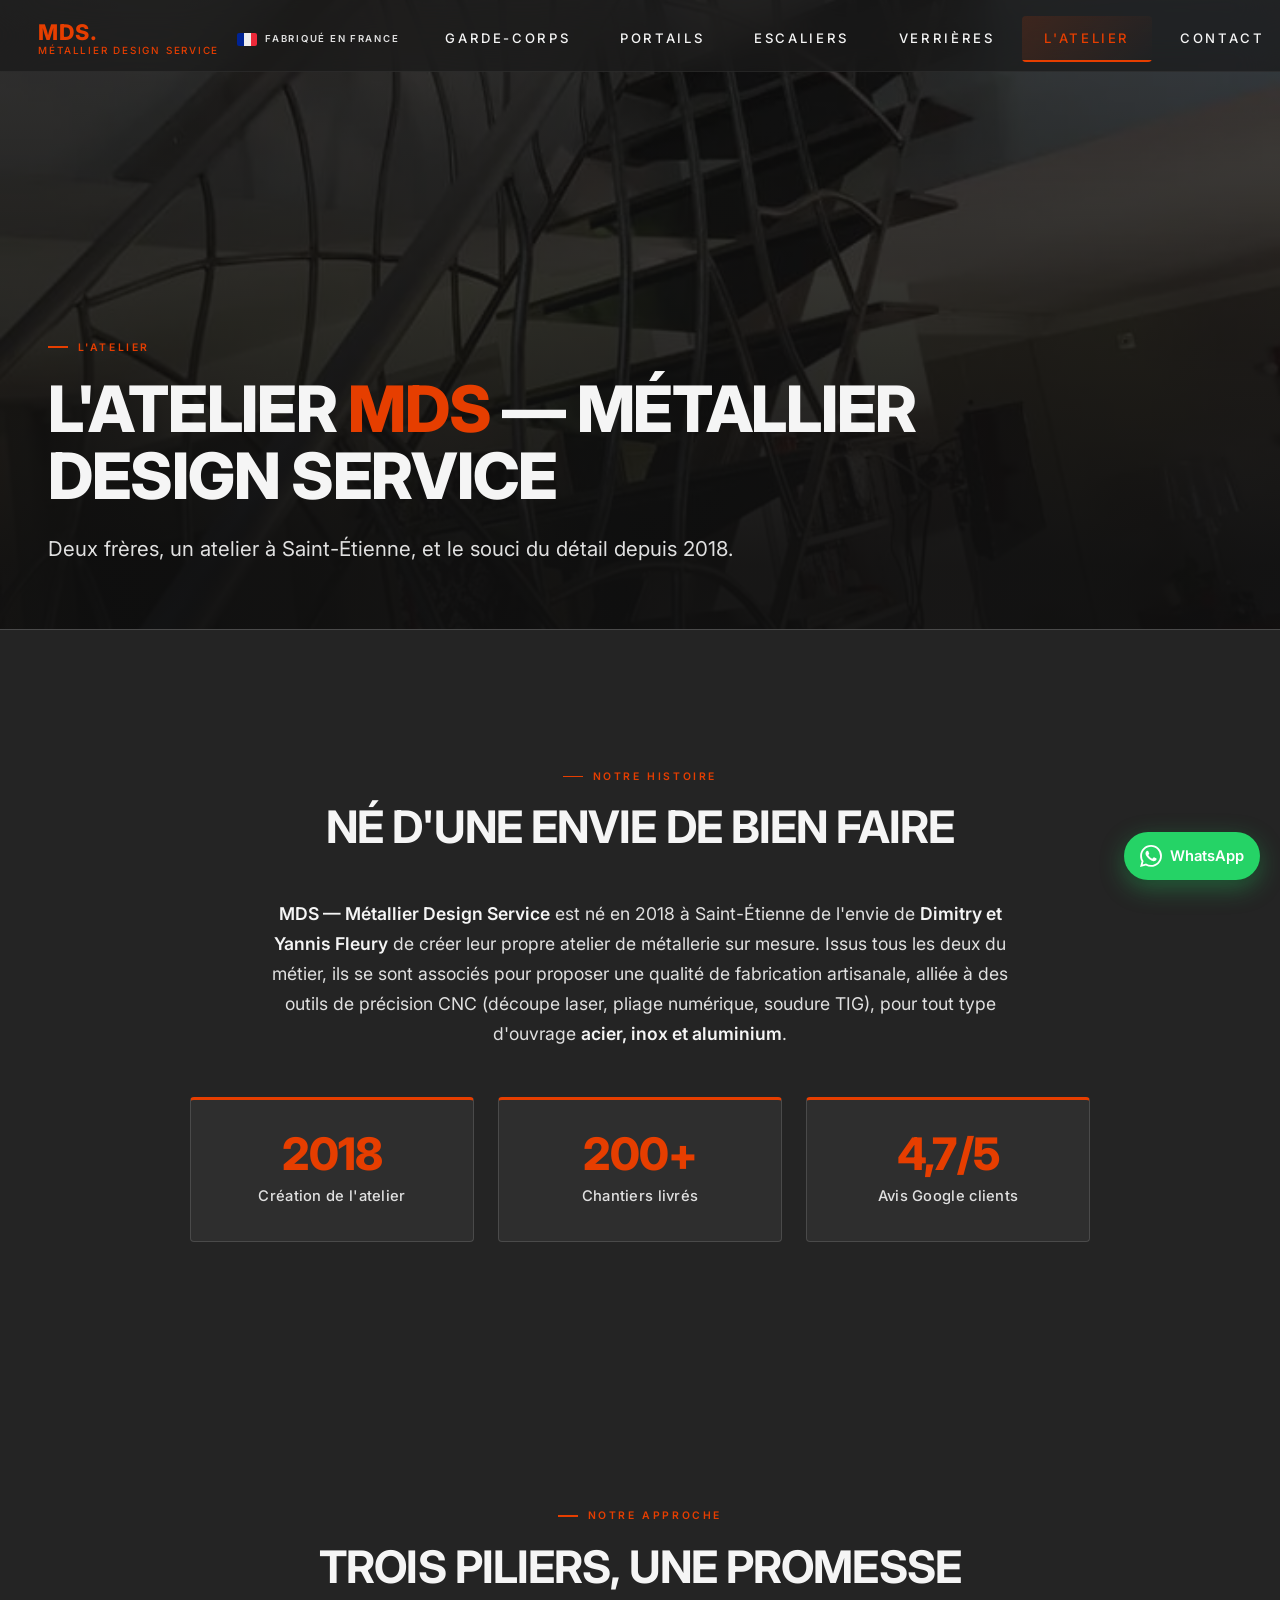
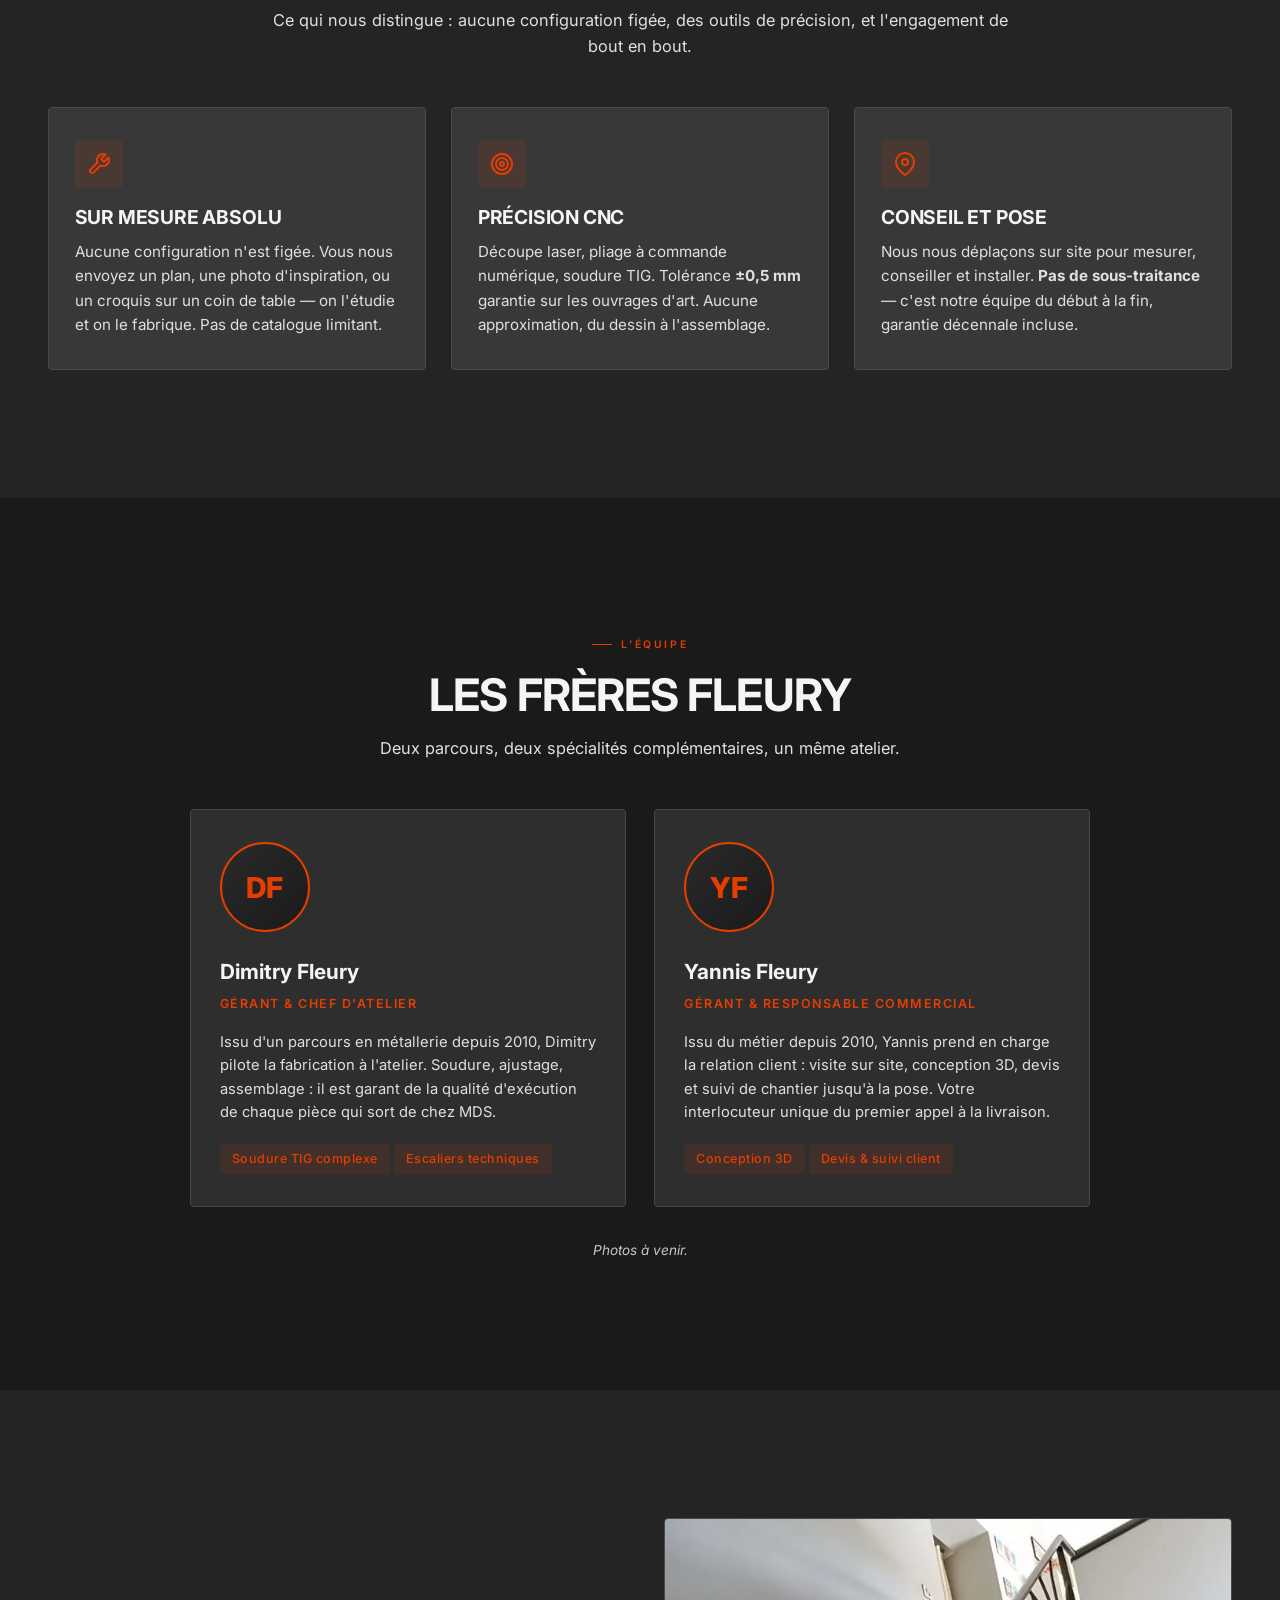
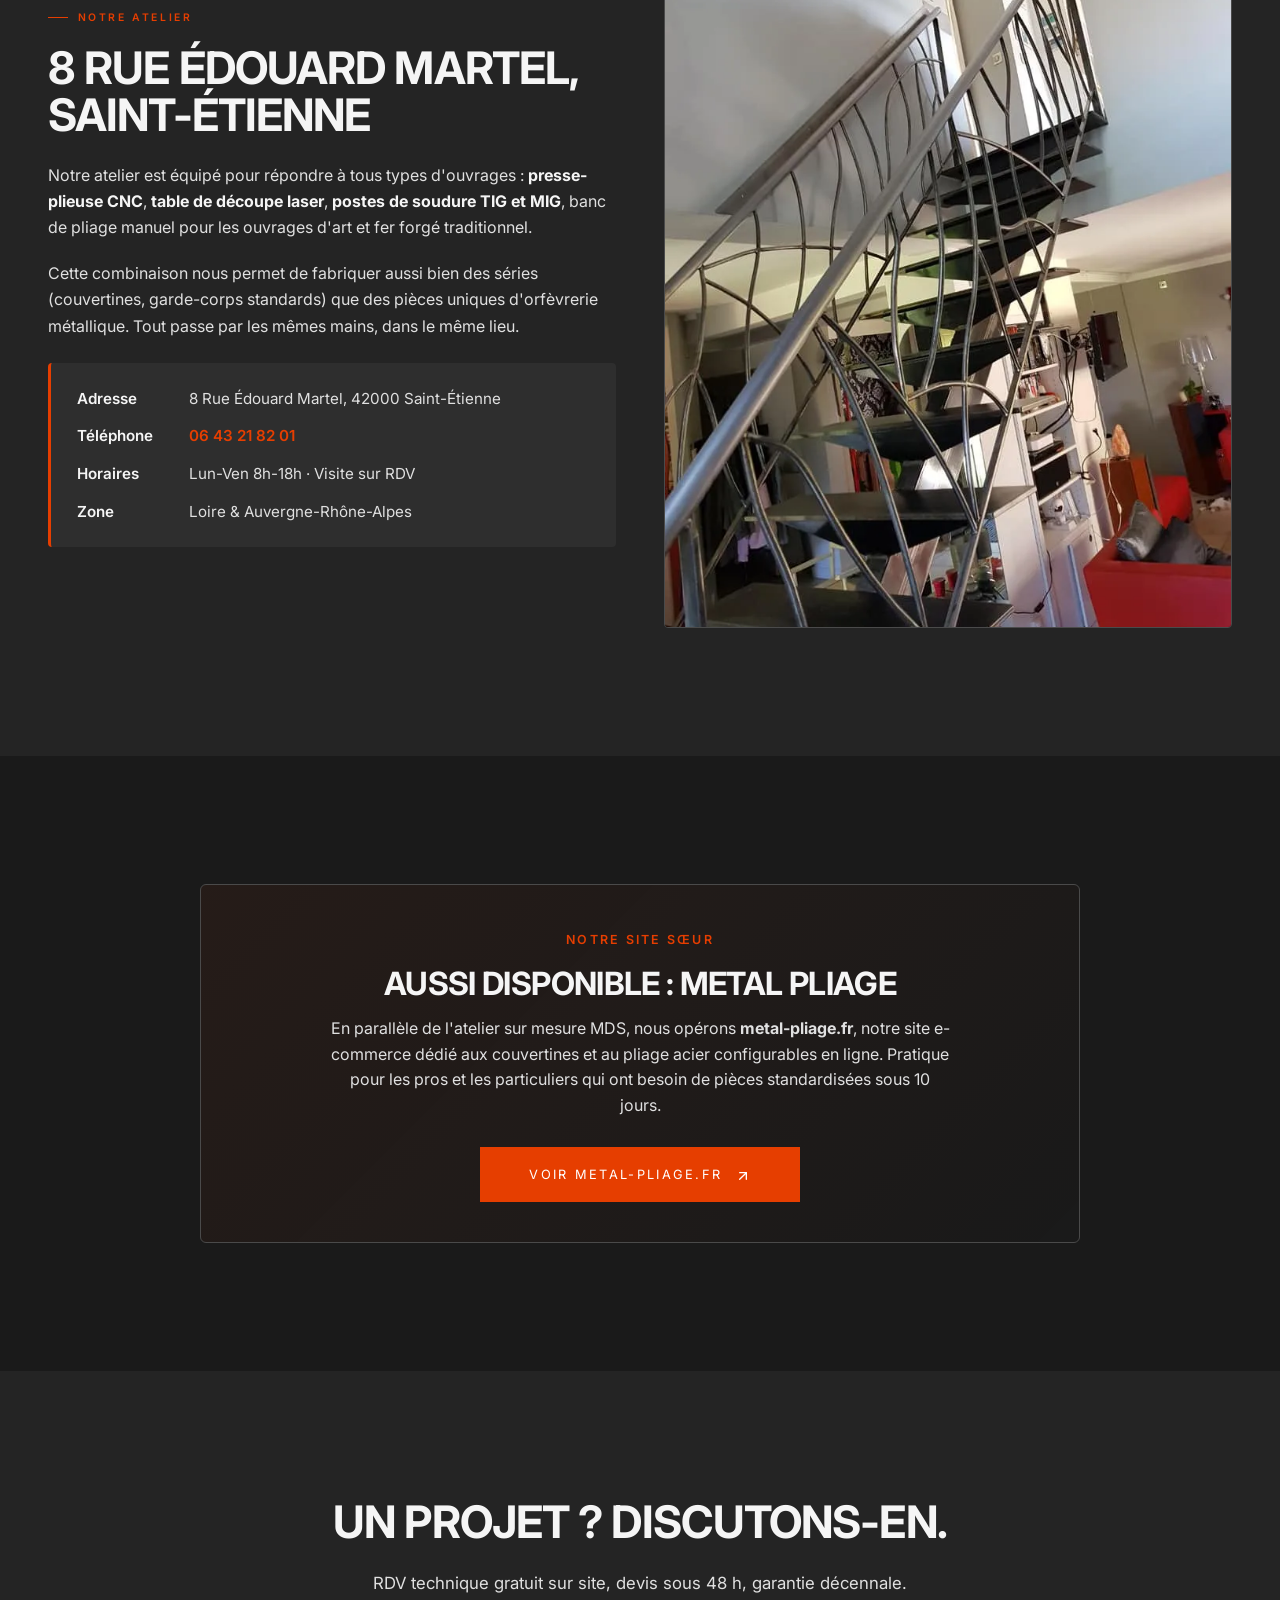
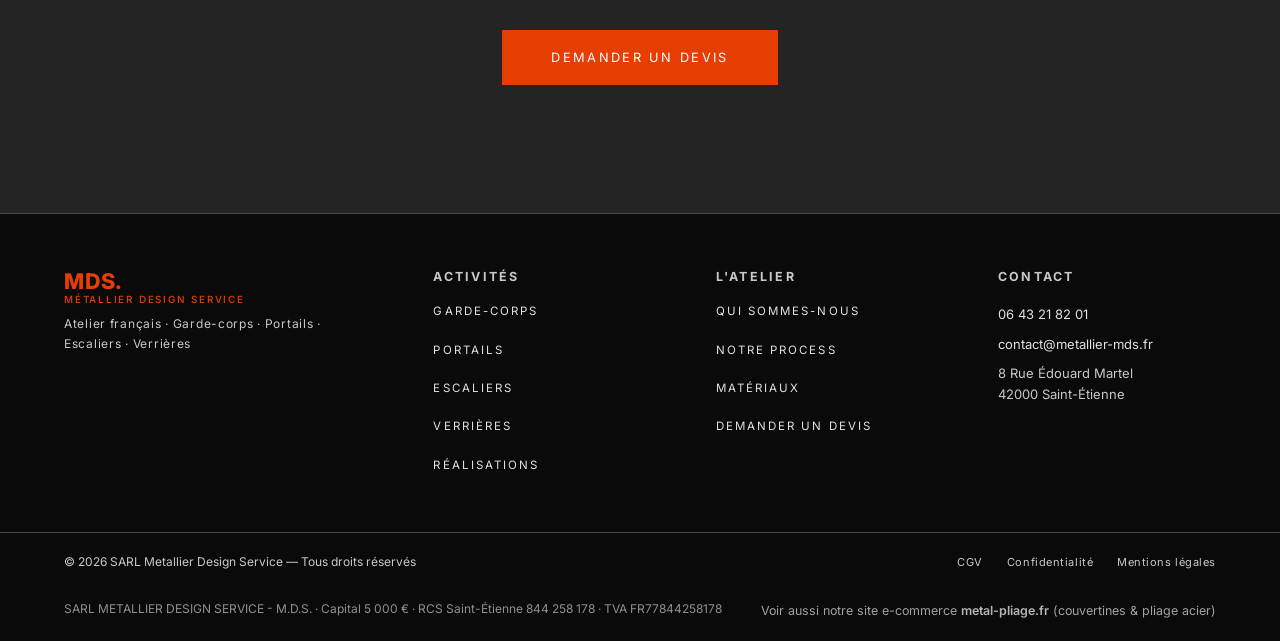
==== atelier.html @ 39d04c26 "Mise en ligne initiale — site MDS Métallier Design Service Co-Authored-By: Claude Sonnet 4.6 <norepl" ====
<!DOCTYPE html>
<html lang="fr">
<head>
  <meta charset="UTF-8">
  <meta name="viewport" content="width=device-width, initial-scale=1.0, viewport-fit=cover">
  <meta name="description" content="L'atelier MDS — Métallier Design Service à Saint-Étienne. Deux frères, Dimitry et Yannis Fleury, métalliers depuis 2018. Garde-corps, escaliers, verrières et portails sur mesure.">
  <meta name="keywords" content="atelier métallier Saint-Étienne, MDS, Métallier Design Service, Dimitry Fleury, Yannis Fleury, atelier acier, métallerie Loire">
  <meta property="og:title" content="L'atelier MDS — Métallier Design Service Saint-Étienne">
  <meta property="og:description" content="Deux frères, un atelier à Saint-Étienne, et le souci du détail depuis 2018. Découvrez l'équipe MDS et notre approche du sur mesure.">
  <meta property="og:type" content="website">
  <meta property="og:locale" content="fr_FR">
  <meta name="twitter:card" content="summary_large_image">
  <title>L'atelier MDS — Métallier Design Service à Saint-Étienne</title>
  <link rel="preconnect" href="https://fonts.googleapis.com">
  <link rel="preconnect" href="https://fonts.gstatic.com" crossorigin>
  <link href="https://fonts.googleapis.com/css2?family=Inter:wght@300;400;500;600;700;800&display=swap" rel="stylesheet">
  <link rel="canonical" href="https://metallier-mds.fr/atelier.html">
  <link rel="icon" type="image/svg+xml" href="/favicon.svg">
  <link rel="apple-touch-icon" sizes="180x180" href="/favicon.svg">
  <meta name="theme-color" content="#1a1a1a">
  <meta property="og:image" content="https://metallier-mds.fr/og-cover.svg">
  <meta property="og:image:width" content="1200">
  <meta property="og:image:height" content="630">
  <meta name="twitter:image" content="https://metallier-mds.fr/og-cover.svg">
  <link rel="stylesheet" href="css/styles.css">

  <script type="application/ld+json">
  {
    "@context": "https://schema.org",
    "@type": "LocalBusiness",
    "name": "SARL METALLIER DESIGN SERVICE - M.D.S.",
    "alternateName": "MDS - Metallier Design Service",
    "image": "https://metallier-mds.fr/og-cover.svg",
    "@id": "https://metallier-mds.fr/",
    "url": "https://metallier-mds.fr/",
    "telephone": "+33643218201",
    "email": "contact@metallier-mds.fr",
    "priceRange": "€€-€€€",
    "foundingDate": "2018",
    "address": {
      "@type": "PostalAddress",
      "streetAddress": "8 Rue Édouard Martel",
      "postalCode": "42000",
      "addressLocality": "Saint-Étienne",
      "addressRegion": "Loire",
      "addressCountry": "FR"
    },
    "geo": {
      "@type": "GeoCoordinates",
      "latitude": 45.4397,
      "longitude": 4.3872
    },
    "openingHoursSpecification": [
      {
        "@type": "OpeningHoursSpecification",
        "dayOfWeek": ["Monday", "Tuesday", "Wednesday", "Thursday", "Friday"],
        "opens": "08:00",
        "closes": "18:00"
      }
    ],
    "aggregateRating": {
      "@type": "AggregateRating",
      "ratingValue": "4.7",
      "reviewCount": "6",
      "bestRating": "5"
    },
    "areaServed": [
      { "@type": "AdministrativeArea", "name": "Loire" },
      { "@type": "AdministrativeArea", "name": "Auvergne-Rhône-Alpes" }
    ],
    "vatID": "FR77844258178",
    "taxID": "844258178",
    "founder": [
      { "@type": "Person", "name": "Dimitry Fleury", "jobTitle": "Gérant et chef d'atelier" },
      { "@type": "Person", "name": "Yannis Fleury", "jobTitle": "Gérant et responsable commercial" }
    ]
  }
  </script>
  <script type="application/ld+json">
  {
    "@context": "https://schema.org",
    "@type": "BreadcrumbList",
    "itemListElement": [
      { "@type": "ListItem", "position": 1, "name": "Accueil", "item": "https://metallier-mds.fr/" },
      { "@type": "ListItem", "position": 2, "name": "L'atelier", "item": "https://metallier-mds.fr/atelier.html" }
    ]
  }
  </script>

  <style>
    .skip-link {
      position: absolute;
      top: -100px;
      left: 1rem;
      background: var(--accent);
      color: #fff;
      padding: 0.7rem 1.2rem;
      border-radius: 4px;
      z-index: 10000;
      font-weight: 600;
      font-size: 0.9rem;
      text-decoration: none;
      transition: top var(--t) var(--ease);
    }
    .skip-link:focus { top: 1rem; outline: 2px solid #fff; outline-offset: 2px; }

    .footer-inner {
      grid-template-columns: 1.4fr 1fr 1fr 1fr !important;
    }
    .footer-brand .footer-tagline { max-width: 280px; }
    @media (max-width: 900px) {
      .footer-inner { grid-template-columns: 1fr 1fr !important; }
    }
    @media (max-width: 600px) {
      .footer-inner { grid-template-columns: 1fr !important; }
    }

    @media (max-width: 640px) {
      .whatsapp-label { display: none; }
    }

    .logo-mds {
      display: inline-flex;
      flex-direction: column;
      gap: 2px;
      font-family: var(--font-head);
      font-weight: 800;
      font-size: 1.2rem;
      letter-spacing: 0.04em;
      color: var(--text-primary);
      text-decoration: none;
      line-height: 1;
    }
    .logo-mds-main { font-size: 1.35rem; }
    .logo-mds-main span { color: var(--accent); }
    .logo-mds-sub {
      font-size: 0.62rem;
      font-weight: 500;
      letter-spacing: 0.18em;
      text-transform: uppercase;
      color: var(--text-muted);
    }

    /* HERO ATELIER — full-bleed avec image de fond + overlay */
    .atelier-hero {
      position: relative;
      min-height: 70vh;
      display: flex;
      align-items: flex-end;
      padding: calc(var(--nav-h) + 3rem) 0 4rem;
      overflow: hidden;
      background: #0f0f0f;
      border-bottom: 1px solid var(--border);
    }
    .atelier-hero-bg {
      position: absolute;
      inset: 0;
      z-index: 0;
    }
    .atelier-hero-bg img {
      width: 100%;
      height: 100%;
      object-fit: cover;
      object-position: center;
      opacity: 0.45;
    }
    .atelier-hero-bg::after {
      content: '';
      position: absolute;
      inset: 0;
      background: linear-gradient(180deg, rgba(15,15,15,0.4) 0%, rgba(15,15,15,0.92) 90%);
    }
    .atelier-hero-inner {
      position: relative;
      z-index: 1;
      max-width: var(--max-w);
      margin: 0 auto;
      padding: 0 clamp(1.5rem, 4vw, 3rem);
      width: 100%;
    }
    .atelier-hero h1 {
      font-size: clamp(2.2rem, 5vw, 4rem);
      font-weight: 800;
      letter-spacing: -0.02em;
      line-height: 1.05;
      margin-bottom: 1.5rem;
      max-width: 900px;
      color: var(--text-primary);
    }
    .atelier-hero h1 .accent { color: var(--accent); }
    .atelier-hero-sub {
      color: var(--text-secondary);
      font-size: clamp(1.05rem, 1.6vw, 1.3rem);
      line-height: 1.55;
      max-width: 700px;
      margin-bottom: 0;
    }

    /* Section standard */
    .mds-section {
      padding: var(--section-pad) 0;
    }
    .mds-section-inner {
      max-width: var(--max-w);
      margin: 0 auto;
      padding: 0 clamp(1.5rem, 4vw, 3rem);
    }
    .mds-section-header {
      max-width: 760px;
      margin: 0 auto 3rem;
      text-align: center;
    }
    .mds-section-header h2 { margin-bottom: 1rem; }
    .mds-section-header p {
      color: var(--text-secondary);
      font-size: 1.02rem;
      line-height: 1.6;
    }

    /* HISTOIRE — bloc texte centré */
    .atelier-story {
      max-width: 780px;
      margin: 0 auto;
      text-align: center;
    }
    .atelier-story p {
      font-size: 1.1rem;
      line-height: 1.7;
      color: var(--text-secondary);
    }
    .atelier-story p strong {
      color: var(--text-primary);
      font-weight: 600;
    }

    /* CHIFFRES CLÉS */
    .atelier-stats {
      display: grid;
      grid-template-columns: repeat(3, 1fr);
      gap: 1.5rem;
      max-width: 900px;
      margin: 3rem auto 0;
    }
    .atelier-stat {
      text-align: center;
      padding: 2rem 1.5rem;
      background: var(--bg-surface);
      border: 1px solid var(--border);
      border-radius: 4px;
      border-top: 3px solid var(--accent);
    }
    .atelier-stat-num {
      font-family: var(--font-head);
      font-size: clamp(2rem, 4vw, 2.8rem);
      font-weight: 800;
      color: var(--accent);
      line-height: 1;
      margin-bottom: 0.5rem;
      letter-spacing: -0.02em;
    }
    .atelier-stat-label {
      color: var(--text-secondary);
      font-size: 0.92rem;
      font-weight: 500;
      letter-spacing: 0.02em;
    }
    @media (max-width: 700px) {
      .atelier-stats { grid-template-columns: 1fr; }
    }

    /* PILIERS — 3 colonnes */
    .atelier-pillars {
      display: grid;
      grid-template-columns: repeat(3, 1fr);
      gap: 1.6rem;
    }
    .atelier-pillar {
      background: var(--bg-card);
      border: 1px solid var(--border);
      border-radius: 4px;
      padding: 2rem 1.6rem;
    }
    .atelier-pillar-icon {
      width: 48px;
      height: 48px;
      display: flex;
      align-items: center;
      justify-content: center;
      background: rgba(230,62,0,0.10);
      border-radius: 4px;
      color: var(--accent);
      margin-bottom: 1.2rem;
    }
    .atelier-pillar h3 {
      font-size: 1.2rem;
      font-weight: 700;
      color: var(--text-primary);
      margin-bottom: 0.8rem;
    }
    .atelier-pillar p {
      color: var(--text-secondary);
      font-size: 0.95rem;
      line-height: 1.6;
    }
    @media (max-width: 900px) {
      .atelier-pillars { grid-template-columns: 1fr; }
    }

    /* SECTION FRÈRES */
    .atelier-team-bg {
      background: #1a1a1a;
    }
    .atelier-team {
      display: grid;
      grid-template-columns: repeat(2, 1fr);
      gap: 1.8rem;
      max-width: 900px;
      margin: 0 auto;
    }
    .atelier-person {
      background: var(--bg-surface);
      border: 1px solid var(--border);
      border-radius: 4px;
      padding: 2rem 1.8rem;
      position: relative;
    }
    .atelier-person-placeholder {
      width: 90px;
      height: 90px;
      border-radius: 50%;
      background: linear-gradient(135deg, #2a2a2a, #1a1a1a);
      border: 2px solid var(--accent);
      display: flex;
      align-items: center;
      justify-content: center;
      font-family: var(--font-head);
      font-weight: 800;
      font-size: 1.8rem;
      color: var(--accent);
      margin-bottom: 1.4rem;
    }
    .atelier-person-name {
      font-size: 1.3rem;
      font-weight: 700;
      color: var(--text-primary);
      margin-bottom: 0.3rem;
    }
    .atelier-person-role {
      font-size: 0.78rem;
      font-weight: 600;
      letter-spacing: 0.12em;
      text-transform: uppercase;
      color: var(--accent);
      margin-bottom: 1rem;
    }
    .atelier-person-bio {
      color: var(--text-secondary);
      font-size: 0.92rem;
      line-height: 1.6;
      margin-bottom: 0.8rem;
    }
    .atelier-person-bio strong { color: var(--text-primary); font-weight: 600; }
    .atelier-person-skill {
      display: inline-block;
      font-size: 0.78rem;
      font-weight: 500;
      letter-spacing: 0.04em;
      padding: 5px 12px;
      background: rgba(230,62,0,0.10);
      color: var(--accent);
      border-radius: 4px;
      margin-top: 0.4rem;
    }
    .atelier-team-note {
      text-align: center;
      margin-top: 2rem;
      font-size: 0.85rem;
      color: var(--text-muted);
      font-style: italic;
    }
    @media (max-width: 700px) {
      .atelier-team { grid-template-columns: 1fr; }
    }

    /* SECTION ATELIER — split avec image */
    .atelier-workshop {
      display: grid;
      grid-template-columns: 1fr 1fr;
      gap: 3rem;
      align-items: center;
    }
    .atelier-workshop-text h2 { margin-bottom: 1.4rem; }
    .atelier-workshop-text p {
      color: var(--text-secondary);
      line-height: 1.65;
      margin-bottom: 1.2rem;
    }
    .atelier-workshop-text strong { color: var(--text-primary); }
    .atelier-workshop-img {
      aspect-ratio: 4/5;
      border-radius: 4px;
      overflow: hidden;
      border: 1px solid var(--border);
      background: #1a1a1a;
    }
    .atelier-workshop-img img {
      width: 100%;
      height: 100%;
      object-fit: cover;
    }
    .atelier-workshop-info {
      display: grid;
      gap: 0.8rem;
      margin-top: 1.5rem;
      padding: 1.4rem 1.6rem;
      background: var(--bg-surface);
      border-left: 3px solid var(--accent);
      border-radius: 4px;
    }
    .atelier-workshop-info-row {
      display: flex;
      gap: 0.8rem;
      align-items: flex-start;
      font-size: 0.95rem;
    }
    .atelier-workshop-info-label {
      font-weight: 600;
      color: var(--text-primary);
      flex-shrink: 0;
      min-width: 100px;
    }
    .atelier-workshop-info-value {
      color: var(--text-secondary);
    }
    @media (max-width: 900px) {
      .atelier-workshop { grid-template-columns: 1fr; gap: 2.5rem; }
      .atelier-workshop-img { max-width: 460px; margin: 0 auto; }
    }

    /* SECTION SISTER SITE */
    .atelier-sister {
      background: #1a1a1a;
    }
    .atelier-sister-inner {
      max-width: 880px;
      margin: 0 auto;
      text-align: center;
      padding: 2.5rem;
      background: linear-gradient(135deg, rgba(230,62,0,0.06), transparent);
      border: 1px solid var(--border);
      border-radius: 6px;
    }
    .atelier-sister-label {
      display: inline-block;
      font-size: 0.78rem;
      font-weight: 600;
      letter-spacing: 0.18em;
      text-transform: uppercase;
      color: var(--accent);
      margin-bottom: 1rem;
    }
    .atelier-sister h2 {
      font-size: clamp(1.5rem, 3vw, 2rem);
      margin-bottom: 1rem;
    }
    .atelier-sister p {
      color: var(--text-secondary);
      line-height: 1.6;
      margin-bottom: 1.8rem;
      max-width: 620px;
      margin-left: auto;
      margin-right: auto;
    }

    /* CTA FINAL */
    .mds-final-cta {
      background: var(--bg-base);
      text-align: center;
    }
    .mds-final-cta h2 { margin-bottom: 1.5rem; }
    .mds-final-cta p {
      color: var(--text-secondary);
      margin-bottom: 2rem;
      font-size: 1.05rem;
    }

    .mds-footer-bottom-link {
      display: inline-block;
      margin-top: 0.8rem;
      font-size: 0.78rem;
      color: var(--text-muted);
      text-decoration: none;
      opacity: 0.8;
      transition: opacity var(--t) var(--ease);
    }
    .mds-footer-bottom-link:hover { opacity: 1; color: var(--accent); }
    .mds-footer-bottom-link strong { color: var(--text-secondary); font-weight: 600; }

    .animate-fadeup {
      opacity: 0;
      transform: translateY(20px);
      transition: opacity 0.7s var(--ease-out), transform 0.7s var(--ease-out);
      transition-delay: var(--delay, 0s);
    }
    .animate-fadeup.in-view {
      opacity: 1;
      transform: translateY(0);
    }
  </style>
</head>
<body>
  <a href="#main-content" class="skip-link">Aller au contenu principal</a>

  <nav id="navbar" aria-label="Navigation principale">
    <div class="nav-inner">
      <div class="nav-left">
        <a href="index.html" class="logo logo-mds" aria-label="MDS — Métallier Design Service — Accueil">
          <span class="logo-mds-main">MDS<span>.</span></span>
          <span class="logo-mds-sub">Métallier Design Service</span>
        </a>
        <div class="france-badge" aria-label="Fabriqué en France">
          <div class="france-flag" aria-hidden="true">
            <span class="f-blue"></span>
            <span class="f-white"></span>
            <span class="f-red"></span>
          </div>
          Fabriqué en France
        </div>
      </div>
      <button class="nav-hamburger" aria-label="Ouvrir le menu" aria-expanded="false" aria-controls="nav-links">
        <span></span><span></span><span></span>
      </button>
      <ul id="nav-links" role="list">
        <li class="nav-item"><a href="garde-corps.html">Garde-corps</a></li>
        <li class="nav-item"><a href="portails.html">Portails</a></li>
        <li class="nav-item"><a href="escaliers.html">Escaliers</a></li>
        <li class="nav-item"><a href="verrieres.html">Verrières</a></li>
        <li class="nav-item"><a href="atelier.html" class="active" aria-current="page">L'atelier</a></li>
        <li class="nav-item"><a href="contact.html">Contact</a></li>
      </ul>
      <div class="nav-right">
        <a href="contact.html" class="nav-cta btn-outline">Devis sur plan</a>
      </div>
    </div>
  </nav>

  <main id="main-content">

  <!-- ═══════════════════════════════════════════
       HERO ATELIER
  ═══════════════════════════════════════════ -->
  <section class="atelier-hero" aria-labelledby="atelier-hero-title">
    <div class="atelier-hero-bg" aria-hidden="true">
      <img src="assets/photos-chantiers/escalier-design-ondule-double-limon.webp" alt="" loading="eager" decoding="async" fetchpriority="high" width="1600" height="1000">
    </div>
    <div class="atelier-hero-inner">
      <div class="animate-fadeup">
        <span class="section-label" style="color: var(--accent);">L'ATELIER</span>
        <h1 id="atelier-hero-title">L'atelier <span class="accent">MDS</span> — Métallier Design Service</h1>
        <p class="atelier-hero-sub">
          Deux frères, un atelier à Saint-Étienne, et le souci du détail depuis 2018.
        </p>
      </div>
    </div>
  </section>

  <!-- ═══════════════════════════════════════════
       HISTOIRE + CHIFFRES
  ═══════════════════════════════════════════ -->
  <section class="mds-section" aria-labelledby="story-title">
    <div class="mds-section-inner">
      <header class="mds-section-header animate-fadeup">
        <span class="section-label">NOTRE HISTOIRE</span>
        <h2 id="story-title">Né d'une envie de bien faire</h2>
      </header>

      <div class="atelier-story animate-fadeup">
        <p>
          <strong>MDS — Métallier Design Service</strong> est né en 2018 à Saint-Étienne de l'envie de
          <strong>Dimitry et Yannis Fleury</strong> de créer leur propre atelier de métallerie sur mesure.
          Issus tous les deux du métier, ils se sont associés pour proposer une qualité de fabrication artisanale,
          alliée à des outils de précision CNC (découpe laser, pliage numérique, soudure TIG),
          pour tout type d'ouvrage <strong>acier, inox et aluminium</strong>.
        </p>
      </div>

      <div class="atelier-stats">
        <div class="atelier-stat animate-fadeup">
          <div class="atelier-stat-num">2018</div>
          <div class="atelier-stat-label">Création de l'atelier</div>
        </div>
        <div class="atelier-stat animate-fadeup" style="--delay: 0.05s">
          <div class="atelier-stat-num">200+</div>
          <div class="atelier-stat-label">Chantiers livrés</div>
        </div>
        <div class="atelier-stat animate-fadeup" style="--delay: 0.1s">
          <div class="atelier-stat-num">4,7/5</div>
          <div class="atelier-stat-label">Avis Google clients</div>
        </div>
      </div>
    </div>
  </section>

  <!-- ═══════════════════════════════════════════
       NOTRE APPROCHE — 3 PILIERS
  ═══════════════════════════════════════════ -->
  <section class="mds-section" id="process" aria-labelledby="approach-title">
    <div class="mds-section-inner">
      <header class="mds-section-header animate-fadeup">
        <span class="section-label">NOTRE APPROCHE</span>
        <h2 id="approach-title">Trois piliers, une promesse</h2>
        <p>Ce qui nous distingue : aucune configuration figée, des outils de précision, et l'engagement de bout en bout.</p>
      </header>

      <div class="atelier-pillars">

        <article class="atelier-pillar animate-fadeup">
          <div class="atelier-pillar-icon" aria-hidden="true">
            <svg width="24" height="24" viewBox="0 0 24 24" fill="none" stroke="currentColor" stroke-width="2" stroke-linecap="round" stroke-linejoin="round">
              <path d="M14.7 6.3a1 1 0 0 0 0 1.4l1.6 1.6a1 1 0 0 0 1.4 0l3.77-3.77a6 6 0 0 1-7.94 7.94l-6.91 6.91a2.12 2.12 0 0 1-3-3l6.91-6.91a6 6 0 0 1 7.94-7.94l-3.76 3.76z"/>
            </svg>
          </div>
          <h3>Sur mesure absolu</h3>
          <p>Aucune configuration n'est figée. Vous nous envoyez un plan, une photo d'inspiration, ou un croquis sur un coin de table — on l'étudie et on le fabrique. Pas de catalogue limitant.</p>
        </article>

        <article class="atelier-pillar animate-fadeup" style="--delay: 0.05s">
          <div class="atelier-pillar-icon" aria-hidden="true">
            <svg width="24" height="24" viewBox="0 0 24 24" fill="none" stroke="currentColor" stroke-width="2" stroke-linecap="round" stroke-linejoin="round">
              <circle cx="12" cy="12" r="10"/>
              <circle cx="12" cy="12" r="6"/>
              <circle cx="12" cy="12" r="2"/>
            </svg>
          </div>
          <h3>Précision CNC</h3>
          <p>Découpe laser, pliage à commande numérique, soudure TIG. Tolérance <strong>±0,5 mm</strong> garantie sur les ouvrages d'art. Aucune approximation, du dessin à l'assemblage.</p>
        </article>

        <article class="atelier-pillar animate-fadeup" style="--delay: 0.1s">
          <div class="atelier-pillar-icon" aria-hidden="true">
            <svg width="24" height="24" viewBox="0 0 24 24" fill="none" stroke="currentColor" stroke-width="2" stroke-linecap="round" stroke-linejoin="round">
              <path d="M21 10c0 7-9 13-9 13s-9-6-9-13a9 9 0 0 1 18 0z"/>
              <circle cx="12" cy="10" r="3"/>
            </svg>
          </div>
          <h3>Conseil et pose</h3>
          <p>Nous nous déplaçons sur site pour mesurer, conseiller et installer. <strong>Pas de sous-traitance</strong> — c'est notre équipe du début à la fin, garantie décennale incluse.</p>
        </article>

      </div>
    </div>
  </section>

  <!-- ═══════════════════════════════════════════
       LES FRÈRES FLEURY
  ═══════════════════════════════════════════ -->
  <section class="mds-section atelier-team-bg" aria-labelledby="team-title">
    <div class="mds-section-inner">
      <header class="mds-section-header animate-fadeup">
        <span class="section-label">L'ÉQUIPE</span>
        <h2 id="team-title">Les frères Fleury</h2>
        <p>Deux parcours, deux spécialités complémentaires, un même atelier.</p>
      </header>

      <div class="atelier-team">

        <article class="atelier-person animate-fadeup">
          <div class="atelier-person-placeholder" aria-hidden="true">DF</div>
          <div class="atelier-person-name">Dimitry Fleury</div>
          <div class="atelier-person-role">Gérant &amp; chef d'atelier</div>
          <p class="atelier-person-bio">
            Issu d'un parcours en métallerie depuis 2010, Dimitry pilote la fabrication à l'atelier.
            Soudure, ajustage, assemblage : il est garant de la qualité d'exécution de chaque pièce qui sort de chez MDS.
          </p>
          <span class="atelier-person-skill">Soudure TIG complexe</span>
          <span class="atelier-person-skill">Escaliers techniques</span>
        </article>

        <article class="atelier-person animate-fadeup" style="--delay: 0.05s">
          <div class="atelier-person-placeholder" aria-hidden="true">YF</div>
          <div class="atelier-person-name">Yannis Fleury</div>
          <div class="atelier-person-role">Gérant &amp; responsable commercial</div>
          <p class="atelier-person-bio">
            Issu du métier depuis 2010, Yannis prend en charge la relation client : visite sur site, conception 3D,
            devis et suivi de chantier jusqu'à la pose. Votre interlocuteur unique du premier appel à la livraison.
          </p>
          <span class="atelier-person-skill">Conception 3D</span>
          <span class="atelier-person-skill">Devis &amp; suivi client</span>
        </article>

      </div>

      <p class="atelier-team-note">Photos à venir.</p>
    </div>
  </section>

  <!-- ═══════════════════════════════════════════
       NOTRE ATELIER
  ═══════════════════════════════════════════ -->
  <section class="mds-section" id="materiaux" aria-labelledby="workshop-title">
    <div class="mds-section-inner">
      <div class="atelier-workshop">

        <div class="atelier-workshop-text animate-fadeup">
          <span class="section-label">NOTRE ATELIER</span>
          <h2 id="workshop-title">8 Rue Édouard Martel, Saint-Étienne</h2>
          <p>
            Notre atelier est équipé pour répondre à tous types d'ouvrages : <strong>presse-plieuse CNC</strong>,
            <strong>table de découpe laser</strong>, <strong>postes de soudure TIG et MIG</strong>,
            banc de pliage manuel pour les ouvrages d'art et fer forgé traditionnel.
          </p>
          <p>
            Cette combinaison nous permet de fabriquer aussi bien des séries (couvertines, garde-corps standards)
            que des pièces uniques d'orfèvrerie métallique. Tout passe par les mêmes mains, dans le même lieu.
          </p>

          <div class="atelier-workshop-info">
            <div class="atelier-workshop-info-row">
              <span class="atelier-workshop-info-label">Adresse</span>
              <span class="atelier-workshop-info-value">8 Rue Édouard Martel, 42000 Saint-Étienne</span>
            </div>
            <div class="atelier-workshop-info-row">
              <span class="atelier-workshop-info-label">Téléphone</span>
              <span class="atelier-workshop-info-value"><a href="tel:+33643218201" style="color:var(--accent);text-decoration:none;font-weight:600;">06 43 21 82 01</a></span>
            </div>
            <div class="atelier-workshop-info-row">
              <span class="atelier-workshop-info-label">Horaires</span>
              <span class="atelier-workshop-info-value">Lun-Ven 8h-18h · Visite sur RDV</span>
            </div>
            <div class="atelier-workshop-info-row">
              <span class="atelier-workshop-info-label">Zone</span>
              <span class="atelier-workshop-info-value">Loire &amp; Auvergne-Rhône-Alpes</span>
            </div>
          </div>
        </div>

        <div class="atelier-workshop-img animate-fadeup" style="--delay: 0.1s">
          <img src="assets/photos-chantiers/escalier-design-ondule-double-limon.webp" alt="Escalier sur mesure réalisé par MDS — double limon design avec garde-corps ondulé acier brut" loading="lazy" decoding="async" width="500" height="625">
        </div>

      </div>
    </div>
  </section>

  <!-- ═══════════════════════════════════════════
       SISTER SITE : METAL PLIAGE
  ═══════════════════════════════════════════ -->
  <section class="mds-section atelier-sister" aria-labelledby="sister-title">
    <div class="mds-section-inner">
      <div class="atelier-sister-inner animate-fadeup">
        <span class="atelier-sister-label">Notre site sœur</span>
        <h2 id="sister-title">Aussi disponible : Metal Pliage</h2>
        <p>
          En parallèle de l'atelier sur mesure MDS, nous opérons <strong>metal-pliage.fr</strong>,
          notre site e-commerce dédié aux couvertines et au pliage acier configurables en ligne.
          Pratique pour les pros et les particuliers qui ont besoin de pièces standardisées sous 10 jours.
        </p>
        <a href="https://metal-pliage.fr" target="_blank" rel="noopener" class="btn-primary">
          Voir metal-pliage.fr
          <svg width="16" height="16" viewBox="0 0 24 24" fill="none" stroke="currentColor" stroke-width="2" stroke-linecap="round" stroke-linejoin="round" style="margin-left:6px;vertical-align:middle;" aria-hidden="true">
            <path d="M7 17L17 7"/><path d="M7 7h10v10"/>
          </svg>
        </a>
      </div>
    </div>
  </section>

  <!-- ═══════════════════════════════════════════
       CTA FINAL
  ═══════════════════════════════════════════ -->
  <section class="mds-section mds-final-cta" aria-labelledby="final-cta-title">
    <div class="mds-section-inner">
      <h2 id="final-cta-title" class="animate-fadeup">Un projet ? Discutons-en.</h2>
      <p class="animate-fadeup" style="--delay: 0.05s">RDV technique gratuit sur site, devis sous 48 h, garantie décennale.</p>
      <a href="contact.html" class="btn-primary animate-fadeup" style="--delay: 0.1s">Demander un devis</a>
    </div>
  </section>

  </main>

  <footer id="footer" role="contentinfo">
    <div class="footer-inner">
      <div class="footer-brand">
        <a href="index.html" class="logo footer-logo logo-mds" aria-label="MDS — Retour à l'accueil">
          <span class="logo-mds-main">MDS<span>.</span></span>
          <span class="logo-mds-sub">Métallier Design Service</span>
        </a>
        <p class="footer-tagline">Atelier français · Garde-corps · Portails · Escaliers · Verrières</p>
      </div>
      <nav class="footer-nav" aria-label="Activités">
        <h4 style="font-size:0.78rem;letter-spacing:0.18em;text-transform:uppercase;color:var(--text-muted);margin-bottom:0.8rem;">Activités</h4>
        <ul role="list">
          <li><a href="garde-corps.html">Garde-corps</a></li>
          <li><a href="portails.html">Portails</a></li>
          <li><a href="escaliers.html">Escaliers</a></li>
          <li><a href="verrieres.html">Verrières</a></li>
          <li><a href="realisations.html">Réalisations</a></li>
        </ul>
      </nav>
      <nav class="footer-nav" aria-label="L'atelier">
        <h4 style="font-size:0.78rem;letter-spacing:0.18em;text-transform:uppercase;color:var(--text-muted);margin-bottom:0.8rem;">L'atelier</h4>
        <ul role="list">
          <li><a href="atelier.html">Qui sommes-nous</a></li>
          <li><a href="atelier.html#process">Notre process</a></li>
          <li><a href="atelier.html#materiaux">Matériaux</a></li>
          <li><a href="contact.html">Demander un devis</a></li>
        </ul>
      </nav>
      <address class="footer-contact">
        <h4 style="font-size:0.78rem;letter-spacing:0.18em;text-transform:uppercase;color:var(--text-muted);margin-bottom:0.8rem;font-style:normal;">Contact</h4>
        <p><a href="tel:+33643218201">06 43 21 82 01</a></p>
        <p><a href="mailto:contact@metallier-mds.fr">contact@metallier-mds.fr</a></p>
        <p>8 Rue Édouard Martel<br>42000 Saint-Étienne</p>
      </address>
    </div>
    <div class="footer-bottom">
      <p>© <span id="footer-year">2026</span> SARL Metallier Design Service — Tous droits réservés</p>
      <div class="footer-legal-links">
        <a href="cgv.html">CGV</a>
        <a href="confidentialite.html">Confidentialité</a>
        <a href="mentions-legales.html">Mentions légales</a>
      </div>
      <p class="footer-legal-line">SARL METALLIER DESIGN SERVICE - M.D.S. · Capital 5 000 € · RCS Saint-Étienne 844 258 178 · TVA FR77844258178</p>
      <a href="https://metal-pliage.fr" target="_blank" rel="noopener" class="mds-footer-bottom-link">
        Voir aussi notre site e-commerce <strong>metal-pliage.fr</strong> (couvertines & pliage acier)
      </a>
    </div>
  </footer>

  <a id="whatsapp-sticky" href="https://wa.me/33643218201?text=Bonjour%20MDS%2C%20j%27aimerais%20%C3%A9changer%20sur%20un%20projet." target="_blank" rel="noopener" aria-label="Contacter MDS sur WhatsApp">
    <svg width="22" height="22" viewBox="0 0 24 24" fill="currentColor" aria-hidden="true">
      <path d="M17.472 14.382c-.297-.149-1.758-.867-2.03-.967-.273-.099-.471-.148-.67.15-.197.297-.767.966-.94 1.164-.173.199-.347.223-.644.075-.297-.15-1.255-.463-2.39-1.475-.883-.788-1.48-1.761-1.653-2.059-.173-.297-.018-.458.13-.606.134-.133.298-.347.446-.52.149-.174.198-.298.298-.497.099-.198.05-.371-.025-.52-.075-.149-.669-1.612-.916-2.207-.242-.579-.487-.5-.669-.51-.173-.008-.371-.01-.57-.01-.198 0-.52.074-.792.372-.272.297-1.04 1.016-1.04 2.479 0 1.462 1.065 2.875 1.213 3.074.149.198 2.096 3.2 5.077 4.487.709.306 1.262.489 1.694.625.712.227 1.36.195 1.871.118.571-.085 1.758-.719 2.006-1.413.248-.694.248-1.289.173-1.413-.074-.124-.272-.198-.57-.347m-5.421 7.403h-.004a9.87 9.87 0 0 1-5.031-1.378l-.361-.214-3.741.982.998-3.648-.235-.374a9.86 9.86 0 0 1-1.51-5.26c.001-5.45 4.436-9.884 9.888-9.884 2.64 0 5.122 1.03 6.988 2.898a9.825 9.825 0 0 1 2.893 6.994c-.003 5.45-4.437 9.884-9.885 9.884m8.413-18.297A11.815 11.815 0 0 0 12.05 0C5.495 0 .16 5.335.157 11.892c0 2.096.547 4.142 1.588 5.945L.057 24l6.305-1.654a11.882 11.882 0 0 0 5.683 1.448h.005c6.554 0 11.89-5.335 11.893-11.893a11.821 11.821 0 0 0-3.48-8.413Z"/>
    </svg>
    <span class="whatsapp-label">WhatsApp</span>
  </a>

  <script>
    (function(){
      var y = document.getElementById('footer-year');
      if (y) y.textContent = new Date().getFullYear();
    })();

    (function(){
      var nav = document.getElementById('navbar');
      var burger = document.querySelector('.nav-hamburger');
      var links = document.getElementById('nav-links');
      if (burger && nav) {
        burger.addEventListener('click', function(){
          var open = nav.classList.toggle('nav-open');
          burger.setAttribute('aria-expanded', open ? 'true' : 'false');
        });
      }
      if (links) {
        links.querySelectorAll('a').forEach(function(a){
          a.addEventListener('click', function(){
            nav.classList.remove('nav-open');
            if (burger) burger.setAttribute('aria-expanded', 'false');
          });
        });
      }
      var onScroll = function(){
        if (window.scrollY > 30) nav.classList.add('scrolled');
        else nav.classList.remove('scrolled');
      };
      window.addEventListener('scroll', onScroll, { passive: true });
      onScroll();
    })();

    (function(){
      if (!('IntersectionObserver' in window)) {
        document.querySelectorAll('.animate-fadeup').forEach(function(el){ el.classList.add('in-view'); });
        return;
      }
      var io = new IntersectionObserver(function(entries){
        entries.forEach(function(e){
          if (e.isIntersecting) {
            e.target.classList.add('in-view');
            io.unobserve(e.target);
          }
        });
      }, { threshold: 0.12, rootMargin: '0px 0px -40px 0px' });
      document.querySelectorAll('.animate-fadeup').forEach(function(el){ io.observe(el); });
    })();
  </script>
</body>
</html>
---- css/styles.css ----
﻿/* ═══════════════════════════════════════════════════════════════
   DESIGN SYSTEM — Metal Pliage
   Premium industrial dark theme · Orange accent #E63E00
═══════════════════════════════════════════════════════════════ */

/* ── VARIABLES ─────────────────────────────────────────────── */
:root {
  --bg-base:       #242424;
  --bg-surface:    #2E2E2E;
  --bg-card:       #383838;
  --border:        #4A4A4A;
  --border-hover:  #3E3E3E;

  --accent:        #E63E00;
  --accent-hover:  #C53600;
  --accent-glow:   rgba(230, 62, 0, 0.12);
  --accent-glow-lg:rgba(230, 62, 0, 0.25);

  --text-primary:  #F5F5F5;
  --text-secondary:#E0E0E0;
  --text-muted:    #C8C8C8;

  --font-head: 'Inter', sans-serif;
  --font-body: 'Inter', sans-serif;

  --ease: cubic-bezier(0.25, 0.1, 0.25, 1);
  --ease-out: cubic-bezier(0, 0, 0.2, 1);
  --t: 0.3s;

  --max-w: 1320px;
  --section-pad: clamp(80px, 10vw, 140px);
  --nav-h: 72px;
}


/* ── ACCESSIBILITÉ (WCAG 2.2) ──────────────────────────────── */
/* Respect des préférences "moins d'animations" */
@media (prefers-reduced-motion: reduce) {
  *, *::before, *::after {
    animation-duration: 0.01ms !important;
    animation-iteration-count: 1 !important;
    transition-duration: 0.01ms !important;
    scroll-behavior: auto !important;
  }
}

/* Focus visible accessible au clavier */
*:focus-visible {
  outline: 2px solid var(--accent);
  outline-offset: 3px;
  border-radius: 2px;
}
*:focus:not(:focus-visible) {
  outline: none;
}

/* Style pour la ligne mentions légales footer (SIRET, RCS, TVA) */
.footer-legal-line {
  font-size: 0.72rem;
  color: var(--text-muted);
  opacity: 0.7;
  margin-top: 0.5rem;
  text-align: center;
  line-height: 1.5;
}

/* ── WHATSAPP STICKY (mobile-first, cible artisans en chantier) ──────── */
#whatsapp-sticky {
  position: fixed;
  bottom: 20px;
  right: 20px;
  z-index: 9999;
  display: inline-flex;
  align-items: center;
  gap: 8px;
  padding: 12px 16px;
  background: #25D366;
  color: #fff;
  text-decoration: none;
  border-radius: 32px;
  font-family: var(--font-body);
  font-weight: 600;
  font-size: 0.92rem;
  box-shadow: 0 8px 24px rgba(37, 211, 102, 0.35),
              0 2px 4px rgba(0, 0, 0, 0.2);
  transition: transform 0.2s var(--ease), box-shadow 0.2s var(--ease);
}
#whatsapp-sticky:hover {
  transform: translateY(-2px);
  box-shadow: 0 12px 28px rgba(37, 211, 102, 0.45),
              0 3px 6px rgba(0, 0, 0, 0.25);
  color: #fff;
}
#whatsapp-sticky:focus-visible {
  outline: 3px solid #fff;
  outline-offset: 2px;
}
@media (max-width: 640px) {
  #whatsapp-sticky {
    padding: 12px;
    bottom: 16px;
    right: 16px;
  }
  #whatsapp-sticky .ws-label {
    display: none;
  }
}

/* ── HELPER PROACTIF LONGUEUR > 2800 MM (configurateur couvertine) ───── */
.dim-helper-proactive {
  display: flex;
  align-items: flex-start;
  gap: 8px;
  margin-top: 8px;
  padding: 10px 14px;
  background: rgba(230, 62, 0, 0.08);
  border-left: 3px solid var(--accent);
  border-radius: 4px;
  font-size: 0.82rem;
  line-height: 1.5;
  color: var(--text-secondary);
}
.dim-helper-proactive svg { flex-shrink: 0; margin-top: 2px; }
.dim-helper-proactive strong { color: var(--accent); }

/* ── STEPPER STICKY (configurateurs) ──────────────────────────────── */
.config-stepper {
  position: sticky;
  top: var(--nav-h);
  z-index: 50;
  background: rgba(36, 36, 36, 0.95);
  backdrop-filter: blur(8px);
  -webkit-backdrop-filter: blur(8px);
  border-bottom: 1px solid var(--border);
  padding: 12px 16px;
}
.config-stepper-list {
  display: flex;
  flex-wrap: nowrap;
  overflow-x: auto;
  gap: 4px;
  list-style: none;
  margin: 0 auto;
  padding: 0;
  max-width: var(--max-w);
  scrollbar-width: none;
}
.config-stepper-list::-webkit-scrollbar { display: none; }
.config-stepper-item { flex-shrink: 0; }
.config-stepper-btn {
  display: inline-flex;
  align-items: center;
  gap: 8px;
  background: transparent;
  border: 1px solid transparent;
  color: var(--text-muted);
  padding: 6px 14px 6px 6px;
  border-radius: 20px;
  font-family: var(--font-body);
  font-size: 0.82rem;
  font-weight: 500;
  cursor: pointer;
  transition: all 0.2s var(--ease);
  white-space: nowrap;
}
.config-stepper-btn:hover {
  background: var(--bg-card);
  color: var(--text-secondary);
}
.config-stepper-num {
  display: inline-flex;
  align-items: center;
  justify-content: center;
  width: 22px;
  height: 22px;
  border-radius: 50%;
  background: var(--bg-card);
  border: 1px solid var(--border-hover);
  font-size: 0.75rem;
  font-weight: 600;
}
.config-stepper-item.is-active .config-stepper-btn {
  background: rgba(230, 62, 0, 0.12);
  color: var(--text-primary);
}
.config-stepper-item.is-active .config-stepper-num {
  background: var(--accent);
  border-color: var(--accent);
  color: #fff;
}
.config-stepper-item.is-done .config-stepper-num {
  background: #22c55e;
  border-color: #22c55e;
  color: #fff;
}
.config-stepper-item.is-done .config-stepper-num::before {
  content: "✓";
  font-size: 0.78rem;
}
.config-stepper-item.is-done .config-stepper-num {
  font-size: 0;  /* cache le numéro, le ✓ prend la place */
}
.config-stepper-item.is-locked .config-stepper-btn {
  opacity: 0.5;
  cursor: not-allowed;
}
@media (max-width: 640px) {
  .config-stepper-label { display: none; }
  .config-stepper-btn { padding: 6px; }
}

/* ── TOOLTIPS "?" CHAMPS JARGONNEUX ────────────────────────────── */
.config-help-btn {
  display: inline-flex;
  align-items: center;
  justify-content: center;
  width: 18px;
  height: 18px;
  margin-left: 6px;
  padding: 0;
  background: transparent;
  border: none;
  border-radius: 50%;
  color: var(--text-muted);
  cursor: pointer;
  position: relative;
  transition: color 0.2s, background 0.2s;
}
.config-help-btn:hover,
.config-help-btn:focus-visible,
.config-help-btn.is-open {
  color: var(--accent);
  background: rgba(230, 62, 0, 0.12);
}
.config-help-pop {
  display: none;
  position: absolute;
  left: 50%;
  bottom: calc(100% + 8px);
  transform: translateX(-50%);
  width: 260px;
  padding: 12px 14px;
  background: #1a1a1a;
  color: #f5f5f5;
  border: 1px solid var(--accent);
  border-radius: 6px;
  font-size: 0.82rem;
  font-weight: 400;
  line-height: 1.5;
  text-align: left;
  white-space: normal;
  z-index: 100;
  box-shadow: 0 8px 24px rgba(0, 0, 0, 0.5);
  animation: helpPopIn 0.18s var(--ease-out);
}
.config-help-pop strong { color: var(--accent); }
.config-help-pop::after {
  content: "";
  position: absolute;
  top: 100%;
  left: 50%;
  transform: translateX(-50%);
  border: 6px solid transparent;
  border-top-color: var(--accent);
}
.config-help-btn.is-open .config-help-pop { display: block; }
@keyframes helpPopIn {
  from { opacity: 0; transform: translateX(-50%) translateY(4px); }
  to   { opacity: 1; transform: translateX(-50%) translateY(0); }
}
@media (max-width: 480px) {
  .config-help-pop { width: 220px; }
}

/* ── TOOLTIP CTA DISABLED ─────────────────────────────────────────── */
.btn-disabled-note {
  display: block;
  position: absolute;
  bottom: calc(100% + 8px);
  left: 50%;
  transform: translateX(-50%);
  background: #1a1a1a;
  color: #f5f5f5;
  border: 1px solid var(--accent);
  border-radius: 4px;
  padding: 8px 12px;
  font-size: 0.78rem;
  font-weight: 500;
  white-space: nowrap;
  max-width: 320px;
  z-index: 100;
  animation: ctaNoteFadeIn 0.2s var(--ease-out);
}
@keyframes ctaNoteFadeIn {
  from { opacity: 0; transform: translateX(-50%) translateY(4px); }
  to   { opacity: 1; transform: translateX(-50%) translateY(0); }
}

/* ── RESET & BASE ───────────────────────────────────────────── */
*, *::before, *::after { box-sizing: border-box; margin: 0; padding: 0; }

html {
  scroll-behavior: smooth;
  font-size: 16px;
  -webkit-text-size-adjust: 100%;
}

body {
  background-color: var(--bg-base);
  color: var(--text-primary);
  font-family: var(--font-body);
  font-weight: 400;
  font-size: 16px;
  line-height: 1.65;
  -webkit-font-smoothing: antialiased;
  -moz-osx-font-smoothing: grayscale;
  overflow-x: hidden;
}

img, video { max-width: 100%; display: block; }
a { color: inherit; text-decoration: none; }
ul, ol { list-style: none; }
button { cursor: pointer; background: none; border: none; font-family: inherit; }
input, select, textarea { font-family: inherit; font-size: inherit; }
address { font-style: normal; }


/* ── TYPOGRAPHY ─────────────────────────────────────────────── */
h1, h2, h3, h4 {
  font-family: var(--font-head);
  font-weight: 700;
  letter-spacing: -0.02em;
  line-height: 1.05;
  text-transform: uppercase;
  color: var(--text-primary);
}

h1 { font-size: clamp(2.8rem, 6.5vw, 6.5rem); font-weight: 700; }
h2 { font-size: clamp(1.9rem, 3.5vw, 3.2rem); font-weight: 700; }
h3 { font-size: 1.1rem; font-weight: 600; letter-spacing: -0.01em; }

p { color: var(--text-secondary); }

.section-label {
  display: inline-flex;
  align-items: center;
  gap: 0.6rem;
  font-family: var(--font-head);
  font-size: 0.65rem;
  font-weight: 600;
  letter-spacing: 0.25em;
  text-transform: uppercase;
  color: var(--accent);
  margin-bottom: 1.2rem;
}
.section-label::before {
  content: '';
  display: block;
  width: 20px;
  height: 1.5px;
  background: var(--accent);
  flex-shrink: 0;
}

.section-header {
  text-align: center;
  max-width: 640px;
  margin: 0 auto 4.5rem;
}

.section-header h2 { margin-bottom: 1.2rem; }
.section-desc { font-size: 16px; color: var(--text-secondary); max-width: 480px; margin: 0 auto; }

.section-inner {
  max-width: var(--max-w);
  margin: 0 auto;
  padding: 0 clamp(1.5rem, 5vw, 4rem);
}


/* ── BUTTONS ─────────────────────────────────────────────────── */
.btn-outline {
  display: inline-block;
  border: 1px solid var(--accent);
  color: var(--accent);
  padding: 0.85rem 2.4rem;
  font-family: var(--font-head);
  font-size: 0.75rem;
  font-weight: 400;
  letter-spacing: 0.2em;
  text-transform: uppercase;
  transition: background var(--t) var(--ease), color var(--t) var(--ease), box-shadow var(--t) var(--ease);
}
.btn-outline:hover,
.btn-outline:focus-visible {
  background: var(--accent);
  color: #fff;
  box-shadow: 0 0 24px var(--accent-glow-lg);
  outline: none;
}

.btn-primary {
  display: inline-block;
  background: var(--accent);
  color: #fff;
  border: 1px solid var(--accent);
  padding: 1rem 3rem;
  font-family: var(--font-head);
  font-size: 0.8rem;
  font-weight: 400;
  letter-spacing: 0.18em;
  text-transform: uppercase;
  transition: background var(--t) var(--ease), box-shadow var(--t) var(--ease), transform var(--t) var(--ease);
}
.btn-primary:hover,
.btn-primary:focus-visible {
  background: var(--accent-hover);
  box-shadow: 0 8px 32px var(--accent-glow-lg);
  transform: translateY(-1px);
  outline: none;
}


/* ── SCROLL ANIMATIONS ───────────────────────────────────────── */
@keyframes fadeUp {
  from { opacity: 0; transform: translateY(28px); }
  to   { opacity: 1; transform: translateY(0); }
}

.animate-fadeup {
  opacity: 0;
  transform: translateY(28px);
}

.animate-fadeup.in-view {
  animation: fadeUp 0.75s var(--ease-out) forwards;
  animation-delay: var(--delay, 0s);
}


/* ══════════════════════════════════════════════════════════════
   NAVIGATION
══════════════════════════════════════════════════════════════ */
#navbar {
  position: fixed;
  top: 0;
  left: 0;
  right: 0;
  height: var(--nav-h);
  z-index: 999;
  background: rgba(26, 26, 26, 0.72);
  backdrop-filter: blur(20px) saturate(180%);
  -webkit-backdrop-filter: blur(20px) saturate(180%);
  border-bottom: 1px solid rgba(255, 255, 255, 0.06);
  transition: border-color var(--t) var(--ease), background var(--t) var(--ease);
}

#navbar.scrolled {
  background: rgba(26, 26, 26, 0.88);
  border-bottom-color: rgba(255, 255, 255, 0.1);
}

.nav-inner {
  display: grid;
  grid-template-columns: 1fr auto 1fr;
  align-items: center;
  gap: 24px;
  height: 100%;
  padding: 0 clamp(1.5rem, 3vw, 2.5rem);
}

.nav-left {
  display: flex;
  align-items: center;
  gap: 18px;
  justify-self: start;
}

.nav-right {
  justify-self: end;
}

.logo {
  font-family: var(--font-head);
  font-size: 1.4rem;
  font-weight: 600;
  letter-spacing: 0.15em;
  text-transform: uppercase;
  color: var(--text-primary);
  white-space: nowrap;
  flex-shrink: 0;
}
.logo span { color: var(--accent); }

/* ── France badge ──────────────────────────────────────────── */
.france-badge {
  display: flex;
  align-items: center;
  gap: 8px;
  font-size: 0.6rem;
  font-weight: 600;
  letter-spacing: 0.18em;
  text-transform: uppercase;
  color: var(--text-secondary);
  white-space: nowrap;
  flex-shrink: 0;
}
.france-flag {
  display: flex;
  height: 13px;
  width: 20px;
  border-radius: 2px;
  overflow: hidden;
  flex-shrink: 0;
}
.france-flag span { flex: 1; display: block; }
.france-flag .f-blue  { background: #002395; }
.france-flag .f-white { background: #EDEDED; }
.france-flag .f-red   { background: #ED2939; }

#nav-links {
  display: flex;
  align-items: center;
  gap: 6px;
  justify-self: center;
}

/* ── Nav items — Premium style ─────────────────────────────── */
.nav-item {
  position: relative;
}

.nav-item > a,
.nav-dropdown-trigger {
  display: flex;
  align-items: center;
  gap: 0.4rem;
  padding: 12px 22px;
  font-family: var(--font-head);
  font-size: 0.82rem;
  font-weight: 500;
  letter-spacing: 0.2em;
  text-transform: uppercase;
  color: var(--text-primary);
  white-space: nowrap;
  background: none;
  border: none;
  cursor: pointer;
  position: relative;
  border-radius: 4px;
  overflow: hidden;
  z-index: 1;
  transition: color var(--t) var(--ease);
}

.nav-item > a::before,
.nav-dropdown-trigger::before {
  content: '';
  position: absolute;
  inset: 0;
  background: linear-gradient(135deg, rgba(230, 62, 0, 0.15), rgba(230, 62, 0, 0));
  opacity: 0;
  transition: opacity var(--t) var(--ease);
  z-index: -1;
}

.nav-item > a::after,
.nav-dropdown-trigger::after {
  content: '';
  position: absolute;
  bottom: 0;
  left: 0;
  width: 0;
  height: 2px;
  background: var(--accent);
  transition: width var(--t) var(--ease);
}

.nav-item > a:hover,
.nav-dropdown-trigger:hover,
.nav-item--dropdown.is-open .nav-dropdown-trigger {
  color: #FFB347;
}
.nav-item > a:hover::before,
.nav-dropdown-trigger:hover::before,
.nav-item--dropdown.is-open .nav-dropdown-trigger::before {
  opacity: 1;
}
.nav-item > a:hover::after,
.nav-dropdown-trigger:hover::after,
.nav-item--dropdown.is-open .nav-dropdown-trigger::after {
  width: 100%;
}

.nav-item > a.active,
.nav-item--dropdown.is-active .nav-dropdown-trigger {
  color: var(--accent);
}
.nav-item > a.active::before,
.nav-item--dropdown.is-active .nav-dropdown-trigger::before {
  opacity: 1;
}
.nav-item > a.active::after,
.nav-item--dropdown.is-active .nav-dropdown-trigger::after {
  width: 100%;
}

/* ── Chevron icon ──────────────────────────────────────────── */
.nav-chevron {
  color: var(--text-muted);
  transition: transform var(--t) var(--ease), color var(--t) var(--ease);
  flex-shrink: 0;
}
.nav-item--dropdown.is-open .nav-chevron {
  transform: rotate(180deg);
  color: var(--accent);
}

/* ── Dropdown panel ────────────────────────────────────────── */
.nav-dropdown {
  position: absolute;
  top: calc(var(--nav-h) - 2px);
  left: 0;
  min-width: 240px;
  background: #0D0D0D;
  border: 1px solid #2A2A2A;
  border-top: 2px solid var(--accent);
  display: flex;
  flex-direction: column;
  opacity: 0;
  pointer-events: none;
  transform: translateY(-6px);
  transition: opacity 0.22s var(--ease), transform 0.22s var(--ease);
  z-index: 1000;
}

.nav-item--dropdown.is-open .nav-dropdown {
  opacity: 1;
  pointer-events: all;
  transform: translateY(0);
}

.nav-dropdown a {
  display: block;
  padding: 0.8rem 1.4rem;
  font-family: var(--font-head);
  font-size: 0.7rem;
  font-weight: 400;
  letter-spacing: 0.12em;
  text-transform: uppercase;
  color: var(--text-secondary);
  border-bottom: 1px solid #242424;
  transition: color var(--t) var(--ease), background var(--t) var(--ease), padding-left var(--t) var(--ease);
}
.nav-dropdown a:last-child { border-bottom: none; }
.nav-dropdown a:hover {
  color: #fff;
  background: rgba(224, 123, 42, 0.07);
  padding-left: 1.8rem;
}

/* ── Nav CTA ───────────────────────────────────────────────── */
.nav-cta {
  margin-left: 1rem;
  flex-shrink: 0;
  font-size: 0.7rem;
  padding: 0.65rem 1.6rem;
}

/* ── Hamburger ─────────────────────────────────────────────── */
.nav-hamburger {
  display: none;
  flex-direction: column;
  justify-content: center;
  gap: 5px;
  width: 44px;
  height: 44px;
  margin-left: auto;
  padding: 0;
}
.nav-hamburger span {
  display: block;
  height: 1px;
  background: var(--text-primary);
  transition: transform var(--t) var(--ease), opacity var(--t) var(--ease);
}
#navbar.nav-open .nav-hamburger span:nth-child(1) { transform: translateY(6px) rotate(45deg); }
#navbar.nav-open .nav-hamburger span:nth-child(2) { opacity: 0; }
#navbar.nav-open .nav-hamburger span:nth-child(3) { transform: translateY(-6px) rotate(-45deg); }


/* ══════════════════════════════════════════════════════════════
   HERO
══════════════════════════════════════════════════════════════ */
#hero {
  position: relative;
  height: calc(100vh - 55px);
  min-height: 570px;
  overflow: hidden;
  display: flex;
  align-items: center;
  justify-content: center;
  background-color: #050505;
}

.hero-video {
  position: absolute;
  top: 0;
  left: 0;
  width: 100%;
  height: 100%;
  object-fit: cover;
  object-position: center;
  z-index: 0;
}

/* Fallback gradient shown when no video is loaded */
#hero::before {
  content: '';
  position: absolute;
  inset: 0;
  background:
    radial-gradient(ellipse at 70% 50%, rgba(40, 40, 40, 0.9) 0%, transparent 60%),
    linear-gradient(135deg, #050505 0%, #1C1C1C 50%, #050505 100%);
  z-index: 0;
}

/* Steel texture overlay (subtle noise pattern) */
#hero::after {
  content: '';
  position: absolute;
  inset: 0;
  background-image: url("data:image/svg+xml,%3Csvg xmlns='http://www.w3.org/2000/svg' width='300' height='300'%3E%3Cfilter id='n'%3E%3CfeTurbulence type='fractalNoise' baseFrequency='0.75' numOctaves='4' stitchTiles='stitch'/%3E%3C/filter%3E%3Crect width='300' height='300' filter='url(%23n)' opacity='0.03'/%3E%3C/svg%3E");
  z-index: 0;
  pointer-events: none;
}

.hero-overlay {
  position: absolute;
  inset: 0;
  background: linear-gradient(
    to bottom,
    rgba(0, 0, 0, 0.45) 0%,
    rgba(0, 0, 0, 0.6)  60%,
    rgba(0, 0, 0, 0.80) 100%
  );
  z-index: 2;
}

.hero-content {
  position: relative;
  z-index: 2;
  text-align: center;
  max-width: 960px;
  padding: 0 2rem;
  padding-top: var(--nav-h);
}

.hero-eyebrow {
  font-family: var(--font-head);
  font-size: 0.7rem;
  font-weight: 400;
  letter-spacing: 0.35em;
  text-transform: uppercase;
  color: var(--accent);
  margin-bottom: 1.8rem;
}

.hero-content h1 {
  color: #fff;
  margin-bottom: 1.8rem;
  text-shadow: 0 2px 40px rgba(0,0,0,0.5);
}

.hero-sub {
  font-family: var(--font-head);
  font-size: 0.85rem;
  font-weight: 300;
  letter-spacing: 0.25em;
  text-transform: uppercase;
  color: rgba(240, 240, 240, 0.65);
  margin-bottom: 3rem;
}

.hero-scroll-hint {
  position: absolute;
  bottom: 2.5rem;
  left: 50%;
  transform: translateX(-50%);
  z-index: 2;
  display: flex;
  flex-direction: column;
  align-items: center;
}
.hero-scroll-hint span {
  display: block;
  width: 1px;
  height: 60px;
  background: linear-gradient(to bottom, rgba(255,255,255,0) 0%, rgba(255,255,255,0.3) 50%, var(--accent) 100%);
  animation: scrollPulse 2s ease-in-out infinite;
}
@keyframes scrollPulse {
  0%, 100% { transform: scaleY(1); opacity: 0.6; }
  50%       { transform: scaleY(1.15); opacity: 1; }
}


/* ══════════════════════════════════════════════════════════════
   PRODUCTS
══════════════════════════════════════════════════════════════ */
#products {
  padding: var(--section-pad) 0;
  background: var(--bg-base);
  position: relative;
}

/* Subtle steel texture behind products section */
#products::before {
  content: '';
  position: absolute;
  inset: 0;
  background-image: url("data:image/svg+xml,%3Csvg xmlns='http://www.w3.org/2000/svg' width='400' height='400'%3E%3Cfilter id='n'%3E%3CfeTurbulence type='fractalNoise' baseFrequency='0.65' numOctaves='3' stitchTiles='stitch'/%3E%3C/filter%3E%3Crect width='400' height='400' filter='url(%23n)' opacity='0.015'/%3E%3C/svg%3E");
  pointer-events: none;
}

.products-grid {
  display: grid;
  grid-template-columns: repeat(3, 1fr);
  gap: 1.5rem;
}

.product-card {
  background: rgba(17, 17, 17, 0.6);
  backdrop-filter: blur(16px);
  -webkit-backdrop-filter: blur(16px);
  border: 1px solid rgba(255, 255, 255, 0.05);
  overflow: hidden;
  transition:
    border-color var(--t) var(--ease),
    transform var(--t) var(--ease),
    box-shadow var(--t) var(--ease);
}
.product-card:hover {
  border-color: var(--accent);
  transform: translateY(-6px);
  box-shadow: 0 20px 60px var(--accent-glow), 0 0 0 1px rgba(255,111,0,0.15);
}

.card-img-wrap {
  position: relative;
  aspect-ratio: 4/3;
  overflow: hidden;
  background: #0C0C0C;
}
.card-img-wrap img {
  width: 100%;
  height: 100%;
  object-fit: cover;
  transition: transform 0.6s var(--ease);
}
.product-card:hover .card-img-wrap img {
  transform: scale(1.04);
}

.card-img-placeholder {
  position: absolute;
  inset: 0;
  display: flex;
  align-items: center;
  justify-content: center;
}
.card-img-placeholder svg {
  width: 60px;
  height: 60px;
  opacity: 0.5;
}
/* Hide placeholder when real image loads */
.card-img-wrap img:not([src=""]) + .card-img-placeholder,
.card-img-wrap img[src$=".jpg"] + .card-img-placeholder,
.card-img-wrap img[src$=".png"] + .card-img-placeholder,
.card-img-wrap img[src$=".webp"] + .card-img-placeholder {
  display: none;
}

.card-body {
  padding: 1.6rem 1.8rem 1.8rem;
}
.card-body h3 {
  font-size: 1.1rem;
  margin-bottom: 0.6rem;
  color: var(--text-primary);
}
.card-body p {
  font-size: 13px;
  color: var(--text-secondary);
  line-height: 1.55;
  margin-bottom: 1.2rem;
}

.product-price {
  display: flex;
  align-items: baseline;
  gap: 0.4rem;
  margin: 0 0 1.2rem;
  font-family: var(--font-head);
}
.product-price-from {
  font-size: 0.65rem;
  font-weight: 500;
  letter-spacing: 0.18em;
  text-transform: uppercase;
  color: var(--text-muted);
}
.product-price-amount {
  font-size: 1.25rem;
  font-weight: 600;
  color: var(--text-primary);
  letter-spacing: -0.01em;
}
.product-price-unit {
  font-size: 0.75rem;
  font-weight: 500;
  color: var(--text-muted);
}
.product-price--quote .product-price-amount {
  font-size: 1rem;
  font-weight: 500;
  color: var(--accent);
}

.swatches {
  display: flex;
  gap: 8px;
  margin-bottom: 1.4rem;
}
.swatch {
  display: block;
  width: 18px;
  height: 18px;
  border-radius: 50%;
  border: 1px solid var(--border-hover);
  cursor: default;
  transition: transform var(--t) var(--ease);
}
.swatch:hover { transform: scale(1.25); }
.swatch--anthracite  { background: #3C3F42; }                  /* RAL 7016 gris foncé */
.swatch--white       { background: #F4F3EF; border-color: #aaa; } /* RAL 9010 blanc pur */
.swatch--black       { background: #121212; }                  /* RAL 9005 noir */
.swatch--grey        { background: #7A7A7A; }
.swatch--white-satin { background: #E8E6E0; border-color: #aaa; }
.swatch--brown       { background: #6C3B2A; }                  /* RAL 8011 marron */
.swatch--light-grey  { background: #D7D7D7; border-color: #aaa; } /* RAL 7035 gris clair */
.swatch--choco       { background: #45241D; }                  /* RAL 8017 brun chocolat */

.card-link {
  font-family: var(--font-head);
  font-size: 0.72rem;
  font-weight: 400;
  letter-spacing: 0.18em;
  text-transform: uppercase;
  color: var(--accent);
  transition: gap var(--t) var(--ease), opacity var(--t) var(--ease);
}
.card-link:hover { opacity: 0.75; }


/* ══════════════════════════════════════════════════════════════
   FABRICATION / SAVOIR-FAIRE
══════════════════════════════════════════════════════════════ */
#fabrication {
  background: var(--bg-surface);
  overflow: hidden;
  border-top: 1px solid var(--border);
  border-bottom: 1px solid var(--border);
}

.fab-grid {
  display: grid;
  grid-template-columns: 1fr 1fr;
  min-height: 640px;
}

.fab-img-wrap {
  position: relative;
  overflow: hidden;
  background: #080808;
  border-left: 3px solid var(--accent);
}
.fab-img-wrap img {
  width: 100%;
  height: 100%;
  object-fit: cover;
  object-position: center;
  transition: transform 0.8s var(--ease);
}
.fab-img-wrap:hover img { transform: scale(1.03); }

.fab-img-placeholder {
  position: absolute;
  inset: 0;
  display: flex;
  align-items: center;
  justify-content: center;
  background: linear-gradient(135deg, #0C0C0C 0%, #1e1e1e 100%);
}
.fab-img-placeholder span {
  font-family: var(--font-head);
  font-size: 4rem;
  font-weight: 200;
  letter-spacing: 0.3em;
  color: var(--border-hover);
  text-transform: uppercase;
}
/* Hide placeholder when real image loads */
.fab-img-wrap img:not([src=""]) ~ .fab-img-placeholder,
.fab-img-wrap img[src$=".jpg"] ~ .fab-img-placeholder,
.fab-img-wrap img[src$=".png"] ~ .fab-img-placeholder {
  display: none;
}

.fab-text {
  padding: clamp(3rem, 6vw, 6rem) clamp(2.5rem, 5vw, 5rem);
  display: flex;
  flex-direction: column;
  justify-content: center;
  gap: 1.2rem;
}

.fab-text h2 { margin-bottom: 0; }

.fab-divider {
  width: 40px;
  height: 2px;
  background: var(--accent);
  margin: 0.4rem 0;
}

.fab-text p { font-size: 15px; line-height: 1.75; }

.fab-features {
  display: flex;
  flex-direction: column;
  gap: 0.7rem;
  margin: 0.4rem 0;
}
.fab-features li {
  display: flex;
  align-items: center;
  gap: 0.85rem;
  font-size: 14px;
  color: var(--text-secondary);
  font-family: var(--font-head);
  letter-spacing: 0.06em;
  text-transform: uppercase;
}
.feature-dot {
  display: block;
  width: 5px;
  height: 5px;
  border-radius: 50%;
  background: var(--accent);
  flex-shrink: 0;
}


/* ══════════════════════════════════════════════════════════════
   FINISHES SHOWCASE
══════════════════════════════════════════════════════════════ */
#finishes {
  background: var(--bg-base);
  padding-top: var(--section-pad);
}

.finishes-header {
  text-align: center;
  margin-bottom: 3.5rem;
  padding: 0 2rem;
}

.finishes-grid {
  display: grid;
  grid-template-columns: repeat(3, 1fr);
  height: clamp(320px, 40vw, 520px);
}

.finish-tile {
  background-color: var(--tile-color, #2a2a2a);
  position: relative;
  overflow: hidden;
  cursor: default;
}

/* Subtle brushed-metal grain overlay on each tile */
.finish-tile::before {
  content: '';
  position: absolute;
  inset: 0;
  background-image: url("data:image/svg+xml,%3Csvg xmlns='http://www.w3.org/2000/svg' width='500' height='500'%3E%3Cfilter id='n'%3E%3CfeTurbulence type='fractalNoise' baseFrequency='0.8' numOctaves='4' stitchTiles='stitch'/%3E%3C/filter%3E%3Crect width='500' height='500' filter='url(%23n)' opacity='0.04'/%3E%3C/svg%3E");
  z-index: 0;
  pointer-events: none;
}

/* Orange bottom-bar accent reveal on hover */
.finish-tile::after {
  content: '';
  position: absolute;
  bottom: 0;
  left: 0;
  right: 0;
  height: 2px;
  background: var(--accent);
  transform: scaleX(0);
  transform-origin: left;
  transition: transform 0.4s var(--ease);
}
.finish-tile:hover::after { transform: scaleX(1); }

.tile-inner {
  position: absolute;
  inset: 0;
  display: flex;
  align-items: flex-end;
  padding: 2.5rem;
  background: linear-gradient(to top, rgba(0,0,0,0.55) 0%, transparent 50%);
  z-index: 1;
}

.tile-inner--dark {
  background: linear-gradient(to top, rgba(0,0,0,0.45) 0%, transparent 50%);
}
.tile-inner--dark .tile-ral,
.tile-inner--dark .tile-name { color: #1a1a1a; }
.tile-inner--dark {
  background: linear-gradient(to top, rgba(200,200,200,0.3) 0%, transparent 50%);
}

.tile-label {
  display: flex;
  flex-direction: column;
  gap: 0.25rem;
}
.tile-ral {
  font-family: var(--font-head);
  font-size: 0.65rem;
  font-weight: 400;
  letter-spacing: 0.3em;
  text-transform: uppercase;
  color: rgba(255,255,255,0.55);
}
.tile-name {
  font-family: var(--font-head);
  font-size: clamp(1.4rem, 2.5vw, 2.2rem);
  font-weight: 200;
  letter-spacing: 0.12em;
  text-transform: uppercase;
  color: rgba(255,255,255,0.9);
}

.tile-inner--dark .tile-ral  { color: rgba(20,20,20,0.55); }
.tile-inner--dark .tile-name { color: rgba(20,20,20,0.85); }

.finishes-note {
  text-align: center;
  font-size: 13px;
  color: var(--text-muted);
  padding: 2rem 2rem var(--section-pad);
  letter-spacing: 0.04em;
}


/* ══════════════════════════════════════════════════════════════
   CONTACT / DEVIS
══════════════════════════════════════════════════════════════ */
#contact {
  padding: var(--section-pad) 0;
  background: var(--bg-surface);
  border-top: 1px solid var(--border);
}

.contact-inner {
  max-width: 860px;
}

.contact-form {
  display: flex;
  flex-direction: column;
  gap: 1.4rem;
}

.form-row { display: flex; gap: 1.4rem; }
.form-row--2col > .form-group { flex: 1; min-width: 0; }

.form-group {
  display: flex;
  flex-direction: column;
  gap: 0.5rem;
}

.form-group label {
  font-family: var(--font-head);
  font-size: 0.68rem;
  font-weight: 400;
  letter-spacing: 0.2em;
  text-transform: uppercase;
  color: var(--text-secondary);
}

.form-group input,
.form-group select,
.form-group textarea {
  background: #0C0C0C;
  border: 1px solid var(--border);
  color: var(--text-primary);
  padding: 0.9rem 1rem;
  font-size: 14px;
  width: 100%;
  transition: border-color var(--t) var(--ease), box-shadow var(--t) var(--ease);
  appearance: none;
  -webkit-appearance: none;
  border-radius: 0;
}
.form-group input::placeholder,
.form-group textarea::placeholder { color: var(--text-muted); }
.form-group input:focus,
.form-group select:focus,
.form-group textarea:focus {
  border-color: var(--accent);
  box-shadow: 0 0 0 2px var(--accent-glow);
  outline: none;
}

.form-group select {
  background-image: url("data:image/svg+xml,%3Csvg xmlns='http://www.w3.org/2000/svg' width='12' height='7' viewBox='0 0 12 7'%3E%3Cpath d='M1 1l5 5 5-5' stroke='%238A8A8A' stroke-width='1.5' fill='none' stroke-linecap='round' stroke-linejoin='round'/%3E%3C/svg%3E");
  background-repeat: no-repeat;
  background-position: right 1rem center;
  padding-right: 2.5rem;
  cursor: pointer;
}
.form-group select option { background: #0D0D0D; }

.form-group textarea { resize: vertical; min-height: 130px; }

.form-footer {
  display: flex;
  align-items: center;
  justify-content: space-between;
  gap: 2rem;
  flex-wrap: wrap;
  padding-top: 0.5rem;
}

.form-legal {
  font-size: 12px;
  color: var(--text-muted);
  max-width: 320px;
}

.form-success-msg {
  text-align: center;
  padding: 4rem 2rem;
}
.form-success-msg[hidden] { display: none; }

.success-icon {
  font-size: 2.5rem;
  color: var(--accent);
  margin-bottom: 1rem;
  display: block;
}
.form-success-msg h3 {
  font-size: 1.8rem;
  font-weight: 200;
  letter-spacing: 0.12em;
  margin-bottom: 0.75rem;
}
.form-success-msg p { color: var(--text-secondary); }


/* ══════════════════════════════════════════════════════════════
   FOOTER
══════════════════════════════════════════════════════════════ */
#footer {
  background: #0A0A0A;
  border-top: 1px solid var(--border);
}

.footer-inner {
  display: grid;
  grid-template-columns: 1fr auto auto;
  gap: 3rem 4rem;
  align-items: start;
  max-width: var(--max-w);
  margin: 0 auto;
  padding: 3.5rem clamp(1.5rem, 5vw, 4rem);
}

.footer-logo { font-size: 1.2rem; margin-bottom: 0.6rem; display: inline-block; }

.footer-tagline {
  font-size: 12px;
  color: var(--text-muted);
  letter-spacing: 0.06em;
}

.footer-nav ul {
  display: flex;
  flex-direction: column;
  gap: 0.75rem;
}
.footer-nav a {
  font-family: var(--font-head);
  font-size: 0.72rem;
  letter-spacing: 0.18em;
  text-transform: uppercase;
  color: var(--text-secondary);
  transition: color var(--t) var(--ease);
}
.footer-nav a:hover { color: var(--accent); }

.footer-contact {
  display: flex;
  flex-direction: column;
  gap: 0.5rem;
}
.footer-contact p { font-size: 13px; color: var(--text-muted); }
.footer-contact a { color: var(--text-secondary); transition: color var(--t) var(--ease); }
.footer-contact a:hover { color: var(--accent); }

.footer-bottom {
  display: flex;
  align-items: center;
  justify-content: space-between;
  max-width: var(--max-w);
  margin: 0 auto;
  padding: 1.2rem clamp(1.5rem, 5vw, 4rem);
  border-top: 1px solid var(--border);
  gap: 1rem;
  flex-wrap: wrap;
}
.footer-bottom p { font-size: 12px; color: var(--text-muted); }


/* ══════════════════════════════════════════════════════════════
   TRUST SECTION — 4 cartes garanties
══════════════════════════════════════════════════════════════ */
.trust-section {
  padding: var(--section-pad) 0;
  background: var(--bg-base);
  border-top: 1px solid var(--border);
}

.trust-section-header {
  text-align: center;
  margin-bottom: 3.5rem;
  padding: 0 clamp(1.5rem, 5vw, 4rem);
}

.trust-grid {
  display: grid;
  grid-template-columns: repeat(4, 1fr);
  gap: 1.5rem;
  max-width: var(--max-w);
  margin: 0 auto;
  padding: 0 clamp(1.5rem, 5vw, 4rem);
}

.trust-card {
  background: rgba(17, 17, 17, 0.55);
  backdrop-filter: blur(12px);
  -webkit-backdrop-filter: blur(12px);
  border: 1px solid rgba(255, 255, 255, 0.05);
  border-left: 3px solid transparent;
  padding: 2rem 1.8rem;
  transition: transform var(--t) var(--ease), border-left-color var(--t) var(--ease), box-shadow var(--t) var(--ease);
}
.trust-card:hover {
  transform: translateY(-6px);
  border-left-color: var(--accent);
  box-shadow: 0 20px 60px var(--accent-glow), 0 0 0 1px rgba(255,111,0,0.1);
}

.trust-icon {
  width: 44px;
  height: 44px;
  background: var(--accent);
  border-radius: 50%;
  display: flex;
  align-items: center;
  justify-content: center;
  margin-bottom: 1.4rem;
  flex-shrink: 0;
}
.trust-icon svg { color: #fff; }

.trust-card h4 {
  font-family: var(--font-head);
  font-size: 0.92rem;
  font-weight: 300;
  letter-spacing: 0.1em;
  text-transform: uppercase;
  color: var(--text-primary);
  margin-bottom: 0.7rem;
  line-height: 1.3;
}

.trust-card p {
  font-size: 13px;
  line-height: 1.75;
  color: var(--text-secondary);
}


/* ══════════════════════════════════════════════════════════════
   PRODUCT CATEGORY HERO (shared across product pages)
══════════════════════════════════════════════════════════════ */
.page-hero {
  padding: calc(var(--nav-h) + clamp(4rem, 8vw, 8rem)) 0 clamp(4rem, 6vw, 6rem);
  background: var(--bg-surface);
  border-bottom: 1px solid var(--border);
  position: relative;
  overflow: hidden;
}

.page-hero::before {
  content: '';
  position: absolute;
  inset: 0;
  background-image: url("data:image/svg+xml,%3Csvg xmlns='http://www.w3.org/2000/svg' width='400' height='400'%3E%3Cfilter id='n'%3E%3CfeTurbulence type='fractalNoise' baseFrequency='0.65' numOctaves='3' stitchTiles='stitch'/%3E%3C/filter%3E%3Crect width='400' height='400' filter='url(%23n)' opacity='0.015'/%3E%3C/svg%3E");
  pointer-events: none;
}

.page-hero-inner {
  max-width: var(--max-w);
  margin: 0 auto;
  padding: 0 clamp(1.5rem, 5vw, 4rem);
  position: relative;
}

.page-hero .breadcrumb {
  display: flex;
  align-items: center;
  gap: 0.6rem;
  font-family: var(--font-head);
  font-size: 0.65rem;
  letter-spacing: 0.18em;
  text-transform: uppercase;
  color: var(--text-muted);
  margin-bottom: 2rem;
}
.page-hero .breadcrumb a { color: var(--text-muted); transition: color var(--t) var(--ease); }
.page-hero .breadcrumb a:hover { color: var(--accent); }

.page-hero h1 {
  font-size: clamp(2.8rem, 6vw, 5.5rem);
  margin-bottom: 1.2rem;
}

.page-hero-desc {
  font-size: 15px;
  color: var(--text-secondary);
  max-width: 560px;
  line-height: 1.7;
}

.page-hero-accent {
  display: inline-block;
  width: 40px;
  height: 2px;
  background: var(--accent);
  margin: 1.5rem 0;
}


/* ══════════════════════════════════════════════════════════════
   PRODUCT SPECS TABLE
══════════════════════════════════════════════════════════════ */
.specs-grid {
  display: grid;
  grid-template-columns: repeat(auto-fit, minmax(200px, 1fr));
  gap: 1px;
  background: var(--border);
  border: 1px solid var(--border);
  margin: 2.5rem 0;
}

.spec-item {
  background: var(--bg-card);
  padding: 1.4rem 1.6rem;
}

.spec-label {
  font-family: var(--font-head);
  font-size: 0.6rem;
  font-weight: 600;
  letter-spacing: 0.28em;
  text-transform: uppercase;
  color: var(--accent);
  margin-bottom: 0.4rem;
}

.spec-value {
  font-family: var(--font-head);
  font-size: 1.05rem;
  font-weight: 300;
  letter-spacing: 0.06em;
  color: var(--text-primary);
}


/* ══════════════════════════════════════════════════════════════
   CTA BANNER (link to configurateur)
══════════════════════════════════════════════════════════════ */
.cta-banner {
  background: var(--bg-surface);
  border: 1px solid var(--border);
  border-left: 3px solid var(--accent);
  padding: 3rem clamp(1.5rem, 5vw, 4rem);
  display: flex;
  align-items: center;
  justify-content: space-between;
  gap: 2rem;
  flex-wrap: wrap;
  max-width: var(--max-w);
  margin: 0 auto;
}

.cta-banner-text h3 {
  font-size: 1.4rem;
  font-weight: 200;
  letter-spacing: 0.12em;
  color: var(--text-primary);
  margin-bottom: 0.5rem;
}
.cta-banner-text p {
  font-size: 14px;
  color: var(--text-secondary);
}


/* ══════════════════════════════════════════════════════════════
   RESPONSIVE — TABLET (≤ 1024px)
══════════════════════════════════════════════════════════════ */
@media (max-width: 1024px) {

  .trust-grid { grid-template-columns: repeat(2, 1fr); }
  .cta-banner { flex-direction: column; align-items: flex-start; }

  .products-grid {
    grid-template-columns: repeat(2, 1fr);
  }

  .fab-grid {
    grid-template-columns: 1fr;
    min-height: auto;
  }
  .fab-img-wrap {
    aspect-ratio: 16/9;
    border-left: none;
    border-top: 3px solid var(--accent);
  }
  .fab-text { padding: 3rem 2.5rem; }

  .footer-inner {
    grid-template-columns: 1fr 1fr;
  }
  .footer-brand { grid-column: 1 / -1; }

}


/* ══════════════════════════════════════════════════════════════
   RESPONSIVE — MOBILE (≤ 768px)
══════════════════════════════════════════════════════════════ */
@media (max-width: 768px) {

  /* Nav */
  .nav-hamburger { display: flex; }
  .nav-cta { display: none; }

  #nav-links {
    position: fixed;
    top: var(--nav-h);
    left: 0;
    right: 0;
    flex-direction: column;
    gap: 0;
    background: #050505;
    border-bottom: 1px solid var(--border);
    padding: 0.5rem 0 1rem;
    transform: translateY(-110%);
    transition: transform 0.35s var(--ease);
    pointer-events: none;
    overflow-y: auto;
    max-height: calc(100vh - var(--nav-h));
  }
  #navbar.nav-open #nav-links {
    transform: translateY(0);
    pointer-events: all;
  }
  .nav-item { width: 100%; }
  .nav-item > a,
  .nav-dropdown-trigger {
    display: flex;
    justify-content: space-between;
    padding: 0.9rem 2rem;
    height: auto;
    font-size: 0.9rem;
    letter-spacing: 0.15em;
    width: 100%;
  }
  .nav-item > a::after,
  .nav-dropdown-trigger::after { display: none; }
  .nav-dropdown {
    position: static;
    border: none;
    border-top: none;
    background: #0C0C0C;
    opacity: 1;
    pointer-events: none;
    transform: none;
    max-height: 0;
    overflow: hidden;
    transition: max-height 0.3s var(--ease);
  }
  .nav-item--dropdown.is-open .nav-dropdown {
    pointer-events: all;
    max-height: 400px;
  }
  .nav-dropdown a {
    padding: 0.7rem 2.5rem;
    font-size: 0.78rem;
  }
  .nav-dropdown a:hover { padding-left: 3rem; }

  /* Products */
  .products-grid { grid-template-columns: 1fr; }

  /* Finishes */
  .finishes-grid {
    grid-template-columns: 1fr;
    height: auto;
  }
  .finish-tile { height: 200px; }

  /* Trust */
  .trust-grid { grid-template-columns: 1fr; }

  /* Contact form */
  .form-row--2col { flex-direction: column; }
  .form-footer {
    flex-direction: column;
    align-items: flex-start;
  }
  .btn-primary { width: 100%; text-align: center; }

  /* Footer */
  .footer-inner {
    grid-template-columns: 1fr;
    gap: 2rem;
  }
  .footer-brand { grid-column: auto; }
  .footer-bottom { justify-content: center; text-align: center; }
  .footer-flag { display: none; }

}


/* ── HERO IMPROVEMENTS ───────────────────────────────────────── */
.hero-cta-group {
  display: flex;
  align-items: center;
  justify-content: center;
  gap: 1rem;
  flex-wrap: wrap;
}

.btn-hero-primary {
  display: inline-flex;
  align-items: center;
  gap: 0.6rem;
  background: var(--accent);
  color: #fff;
  border: 1px solid var(--accent);
  padding: 1rem 2.4rem;
  font-family: var(--font-head);
  font-size: 0.8rem;
  font-weight: 600;
  letter-spacing: 0.12em;
  text-transform: uppercase;
  transition: background var(--t) var(--ease), box-shadow var(--t) var(--ease), transform var(--t) var(--ease);
}
.btn-hero-primary:hover {
  background: var(--accent-hover);
  box-shadow: 0 8px 40px var(--accent-glow-lg);
  transform: translateY(-2px);
}


/* ══════════════════════════════════════════════════════════════
   STATS / COMPTEURS
══════════════════════════════════════════════════════════════ */
.stats-section {
  padding: var(--section-pad) 0;
  background: var(--bg-surface);
  border-top: 1px solid var(--border);
  border-bottom: 1px solid var(--border);
  position: relative;
  overflow: hidden;
}
.stats-section::before {
  content: '';
  position: absolute;
  top: -60%;
  left: 50%;
  transform: translateX(-50%);
  width: 700px;
  height: 400px;
  background: radial-gradient(ellipse, rgba(255, 111, 0, 0.07) 0%, transparent 70%);
  pointer-events: none;
}
.stats-grid {
  display: grid;
  grid-template-columns: repeat(4, 1fr);
  gap: 1px;
  background: var(--border);
  border: 1px solid var(--border);
  max-width: var(--max-w);
  margin: 0 auto;
}
.stat-item {
  background: var(--bg-surface);
  padding: clamp(2.5rem, 5vw, 4rem) 2.5rem;
  text-align: center;
  transition: background var(--t) var(--ease);
}
.stat-item:hover { background: rgba(255,111,0,0.04); }
.stat-number {
  font-family: var(--font-head);
  font-size: clamp(2.8rem, 4.5vw, 5rem);
  font-weight: 800;
  color: var(--accent);
  line-height: 1;
  letter-spacing: -0.03em;
  display: block;
  margin-bottom: 0.7rem;
}
.stat-label {
  font-family: var(--font-head);
  font-size: 0.68rem;
  font-weight: 600;
  letter-spacing: 0.2em;
  text-transform: uppercase;
  color: var(--text-secondary);
}


/* ══════════════════════════════════════════════════════════════
   PROCESS / ÉTAPES
══════════════════════════════════════════════════════════════ */
.process-section {
  padding: var(--section-pad) 0;
  background: var(--bg-base);
  border-bottom: 1px solid var(--border);
}
.process-grid {
  display: grid;
  grid-template-columns: repeat(4, 1fr);
  gap: 0;
  max-width: var(--max-w);
  margin: 4rem auto 0;
  padding: 0 clamp(1.5rem, 5vw, 4rem);
  position: relative;
}
.process-grid::before {
  content: '';
  position: absolute;
  top: 1.35rem;
  left: calc(clamp(1.5rem, 5vw, 4rem) + 1.38rem);
  right: calc(clamp(1.5rem, 5vw, 4rem) + 1.38rem);
  height: 1px;
  background: linear-gradient(to right, var(--accent) 0%, var(--border) 100%);
  opacity: 0.4;
}
.process-step { padding: 0 1.5rem 0 0; }
.process-num {
  width: 44px;
  height: 44px;
  border: 1px solid var(--accent);
  border-radius: 50%;
  display: flex;
  align-items: center;
  justify-content: center;
  font-family: var(--font-head);
  font-size: 0.78rem;
  font-weight: 700;
  color: var(--accent);
  margin-bottom: 1.8rem;
  background: var(--bg-base);
  position: relative;
  z-index: 1;
}
.process-step h4 {
  font-size: 0.85rem;
  font-weight: 600;
  letter-spacing: 0.04em;
  color: var(--text-primary);
  margin-bottom: 0.6rem;
  text-transform: uppercase;
}
.process-step p { font-size: 13px; color: var(--text-secondary); line-height: 1.7; }


/* ══════════════════════════════════════════════════════════════
   PORTFOLIO / RÉALISATIONS
══════════════════════════════════════════════════════════════ */
.portfolio-section {
  padding: var(--section-pad) 0;
  background: var(--bg-surface);
  border-top: 1px solid var(--border);
}
.portfolio-grid {
  display: grid;
  grid-template-columns: repeat(3, 1fr);
  grid-template-rows: 300px 220px;
  gap: 2px;
  background: var(--border);
  max-width: var(--max-w);
  margin: 3.5rem auto 0;
}
.portfolio-item {
  position: relative;
  overflow: hidden;
  cursor: pointer;
}
.portfolio-item--wide { grid-column: span 2; }
.portfolio-thumb {
  position: absolute;
  inset: 0;
  transition: transform 0.7s cubic-bezier(0.25, 0.1, 0.25, 1);
}
.portfolio-item:hover .portfolio-thumb { transform: scale(1.06); }
.portfolio-thumb--1 { background: linear-gradient(145deg, #1c1c1c 0%, #2a2a2a 40%, #151515 100%); }
.portfolio-thumb--2 { background: linear-gradient(145deg, #1a2018 0%, #222a1e 50%, #121a10 100%); }
.portfolio-thumb--3 { background: linear-gradient(145deg, #201c16 0%, #2c2620 50%, #181210 100%); }
.portfolio-thumb--4 { background: linear-gradient(145deg, #141420 0%, #1c1c2c 40%, #0c0c16 100%); }
.portfolio-thumb--5 { background: linear-gradient(145deg, #1e1a14 0%, #28221a 50%, #14100a 100%); }
.portfolio-thumb::after {
  content: '';
  position: absolute;
  inset: 0;
  background: url("data:image/svg+xml,%3Csvg xmlns='http://www.w3.org/2000/svg' width='400' height='400'%3E%3Cfilter id='n'%3E%3CfeTurbulence type='fractalNoise' baseFrequency='0.7' numOctaves='4' stitchTiles='stitch'/%3E%3C/filter%3E%3Crect width='400' height='400' filter='url(%23n)' opacity='0.07'/%3E%3C/svg%3E");
}
.portfolio-overlay {
  position: absolute;
  inset: 0;
  background: linear-gradient(to top, rgba(0,0,0,0.92) 0%, rgba(0,0,0,0.3) 50%, transparent 100%);
  opacity: 0;
  transition: opacity 0.4s var(--ease);
  display: flex;
  align-items: flex-end;
  padding: 2rem;
}
.portfolio-item:hover .portfolio-overlay { opacity: 1; }
.portfolio-tag {
  display: inline-block;
  font-family: var(--font-head);
  font-size: 0.58rem;
  font-weight: 600;
  letter-spacing: 0.22em;
  text-transform: uppercase;
  color: var(--accent);
  margin-bottom: 0.4rem;
}
.portfolio-title {
  font-family: var(--font-head);
  font-size: 1rem;
  font-weight: 700;
  letter-spacing: -0.01em;
  text-transform: uppercase;
  color: #fff;
  line-height: 1.2;
}
.portfolio-corner {
  position: absolute;
  top: 1.2rem;
  right: 1.2rem;
  font-family: var(--font-head);
  font-size: 0.58rem;
  font-weight: 700;
  letter-spacing: 0.1em;
  color: rgba(255,255,255,0.18);
}
.portfolio-label-default {
  position: absolute;
  bottom: 1.5rem;
  left: 1.5rem;
  display: flex;
  flex-direction: column;
  gap: 0.3rem;
  transition: opacity 0.3s var(--ease);
}
.portfolio-item:hover .portfolio-label-default { opacity: 0; }


/* ══════════════════════════════════════════════════════════════
   TÉMOIGNAGES
══════════════════════════════════════════════════════════════ */
.testimonials-section {
  padding: var(--section-pad) 0;
  background: var(--bg-base);
  border-top: 1px solid var(--border);
}
.testimonials-grid {
  display: grid;
  grid-template-columns: repeat(3, 1fr);
  gap: 1.5rem;
  max-width: var(--max-w);
  margin: 4rem auto 0;
  padding: 0 clamp(1.5rem, 5vw, 4rem);
}
.testimonial-card {
  background: rgba(17, 17, 17, 0.65);
  backdrop-filter: blur(20px);
  -webkit-backdrop-filter: blur(20px);
  border: 1px solid rgba(255, 255, 255, 0.06);
  padding: 2.5rem 2.2rem;
  transition: transform var(--t) var(--ease), box-shadow var(--t) var(--ease), border-color var(--t) var(--ease);
}
.testimonial-card:hover {
  transform: translateY(-5px);
  border-color: rgba(255,111,0,0.2);
  box-shadow: 0 20px 60px rgba(255,111,0,0.07);
}
.testimonial-quote-mark {
  font-family: Georgia, serif;
  font-size: 4.5rem;
  line-height: 0.7;
  color: var(--accent);
  opacity: 0.35;
  margin-bottom: 1.2rem;
  display: block;
}
.testimonial-stars {
  display: flex;
  gap: 3px;
  margin-bottom: 1.2rem;
}
.testimonial-stars svg { color: var(--accent); }
.testimonial-text {
  font-size: 14px;
  color: var(--text-secondary);
  line-height: 1.85;
  margin-bottom: 2rem;
  font-style: italic;
}
.testimonial-author {
  display: flex;
  align-items: center;
  gap: 1rem;
  border-top: 1px solid var(--border);
  padding-top: 1.5rem;
}
.testimonial-avatar {
  width: 42px;
  height: 42px;
  border-radius: 50%;
  background: linear-gradient(135deg, var(--accent), #FF8C2B);
  display: flex;
  align-items: center;
  justify-content: center;
  font-family: var(--font-head);
  font-size: 0.88rem;
  font-weight: 700;
  color: #fff;
  flex-shrink: 0;
}
.testimonial-name {
  font-family: var(--font-head);
  font-size: 0.82rem;
  font-weight: 600;
  letter-spacing: 0.02em;
  text-transform: uppercase;
  color: var(--text-primary);
  margin-bottom: 0.2rem;
}
.testimonial-role { font-size: 11px; color: var(--text-muted); letter-spacing: 0.04em; }


/* ══════════════════════════════════════════════════════════════
   FAQ
══════════════════════════════════════════════════════════════ */
.faq-section {
  padding: var(--section-pad) 0;
  background: var(--bg-surface);
  border-top: 1px solid var(--border);
}
.faq-list {
  max-width: 820px;
  margin: 4rem auto 0;
  padding: 0 clamp(1.5rem, 5vw, 4rem);
  display: flex;
  flex-direction: column;
  gap: 1px;
}
.faq-item {
  background: rgba(17,17,17,0.6);
  backdrop-filter: blur(12px);
  -webkit-backdrop-filter: blur(12px);
  border: 1px solid rgba(255,255,255,0.05);
}
.faq-question {
  display: flex;
  align-items: center;
  justify-content: space-between;
  padding: 1.6rem 2rem;
  cursor: pointer;
  user-select: none;
  gap: 1rem;
  font-family: var(--font-head);
  font-size: 0.95rem;
  font-weight: 600;
  letter-spacing: 0.01em;
  color: var(--text-secondary);
  transition: color var(--t) var(--ease), background var(--t) var(--ease);
  background: none;
  border: none;
  width: 100%;
  text-align: left;
}
.faq-question:hover { color: var(--text-primary); background: rgba(255,111,0,0.02); }
.faq-item.is-open .faq-question { color: var(--text-primary); }
.faq-icon {
  width: 28px;
  height: 28px;
  border: 1px solid var(--border-hover);
  border-radius: 50%;
  display: flex;
  align-items: center;
  justify-content: center;
  flex-shrink: 0;
  transition: border-color var(--t) var(--ease), transform var(--t) var(--ease), background var(--t) var(--ease), color var(--t) var(--ease);
  color: var(--text-muted);
}
.faq-item.is-open .faq-icon {
  border-color: var(--accent);
  background: var(--accent);
  color: #fff;
  transform: rotate(45deg);
}
.faq-answer {
  max-height: 0;
  overflow: hidden;
  transition: max-height 0.38s cubic-bezier(0, 0, 0.2, 1);
}
.faq-item.is-open .faq-answer { max-height: 500px; }
.faq-answer-inner {
  padding: 0 2rem 1.8rem;
  font-size: 14px;
  color: var(--text-secondary);
  line-height: 1.85;
  border-top: 1px solid var(--border);
  padding-top: 1.4rem;
}


/* ══════════════════════════════════════════════════════════════
   FOOTER LEGAL LINKS
══════════════════════════════════════════════════════════════ */
.footer-legal-links {
  display: flex;
  gap: 1.5rem;
  flex-wrap: wrap;
}
.footer-legal-links a {
  font-size: 11px;
  color: var(--text-muted);
  letter-spacing: 0.05em;
  transition: color var(--t) var(--ease);
}
.footer-legal-links a:hover { color: var(--text-secondary); }


/* ══════════════════════════════════════════════════════════════
   RESPONSIVE — NEW SECTIONS
══════════════════════════════════════════════════════════════ */
@media (max-width: 1024px) {
  .stats-grid { grid-template-columns: repeat(2, 1fr); }
  .process-grid { grid-template-columns: repeat(2, 1fr); gap: 2.5rem; }
  .process-grid::before { display: none; }
  .testimonials-grid { grid-template-columns: 1fr 1fr; }
  .portfolio-grid {
    grid-template-columns: 1fr 1fr;
    grid-template-rows: 240px 240px 200px;
  }
  .portfolio-item--wide { grid-column: span 2; }
}
@media (max-width: 768px) {
  .stats-grid { grid-template-columns: repeat(2, 1fr); }
  .process-grid { grid-template-columns: 1fr; }
  .testimonials-grid { grid-template-columns: 1fr; }
  .portfolio-grid {
    grid-template-columns: 1fr;
    grid-template-rows: auto;
  }
  .portfolio-item--wide { grid-column: span 1; }
  .portfolio-item { aspect-ratio: 16/9; }
  .faq-question { padding: 1.2rem 1.2rem; font-size: 0.88rem; }
  .faq-answer-inner { padding: 0 1.2rem 1.5rem; padding-top: 1.2rem; }
}


/* ══════════════════════════════════════════════════════════════
   REDUCED MOTION
══════════════════════════════════════════════════════════════ */
@media (prefers-reduced-motion: reduce) {
  *, *::before, *::after {
    animation-duration: 0.01ms !important;
    animation-iteration-count: 1 !important;
    transition-duration: 0.01ms !important;
  }
  .animate-fadeup {
    opacity: 1;
    transform: none;
  }
  html { scroll-behavior: auto; }
}


/* ══════════════════════════════════════════════════════════════
   CART NAV ICON
══════════════════════════════════════════════════════════════ */
.cart-nav-btn {
  position: relative;
  display: flex;
  align-items: center;
  justify-content: center;
  width: 36px;
  height: 36px;
  color: var(--text-secondary);
  flex-shrink: 0;
  transition: color var(--t) var(--ease);
}
.cart-nav-btn:hover { color: var(--text-primary); }

.cart-nav-badge {
  position: absolute;
  top: -3px;
  right: -5px;
  background: var(--accent);
  color: #fff;
  font-family: var(--font-body);
  font-size: 10px;
  font-weight: 500;
  min-width: 16px;
  height: 16px;
  border-radius: 8px;
  display: flex;
  align-items: center;
  justify-content: center;
  padding: 0 3px;
  opacity: 0;
  transition: opacity var(--t) var(--ease), transform var(--t) var(--ease);
  transform: scale(0.7);
}
.cart-nav-badge.has-items {
  opacity: 1;
  transform: scale(1);
}


/* ══════════════════════════════════════════════════════════════
   SHOP / BOUTIQUE SECTION
══════════════════════════════════════════════════════════════ */
#shop {
  padding: var(--section-pad) 0;
  background: var(--bg-surface);
  border-top: 1px solid var(--border);
  border-bottom: 1px solid var(--border);
}

.shop-configurator {
  max-width: 680px;
  margin: 0 auto;
  display: flex;
  flex-direction: column;
  gap: 2.5rem;
}

.shop-block {
  display: flex;
  flex-direction: column;
  gap: 0.9rem;
}

.shop-block-label {
  font-family: var(--font-head);
  font-size: 0.68rem;
  font-weight: 600;
  letter-spacing: 0.28em;
  text-transform: uppercase;
  color: var(--text-secondary);
}

/* ── Finish selector ─────────────────────────────────────── */
.finish-selector {
  display: flex;
  gap: 0.75rem;
  flex-wrap: wrap;
}

.finish-btn {
  display: flex;
  align-items: center;
  gap: 0.7rem;
  background: var(--bg-card);
  border: 1px solid var(--border);
  color: var(--text-secondary);
  padding: 0.75rem 1.2rem;
  font-family: var(--font-head);
  font-size: 0.78rem;
  font-weight: 400;
  letter-spacing: 0.1em;
  cursor: pointer;
  transition: border-color var(--t) var(--ease), color var(--t) var(--ease), box-shadow var(--t) var(--ease);
}
.finish-btn:hover {
  border-color: var(--border-hover);
  color: var(--text-primary);
}
.finish-btn.is-active {
  border-color: var(--accent);
  color: var(--text-primary);
  box-shadow: 0 0 0 1px var(--accent);
}

.finish-swatch {
  display: block;
  width: 18px;
  height: 18px;
  border-radius: 50%;
  border: 1px solid rgba(255,255,255,0.08);
  flex-shrink: 0;
}
.finish-swatch--bordered { border-color: #666; }

/* ── Length selector ─────────────────────────────────────── */
.length-selector {
  display: flex;
  gap: 0.75rem;
  flex-wrap: wrap;
}

.length-btn {
  display: flex;
  flex-direction: column;
  align-items: center;
  gap: 0.3rem;
  background: var(--bg-card);
  border: 1px solid var(--border);
  color: var(--text-secondary);
  padding: 0.9rem 1.6rem;
  font-family: var(--font-head);
  font-size: 0.88rem;
  font-weight: 300;
  letter-spacing: 0.06em;
  border-radius: 6px;
  min-width: 148px;
  cursor: pointer;
  transition: border-color var(--t) var(--ease), background var(--t) var(--ease), color var(--t) var(--ease);
}
.length-btn:hover {
  border-color: var(--border-hover);
  color: var(--text-primary);
}
.length-btn.is-active {
  background: var(--accent);
  border-color: var(--accent);
  color: #fff;
}
.length-btn.is-active .length-price { color: rgba(255,255,255,0.7); }

.length-price {
  font-size: 0.72rem;
  color: var(--text-muted);
  letter-spacing: 0.04em;
}

/* ── Quantity input ──────────────────────────────────────── */
.qty-wrap {
  display: flex;
  align-items: stretch;
  width: fit-content;
  border: 1px solid var(--border);
}
.qty-btn {
  width: 44px;
  height: 46px;
  background: var(--bg-card);
  border: none;
  color: var(--text-primary);
  font-size: 1.4rem;
  font-weight: 300;
  line-height: 1;
  transition: background var(--t) var(--ease);
}
.qty-btn:hover { background: #1A1A1A; }

#shop-qty {
  width: 72px;
  height: 46px;
  background: var(--bg-card);
  border: none;
  border-left: 1px solid var(--border);
  border-right: 1px solid var(--border);
  color: var(--text-primary);
  text-align: center;
  font-size: 1rem;
  -moz-appearance: textfield;
}
#shop-qty::-webkit-inner-spin-button,
#shop-qty::-webkit-outer-spin-button { -webkit-appearance: none; }
#shop-qty:focus { outline: none; box-shadow: inset 0 0 0 1px var(--accent); }

.shop-note {
  font-size: 12px;
  color: var(--text-muted);
  font-style: italic;
}

/* ── Price display ───────────────────────────────────────── */
.shop-price-block {
  background: var(--bg-card);
  border: 1px solid var(--border);
  padding: 1.5rem 2rem;
  display: flex;
  flex-direction: column;
  gap: 0.5rem;
}

.price-unit-line {
  font-size: 13px;
  color: var(--text-secondary);
}
.price-unit-line span { color: var(--text-secondary); }

.price-total-line {
  font-family: var(--font-head);
  font-size: 2rem;
  font-weight: 200;
  letter-spacing: 0.05em;
  color: var(--text-primary);
  line-height: 1;
}
.price-total-line span { color: var(--accent); font-weight: 400; }

/* ── Add to cart button ──────────────────────────────────── */
.btn-add-to-cart {
  display: flex;
  align-items: center;
  justify-content: center;
  gap: 0.75rem;
  background: var(--accent);
  color: #fff;
  border: none;
  border-radius: 6px;
  padding: 1.15rem 2rem;
  font-family: var(--font-head);
  font-size: 0.88rem;
  font-weight: 400;
  letter-spacing: 0.15em;
  text-transform: uppercase;
  width: 100%;
  cursor: pointer;
  transition: background var(--t) var(--ease), box-shadow var(--t) var(--ease), transform var(--t) var(--ease);
}
.btn-add-to-cart:hover {
  background: var(--accent-hover);
  box-shadow: 0 8px 32px var(--accent-glow-lg);
  transform: translateY(-1px);
}
.btn-add-to-cart.added {
  background: #2a7a3a;
  pointer-events: none;
}


/* ══════════════════════════════════════════════════════════════
   CART DRAWER
══════════════════════════════════════════════════════════════ */
.cart-drawer {
  position: fixed;
  top: 0;
  right: 0;
  bottom: 0;
  width: 420px;
  max-width: 100vw;
  background: #0E0E0E;
  border-left: 1px solid var(--border);
  z-index: 1100;
  transform: translateX(100%);
  transition: transform 0.4s var(--ease-out);
  display: flex;
  flex-direction: column;
}
.cart-drawer.is-open { transform: translateX(0); }

.cart-backdrop {
  position: fixed;
  inset: 0;
  background: rgba(0,0,0,0.6);
  z-index: 1099;
  opacity: 0;
  pointer-events: none;
  transition: opacity 0.3s var(--ease);
}
.cart-backdrop.is-visible { opacity: 1; pointer-events: all; }

.cart-drawer-inner {
  display: flex;
  flex-direction: column;
  height: 100%;
  overflow: hidden;
}

.cart-drawer-header {
  display: flex;
  align-items: center;
  justify-content: space-between;
  padding: 1.5rem 1.8rem;
  border-bottom: 1px solid var(--border);
  flex-shrink: 0;
}
.cart-drawer-header h3 {
  font-size: 0.75rem;
  font-weight: 600;
  letter-spacing: 0.3em;
  color: var(--text-primary);
}
.cart-close-btn {
  font-size: 1.8rem;
  line-height: 1;
  color: var(--text-secondary);
  transition: color var(--t) var(--ease);
  padding: 0 0.2rem;
}
.cart-close-btn:hover { color: var(--text-primary); }

.cart-items-list {
  flex: 1;
  overflow-y: auto;
  padding: 1.2rem 1.8rem;
  display: flex;
  flex-direction: column;
  gap: 0.85rem;
}
.cart-items-list::-webkit-scrollbar { width: 3px; }
.cart-items-list::-webkit-scrollbar-thumb { background: var(--border); border-radius: 2px; }

.cart-empty-state {
  flex: 1;
  display: flex;
  align-items: center;
  justify-content: center;
  padding: 2rem 1.8rem;
}
.cart-empty-state p { color: var(--text-muted); font-size: 14px; }
.cart-empty-state[hidden] { display: none; }

.cart-item {
  display: grid;
  grid-template-columns: 1fr auto;
  grid-template-rows: auto auto auto;
  gap: 0.3rem 1rem;
  padding: 1rem 1.1rem;
  background: var(--bg-card);
  border: 1px solid var(--border);
}
.cart-item-name {
  font-family: var(--font-head);
  font-size: 0.78rem;
  font-weight: 400;
  letter-spacing: 0.08em;
  text-transform: uppercase;
  color: var(--text-primary);
  grid-column: 1;
  grid-row: 1;
}
.cart-item-meta {
  font-size: 12px;
  color: var(--text-secondary);
  grid-column: 1;
  grid-row: 2;
  display: flex;
  flex-direction: column;
  gap: 1px;
}
.cart-item-remove {
  font-size: 11px;
  color: var(--text-muted);
  text-decoration: underline;
  cursor: pointer;
  background: none;
  border: none;
  padding: 0;
  text-align: left;
  grid-column: 1;
  grid-row: 3;
  transition: color var(--t) var(--ease);
}
.cart-item-remove:hover { color: #c0392b; }
.cart-item-price {
  font-family: var(--font-head);
  font-size: 1.1rem;
  font-weight: 300;
  color: var(--accent);
  grid-column: 2;
  grid-row: 1 / 4;
  display: flex;
  flex-direction: column;
  align-items: flex-end;
  justify-content: center;
  gap: 0.2rem;
}
.cart-item-unit-price {
  font-size: 11px;
  color: var(--text-muted);
}

.cart-drawer-footer {
  padding: 1.5rem 1.8rem;
  border-top: 1px solid var(--border);
  flex-shrink: 0;
  display: flex;
  flex-direction: column;
  gap: 1.2rem;
}
.cart-drawer-footer[hidden] { display: none; }

.cart-total-row {
  display: flex;
  justify-content: space-between;
  align-items: baseline;
}
.cart-total-row span:first-child {
  font-family: var(--font-head);
  font-size: 0.7rem;
  letter-spacing: 0.22em;
  text-transform: uppercase;
  color: var(--text-secondary);
}
.cart-total-row #cart-total-display {
  font-family: var(--font-head);
  font-size: 1.6rem;
  font-weight: 200;
  color: var(--accent);
}

.btn-checkout {
  background: var(--accent);
  color: #fff;
  border: none;
  border-radius: 6px;
  padding: 1rem;
  font-family: var(--font-head);
  font-size: 0.8rem;
  font-weight: 400;
  letter-spacing: 0.18em;
  text-transform: uppercase;
  width: 100%;
  cursor: pointer;
  transition: background var(--t) var(--ease), box-shadow var(--t) var(--ease);
}
.btn-checkout:hover {
  background: var(--accent-hover);
  box-shadow: 0 4px 20px var(--accent-glow-lg);
}
.btn-checkout:disabled { opacity: 0.6; cursor: not-allowed; }


/* ── SHOP RESPONSIVE ─────────────────────────────────────── */
@media (max-width: 768px) {
  .finish-selector { flex-direction: column; }
  .finish-btn { justify-content: flex-start; }
  .length-selector { flex-direction: column; }
  .length-btn { min-width: auto; flex-direction: row; justify-content: space-between; }
  .shop-price-block { padding: 1.2rem 1.4rem; }
  .cart-drawer { width: 100vw; }
}


/* ══════════════════════════════════════════════════════════════
   PAGE CONTACT — Mise en page
══════════════════════════════════════════════════════════════ */
.contact-page-section {
  padding: var(--section-pad) 0;
  background: var(--bg-base);
  border-bottom: 1px solid var(--border);
}

.contact-page-inner {
  display: grid;
  grid-template-columns: 1fr 340px;
  gap: 5rem;
  align-items: start;
}

.contact-form-header {
  margin-bottom: 2.5rem;
}

.contact-form-header h2 {
  font-size: clamp(1.5rem, 3vw, 2rem);
  font-weight: 300;
  letter-spacing: 0.06em;
  margin-bottom: 0.8rem;
}

.contact-form-header p {
  font-size: 14px;
  color: var(--text-secondary);
  line-height: 1.7;
}

.contact-page-info {
  display: flex;
  flex-direction: column;
  gap: 2rem;
  padding: 2.5rem;
  background: var(--bg-card);
  border: 1px solid var(--border);
  border-left: 3px solid var(--accent);
  position: sticky;
  top: calc(var(--nav-h) + 2rem);
}

.contact-info-block {
  display: flex;
  flex-direction: column;
  gap: 0.4rem;
  padding-bottom: 1.8rem;
  border-bottom: 1px solid var(--border);
}

.contact-info-block:last-of-type {
  border-bottom: none;
  padding-bottom: 0;
}

.contact-info-block .section-label {
  display: block;
  margin-bottom: 0.3rem;
}

.contact-info-block p {
  font-size: 14px;
  color: var(--text-primary);
  line-height: 1.6;
}

.contact-info-block p a {
  color: var(--text-primary);
  transition: color var(--t) var(--ease);
}

.contact-info-block p a:hover { color: var(--accent); }

.contact-info-note {
  font-size: 12px !important;
  color: var(--text-muted) !important;
}

.contact-configurateur-cta {
  display: flex;
  flex-direction: column;
  gap: 1rem;
  padding-top: 0.5rem;
}

.contact-configurateur-cta p {
  font-family: var(--font-head);
  font-size: 0.72rem;
  font-weight: 600;
  letter-spacing: 0.16em;
  text-transform: uppercase;
  color: var(--text-muted);
}

.contact-configurateur-cta .btn-outline {
  display: inline-flex;
  align-items: center;
  gap: 0.6rem;
  width: fit-content;
  font-size: 0.7rem;
}

/* Contact responsive */
@media (max-width: 1024px) {
  .contact-page-inner {
    grid-template-columns: 1fr;
    gap: 3rem;
  }
  .contact-page-info {
    position: static;
  }
}

@media (max-width: 768px) {
  .contact-page-info {
    padding: 1.8rem;
  }
}


/* ══════════════════════════════════════════════════════════════
   SECTION PLIAGE
══════════════════════════════════════════════════════════════ */
.pliage-material-tabs {
  display: flex;
  gap: 0.5rem;
  justify-content: center;
  margin-bottom: 3.5rem;
}

.pliage-tab {
  padding: 0.55rem 1.6rem;
  border: 1px solid var(--border);
  background: transparent;
  color: var(--text-secondary);
  font-family: var(--font-head);
  font-size: 0.72rem;
  font-weight: 500;
  letter-spacing: 0.15em;
  text-transform: uppercase;
  cursor: pointer;
  border-radius: 2px;
  transition: border-color var(--t) var(--ease), color var(--t) var(--ease), background var(--t) var(--ease);
}

.pliage-tab:hover {
  border-color: var(--accent);
  color: var(--accent);
}

.pliage-tab.is-active {
  border-color: var(--accent);
  background: var(--accent);
  color: #fff;
}

.pliage-shape-preview {
  width: 100%;
  aspect-ratio: 4 / 3;
  display: flex;
  align-items: center;
  justify-content: center;
  background: var(--bg-surface);
  border-radius: 2px;
}

.pliage-shape-preview svg {
  width: 70%;
  height: auto;
}

.pliage-ral-note {
  text-align: center;
  margin-top: 3rem;
  padding: 1.2rem;
  border: 1px solid var(--border);
  border-radius: 2px;
}

.pliage-ral-note p {
  font-size: 0.82rem;
  color: var(--text-secondary);
}

.pliage-ral-note a {
  color: var(--accent);
  text-decoration: underline;
  text-underline-offset: 3px;
}


/* ══════════════════════════════════════════════════════════════
   TABS PLIAGE — ACIER / ALUMINIUM / INOX — ORANGE HIGHLIGHTED
══════════════════════════════════════════════════════════════ */
.pliage-tab {
  display: inline-flex;
  align-items: center;
  gap: 0.5rem;
}

.pliage-tab-dot {
  width: 8px;
  height: 8px;
  border-radius: 50%;
  background: currentColor;
  opacity: 0.5;
  transition: opacity 0.2s, transform 0.2s;
  flex-shrink: 0;
}

.pliage-tab.is-active .pliage-tab-dot {
  background: #fff;
  opacity: 1;
  transform: scale(1.2);
  box-shadow: 0 0 6px rgba(255,255,255,0.5);
}

.pliage-tab.is-active {
  box-shadow: 0 0 14px rgba(230, 62, 0,0.4);
  font-weight: 600;
}


/* ══════════════════════════════════════════════════════════════
   COUVERTINE FEATURED — Layout carte produit principale
══════════════════════════════════════════════════════════════ */
.couvertine-featured {
  display: grid;
  grid-template-columns: 1fr 1fr;
  gap: 0;
  background: var(--bg-card);
  border: 1px solid var(--border);
  border-radius: 12px;
  overflow: hidden;
  margin-top: 3rem;
}

.couvertine-featured-img {
  position: relative;
  overflow: hidden;
  min-height: 400px;
}

.couvertine-featured-img img {
  width: 100%;
  height: 100%;
  object-fit: cover;
  display: block;
  transition: transform 0.6s var(--ease);
}

.couvertine-featured:hover .couvertine-featured-img img {
  transform: scale(1.03);
}

.couvertine-featured-badge {
  position: absolute;
  top: 1rem;
  left: 1rem;
  display: inline-flex;
  align-items: center;
  gap: 0.4rem;
  background: rgba(230, 62, 0,.9);
  color: #fff;
  font-family: var(--font-head);
  font-size: 0.7rem;
  font-weight: 600;
  letter-spacing: 0.1em;
  padding: 0.35rem 0.75rem;
  border-radius: 4px;
  backdrop-filter: blur(4px);
}

.couvertine-featured-body {
  padding: 2.5rem;
  display: flex;
  flex-direction: column;
  justify-content: center;
  gap: 1.25rem;
}

.couvertine-featured-tag {
  font-family: var(--font-head);
  font-size: 0.65rem;
  font-weight: 700;
  letter-spacing: 0.2em;
  color: var(--accent);
}

.couvertine-featured-body h3 {
  font-family: var(--font-head);
  font-size: 1.8rem;
  font-weight: 800;
  letter-spacing: 0.04em;
  color: var(--text-primary);
  line-height: 1.1;
}

.couvertine-featured-desc {
  font-size: 0.9rem;
  color: var(--text-secondary);
  line-height: 1.65;
}

.couvertine-specs {
  display: flex;
  flex-direction: column;
  gap: 0.5rem;
  list-style: none;
}

.couvertine-specs li {
  display: flex;
  align-items: flex-start;
  gap: 0.5rem;
  font-size: 0.85rem;
  color: var(--text-primary);
}

.couvertine-specs svg { flex-shrink: 0; margin-top: 2px; }

.couvertine-featured-swatches {
  display: flex;
  gap: 0.5rem;
  flex-wrap: wrap;
}

.couvertine-featured-ctas {
  display: flex;
  gap: 0.75rem;
  flex-wrap: wrap;
  align-items: center;
}

.couvertine-featured-ctas .btn-primary {
  display: inline-flex;
  align-items: center;
  gap: 0.5rem;
  background: var(--accent);
  color: #fff;
  font-family: var(--font-head);
  font-size: 0.85rem;
  font-weight: 600;
  letter-spacing: 0.05em;
  padding: 0.8rem 1.4rem;
  border-radius: 6px;
  text-decoration: none;
  transition: background 0.2s, transform 0.15s;
}

.couvertine-featured-ctas .btn-primary:hover {
  background: var(--accent-hover);
  transform: translateY(-1px);
}

.couvertine-featured-ctas .btn-outline {
  display: inline-flex;
  align-items: center;
  color: var(--text-secondary);
  font-size: 0.85rem;
  border: 1px solid var(--border-hover);
  border-radius: 6px;
  padding: 0.8rem 1.2rem;
  text-decoration: none;
  transition: border-color 0.2s, color 0.2s;
}

.couvertine-featured-ctas .btn-outline:hover {
  border-color: var(--accent);
  color: var(--accent);
}

@media (max-width: 768px) {
  .couvertine-featured {
    grid-template-columns: 1fr;
  }
  .couvertine-featured-img {
    min-height: 260px;
  }
  .couvertine-featured-body {
    padding: 1.5rem;
  }
}
/* ── Phase 3 : éviter collision WhatsApp sticky / cart-fab sur configurateurs ── */
body.page-configurateur #whatsapp-sticky,
body.page-pliage #whatsapp-sticky {
  bottom: 90px;  /* laisse la place au cart-fab en dessous */
}
@media (max-width: 640px) {
  body.page-configurateur #whatsapp-sticky,
  body.page-pliage #whatsapp-sticky {
    bottom: 80px;
  }
}

/* ── Safe area iOS (notch / home indicator) ── */
#whatsapp-sticky {
  bottom: max(20px, env(safe-area-inset-bottom));
}
@media (max-width: 640px) {
  #whatsapp-sticky {
    bottom: max(16px, env(safe-area-inset-bottom));
  }
}

/* ── Phase 3 : sticky bottom CTA mobile sur configurateurs ── */
.config-mobile-cta-bar {
  display: none;
}
@media (max-width: 720px) {
  body.page-configurateur .config-mobile-cta-bar,
  body.page-pliage .config-mobile-cta-bar {
    display: flex;
    align-items: center;
    justify-content: space-between;
    gap: 12px;
    position: fixed;
    bottom: 0; left: 0; right: 0;
    z-index: 99;
    padding: 12px 16px;
    padding-bottom: max(12px, env(safe-area-inset-bottom));
    background: rgba(26, 26, 26, 0.98);
    backdrop-filter: blur(8px);
    border-top: 1px solid var(--accent);
    box-shadow: 0 -4px 20px rgba(0, 0, 0, 0.4);
  }
  .config-mobile-cta-price {
    font-size: 1.1rem;
    font-weight: 700;
    color: var(--text-primary);
  }
  .config-mobile-cta-price small {
    font-size: 0.72rem;
    color: var(--text-muted);
    font-weight: 500;
    display: block;
  }
  .config-mobile-cta-btn {
    background: var(--accent);
    color: #fff;
    border: none;
    padding: 12px 18px;
    border-radius: 4px;
    font-weight: 600;
    font-size: 0.88rem;
    cursor: pointer;
    white-space: nowrap;
  }
}
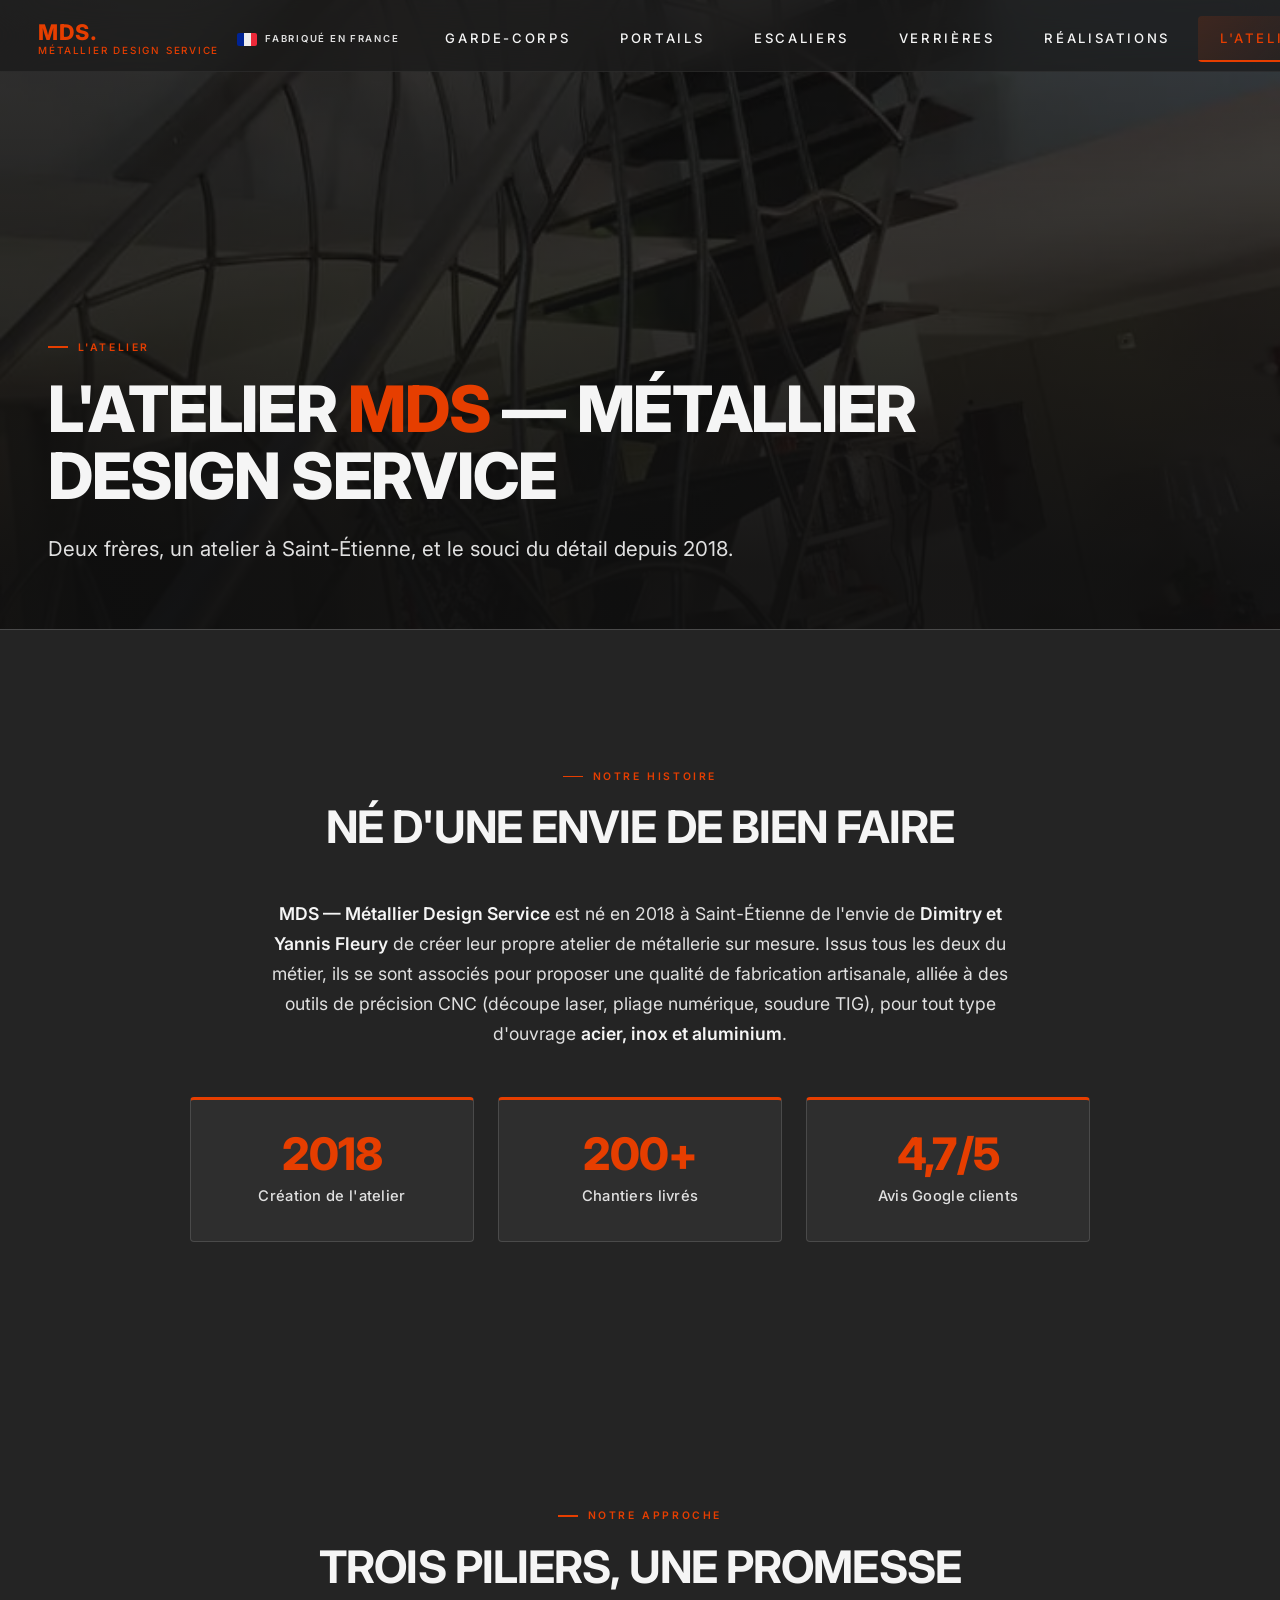
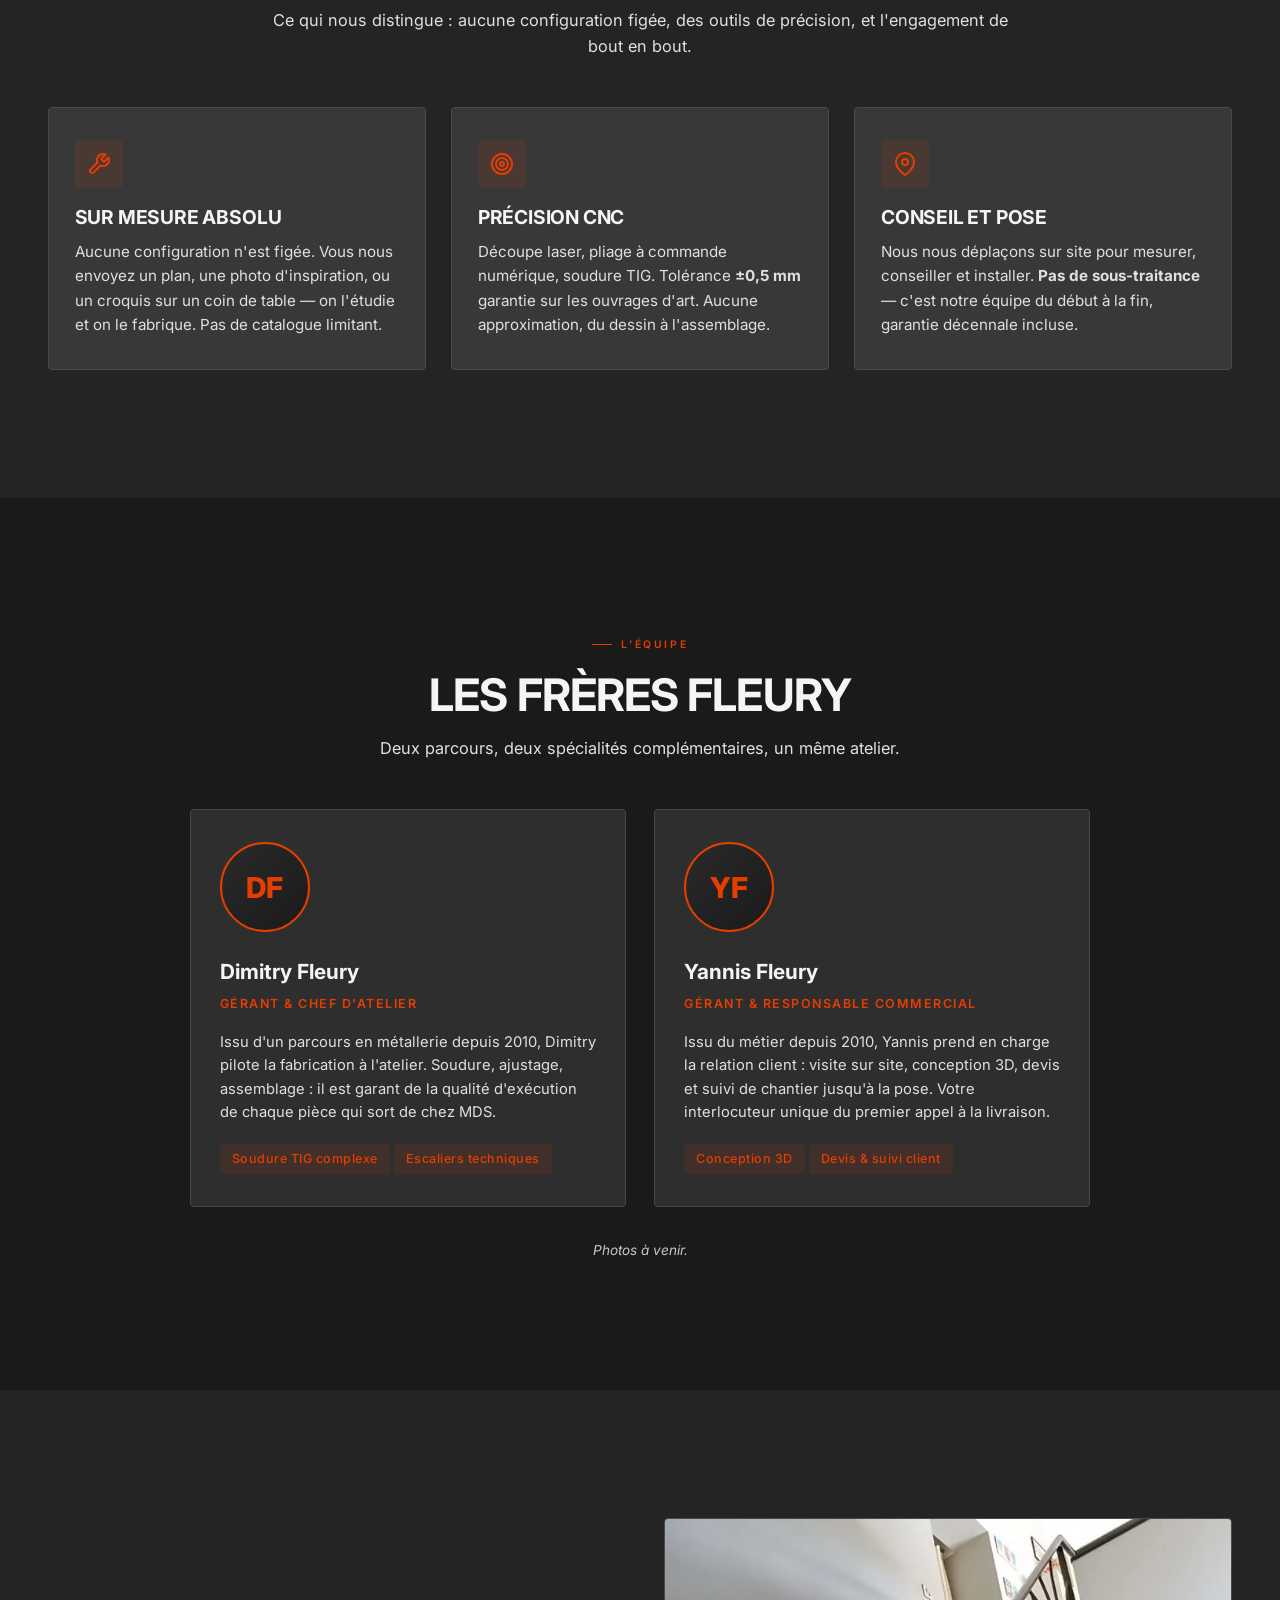
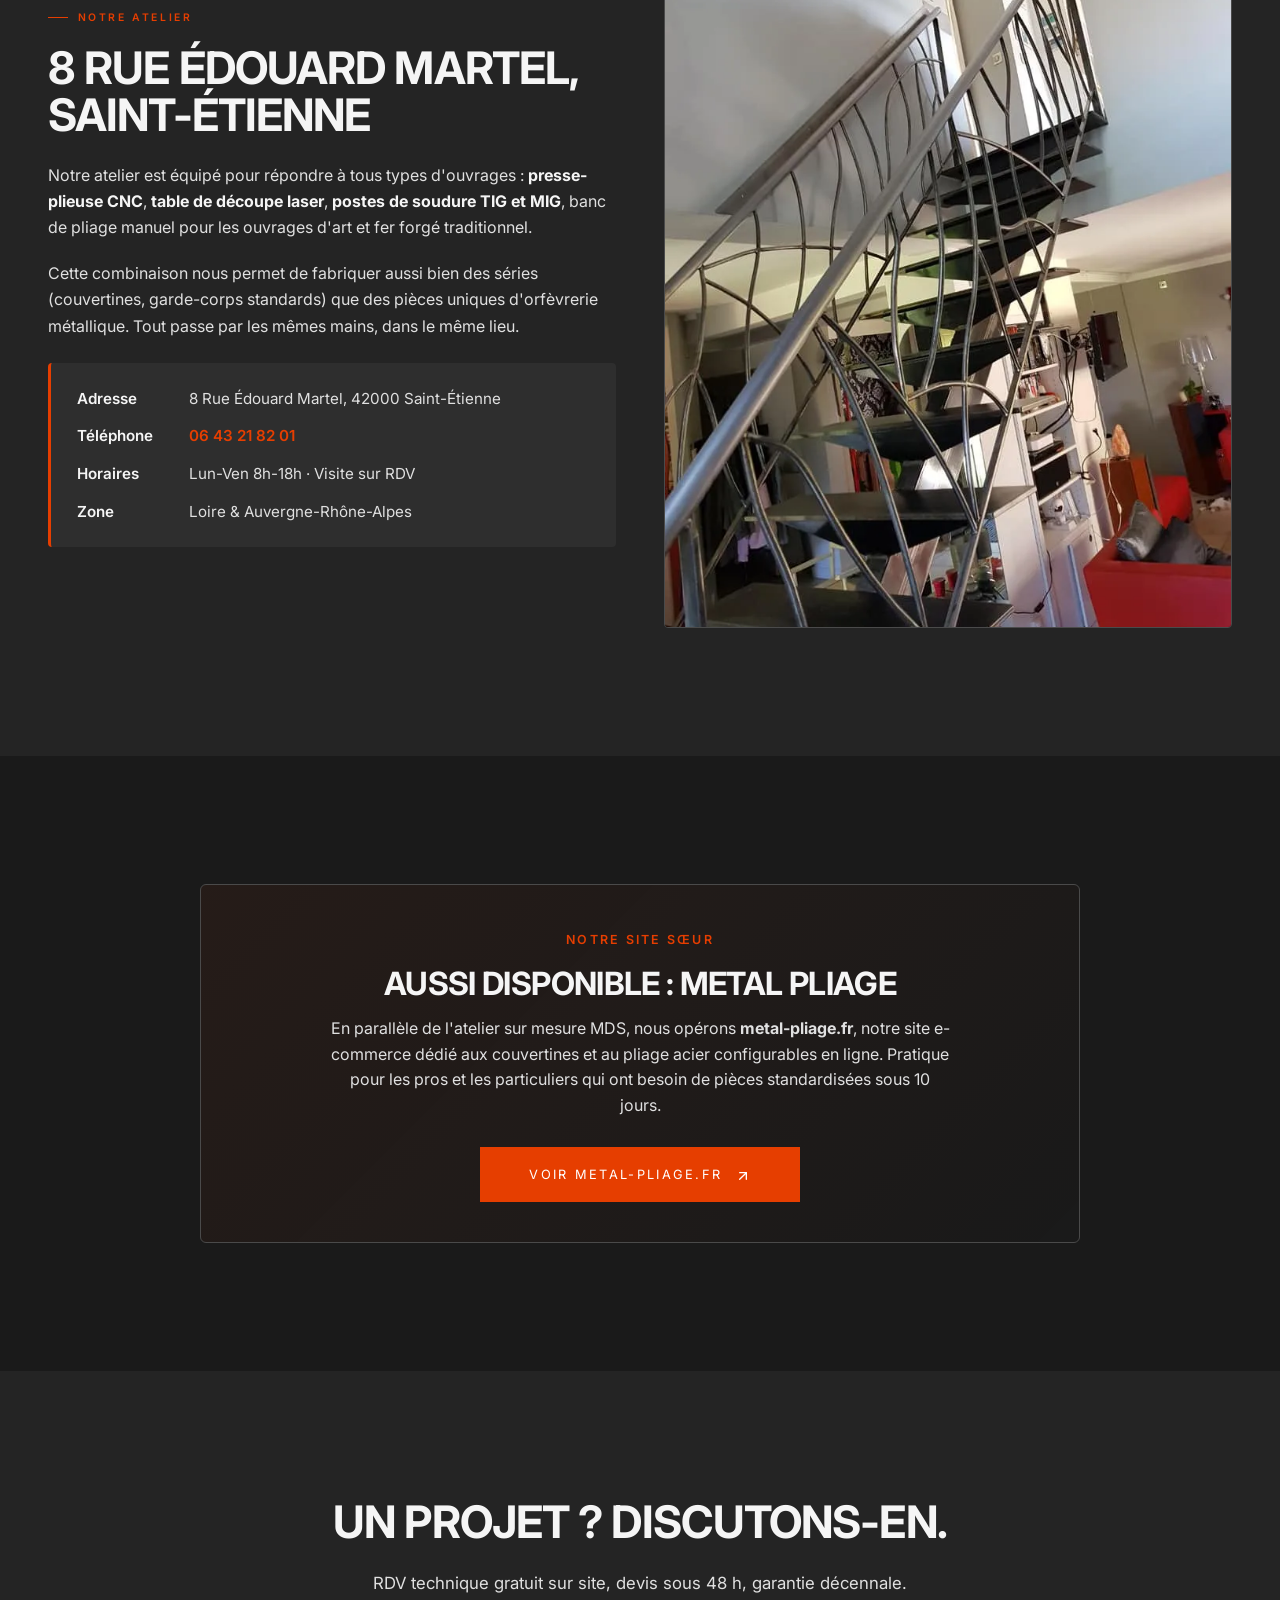
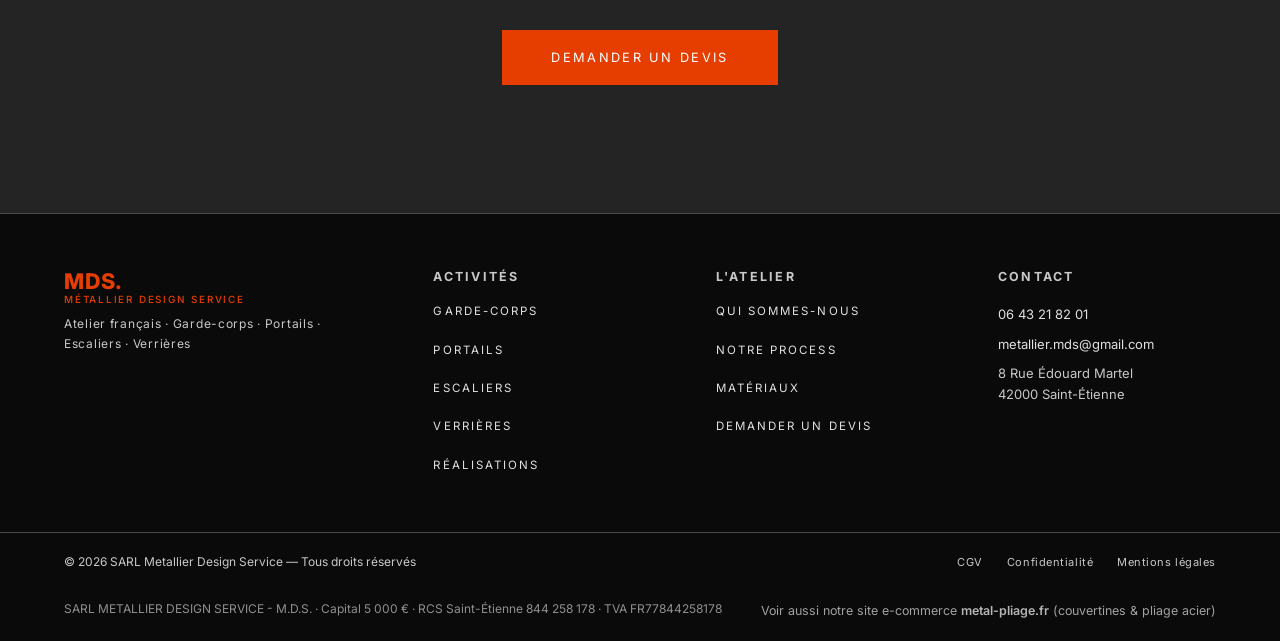
==== commit 04101af1: "Site MDS : supprime WhatsApp, corrige emails, ajoute og:url + Réalisations nav - Suppression bouton " ====
--- a/atelier.html
+++ b/atelier.html
@@ -9,6 +9,7 @@
   <meta property="og:description" content="Deux frères, un atelier à Saint-Étienne, et le souci du détail depuis 2018. Découvrez l'équipe MDS et notre approche du sur mesure.">
   <meta property="og:type" content="website">
   <meta property="og:locale" content="fr_FR">
+  <meta property="og:url" content="https://metallier-mds.fr/atelier.html">
   <meta name="twitter:card" content="summary_large_image">
   <title>L'atelier MDS — Métallier Design Service à Saint-Étienne</title>
   <link rel="preconnect" href="https://fonts.googleapis.com">
@@ -34,7 +35,7 @@
     "@id": "https://metallier-mds.fr/",
     "url": "https://metallier-mds.fr/",
     "telephone": "+33643218201",
-    "email": "contact@metallier-mds.fr",
+    "email": "metallier.mds@gmail.com",
     "priceRange": "€€-€€€",
     "foundingDate": "2018",
     "address": {
@@ -115,10 +116,6 @@
       .footer-inner { grid-template-columns: 1fr !important; }
     }
 
-    @media (max-width: 640px) {
-      .whatsapp-label { display: none; }
-    }
-
     .logo-mds {
       display: inline-flex;
       flex-direction: column;
@@ -535,6 +532,7 @@
         <li class="nav-item"><a href="portails.html">Portails</a></li>
         <li class="nav-item"><a href="escaliers.html">Escaliers</a></li>
         <li class="nav-item"><a href="verrieres.html">Verrières</a></li>
+        <li class="nav-item"><a href="realisations.html">Réalisations</a></li>
         <li class="nav-item"><a href="atelier.html" class="active" aria-current="page">L'atelier</a></li>
         <li class="nav-item"><a href="contact.html">Contact</a></li>
       </ul>
@@ -809,7 +807,7 @@
       <address class="footer-contact">
         <h4 style="font-size:0.78rem;letter-spacing:0.18em;text-transform:uppercase;color:var(--text-muted);margin-bottom:0.8rem;font-style:normal;">Contact</h4>
         <p><a href="tel:+33643218201">06 43 21 82 01</a></p>
-        <p><a href="mailto:contact@metallier-mds.fr">contact@metallier-mds.fr</a></p>
+        <p><a href="mailto:metallier.mds@gmail.com">metallier.mds@gmail.com</a></p>
         <p>8 Rue Édouard Martel<br>42000 Saint-Étienne</p>
       </address>
     </div>
@@ -826,13 +824,6 @@
       </a>
     </div>
   </footer>
-
-  <a id="whatsapp-sticky" href="https://wa.me/33643218201?text=Bonjour%20MDS%2C%20j%27aimerais%20%C3%A9changer%20sur%20un%20projet." target="_blank" rel="noopener" aria-label="Contacter MDS sur WhatsApp">
-    <svg width="22" height="22" viewBox="0 0 24 24" fill="currentColor" aria-hidden="true">
-      <path d="M17.472 14.382c-.297-.149-1.758-.867-2.03-.967-.273-.099-.471-.148-.67.15-.197.297-.767.966-.94 1.164-.173.199-.347.223-.644.075-.297-.15-1.255-.463-2.39-1.475-.883-.788-1.48-1.761-1.653-2.059-.173-.297-.018-.458.13-.606.134-.133.298-.347.446-.52.149-.174.198-.298.298-.497.099-.198.05-.371-.025-.52-.075-.149-.669-1.612-.916-2.207-.242-.579-.487-.5-.669-.51-.173-.008-.371-.01-.57-.01-.198 0-.52.074-.792.372-.272.297-1.04 1.016-1.04 2.479 0 1.462 1.065 2.875 1.213 3.074.149.198 2.096 3.2 5.077 4.487.709.306 1.262.489 1.694.625.712.227 1.36.195 1.871.118.571-.085 1.758-.719 2.006-1.413.248-.694.248-1.289.173-1.413-.074-.124-.272-.198-.57-.347m-5.421 7.403h-.004a9.87 9.87 0 0 1-5.031-1.378l-.361-.214-3.741.982.998-3.648-.235-.374a9.86 9.86 0 0 1-1.51-5.26c.001-5.45 4.436-9.884 9.888-9.884 2.64 0 5.122 1.03 6.988 2.898a9.825 9.825 0 0 1 2.893 6.994c-.003 5.45-4.437 9.884-9.885 9.884m8.413-18.297A11.815 11.815 0 0 0 12.05 0C5.495 0 .16 5.335.157 11.892c0 2.096.547 4.142 1.588 5.945L.057 24l6.305-1.654a11.882 11.882 0 0 0 5.683 1.448h.005c6.554 0 11.89-5.335 11.893-11.893a11.821 11.821 0 0 0-3.48-8.413Z"/>
-    </svg>
-    <span class="whatsapp-label">WhatsApp</span>
-  </a>
 
   <script>
     (function(){
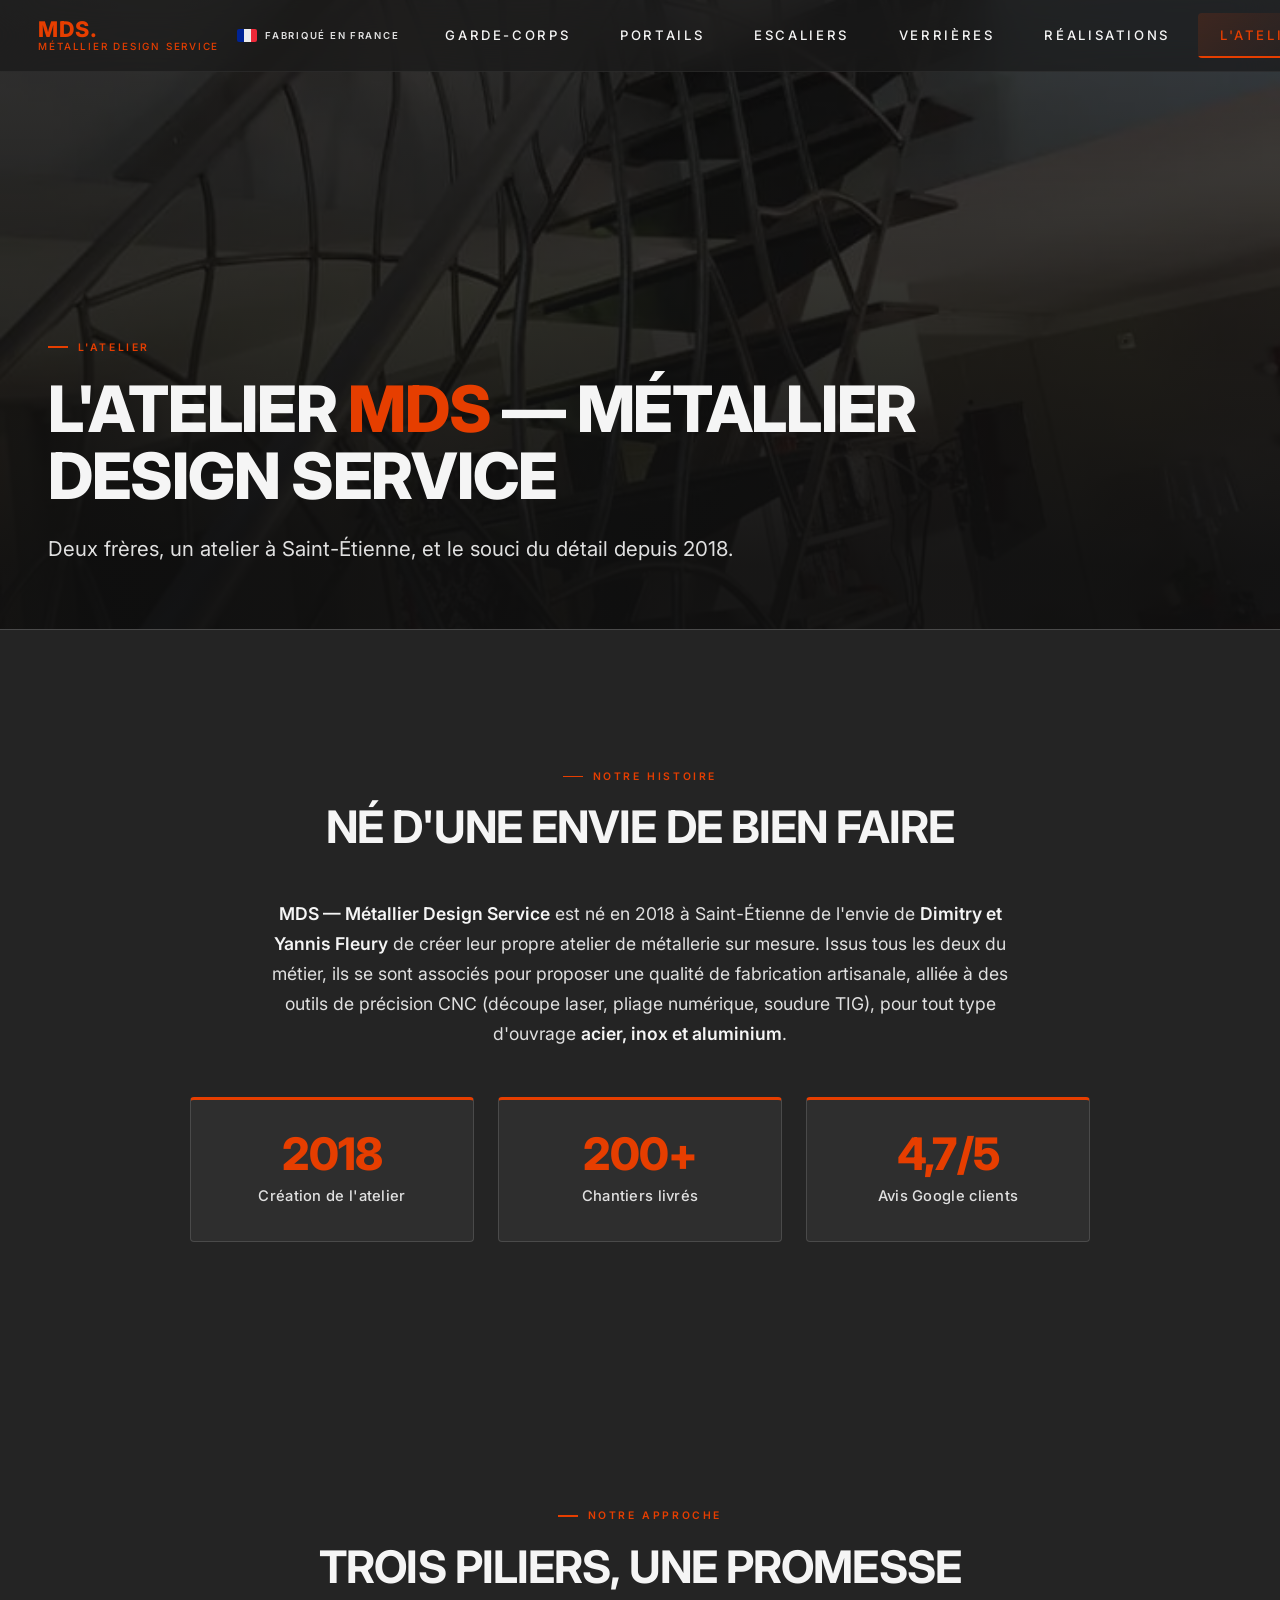
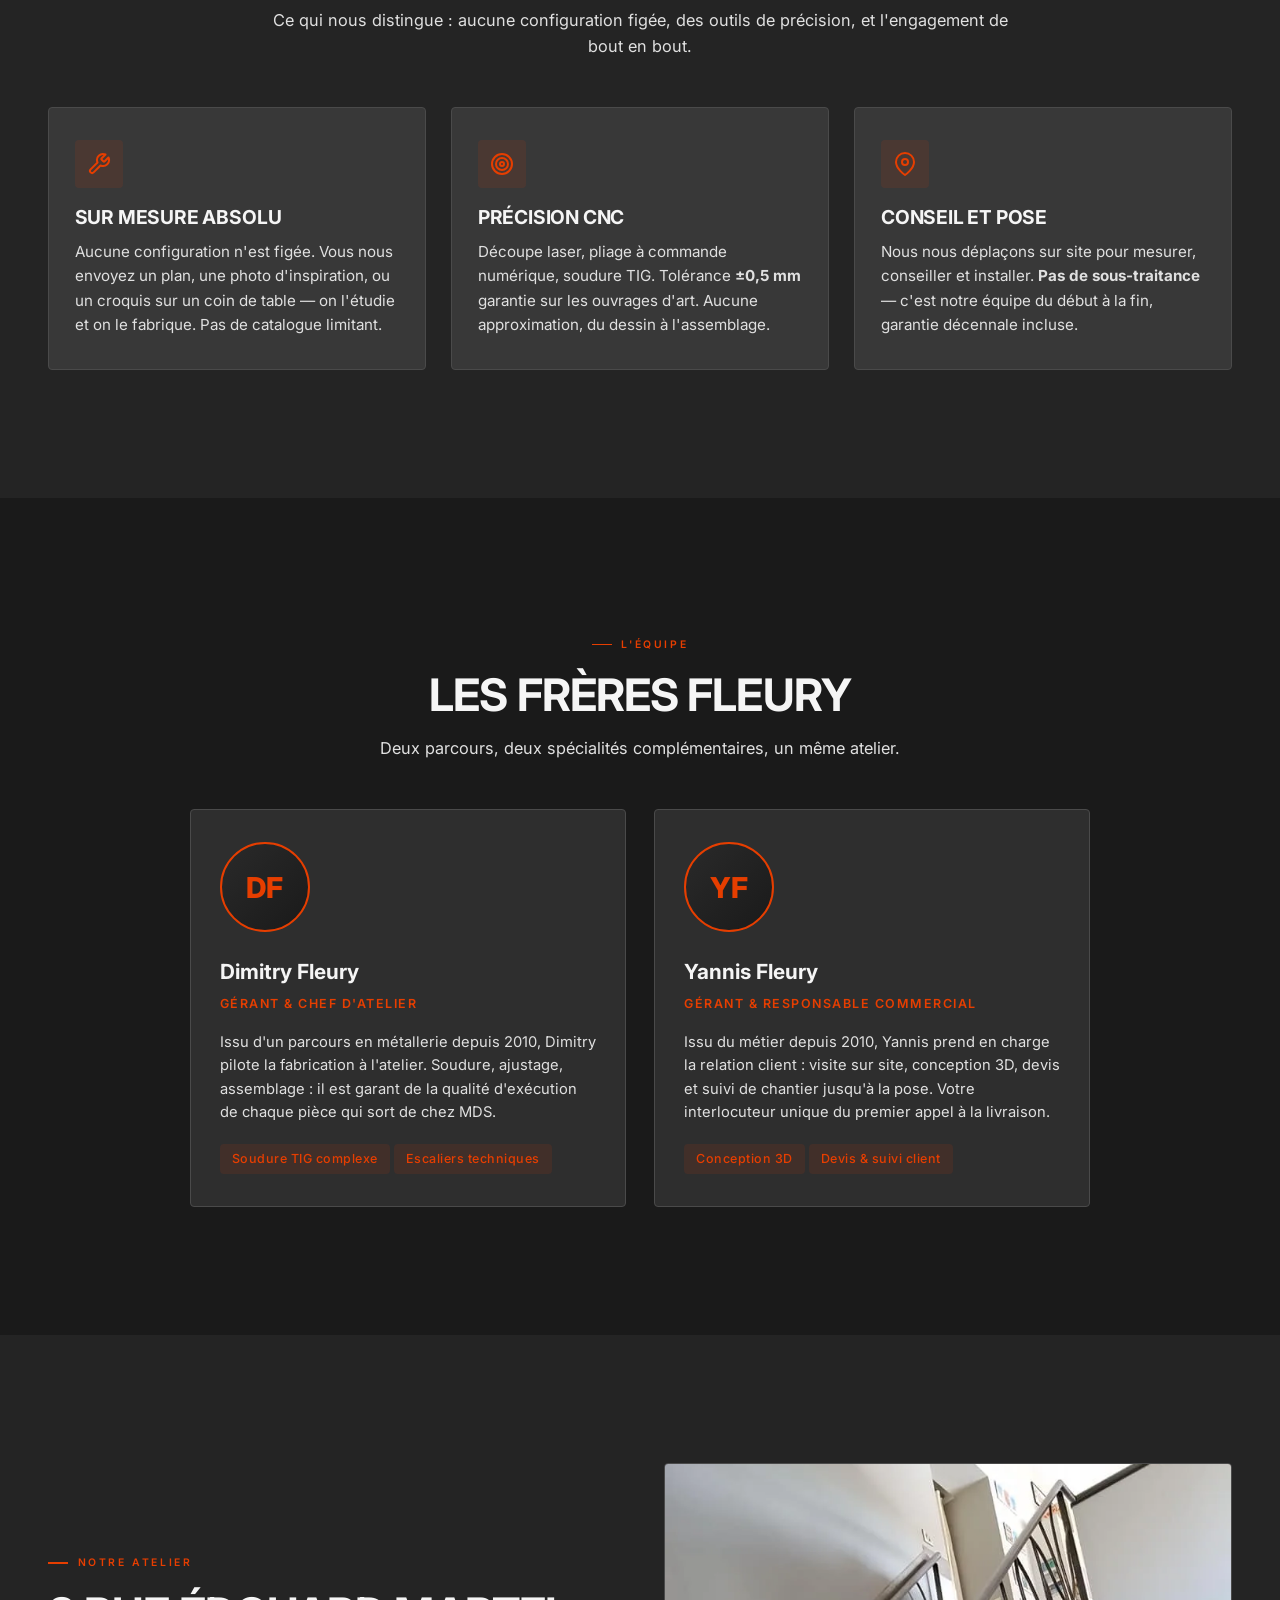
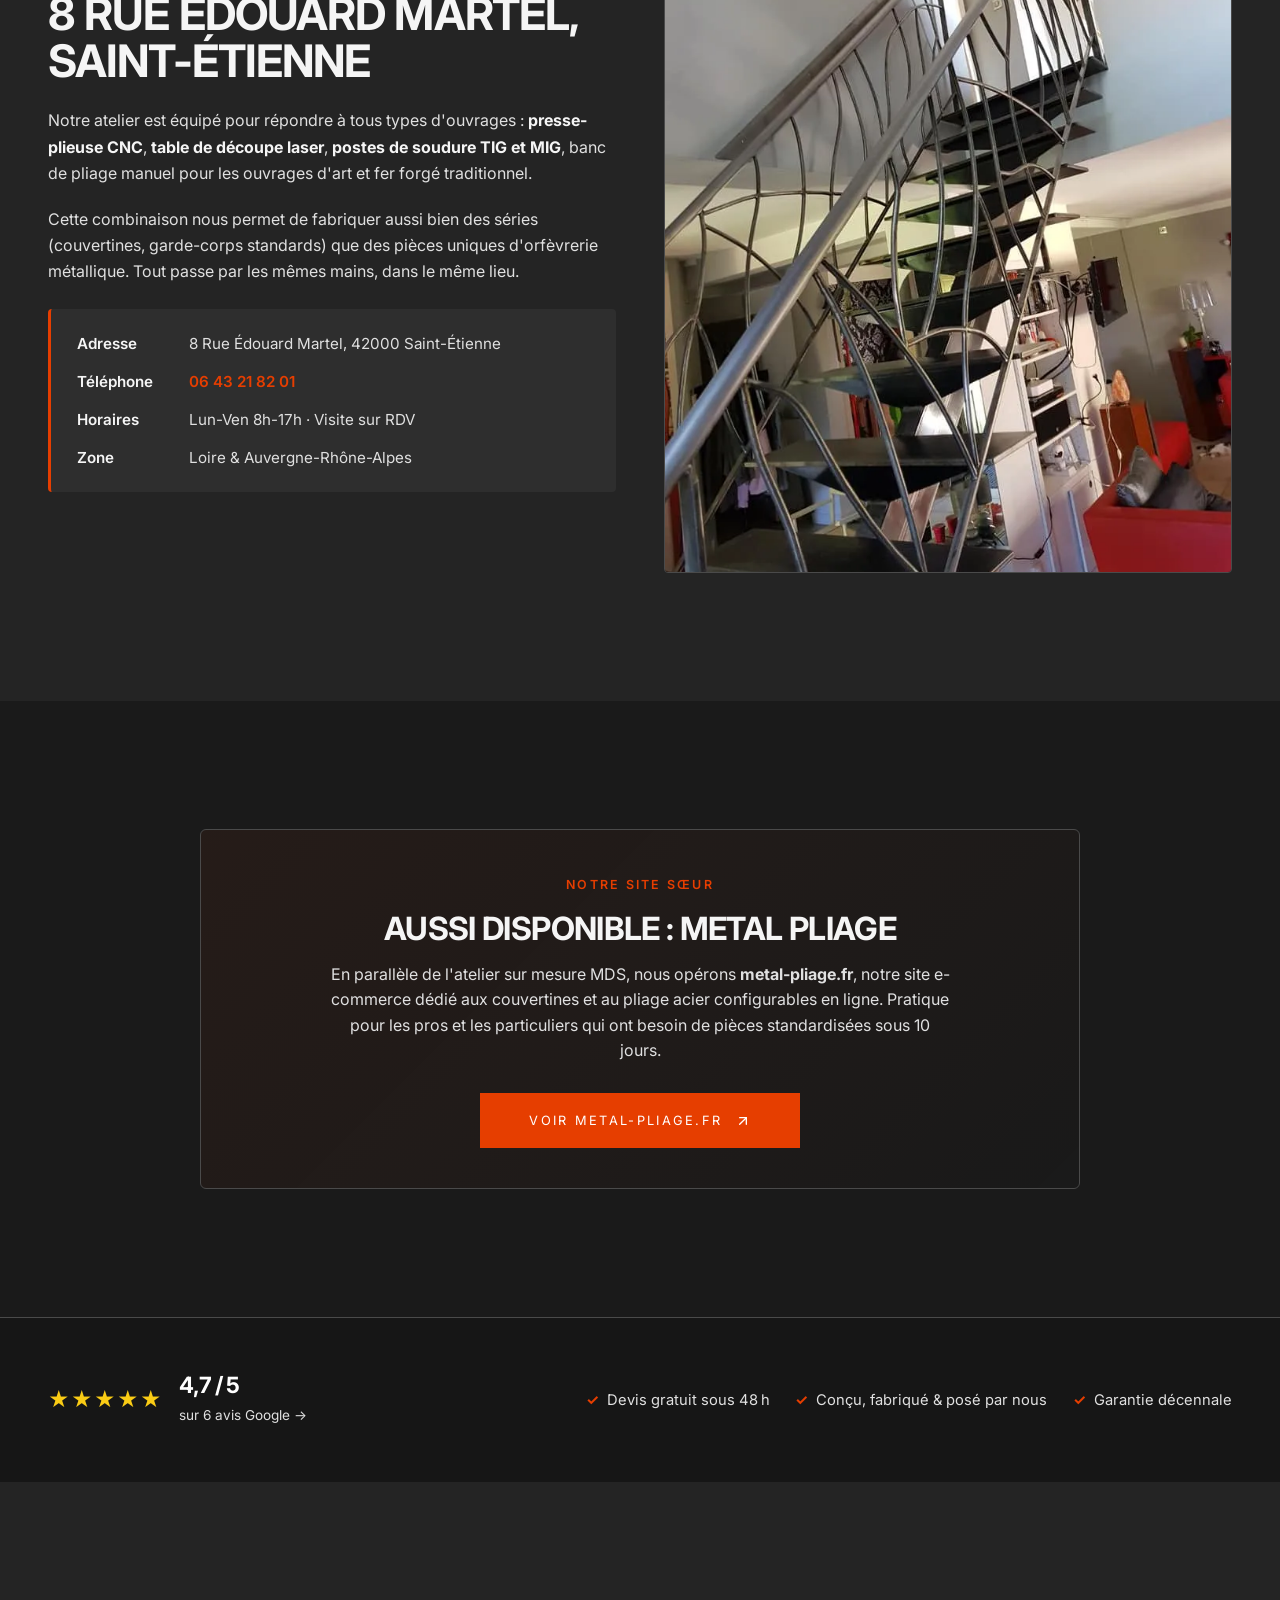
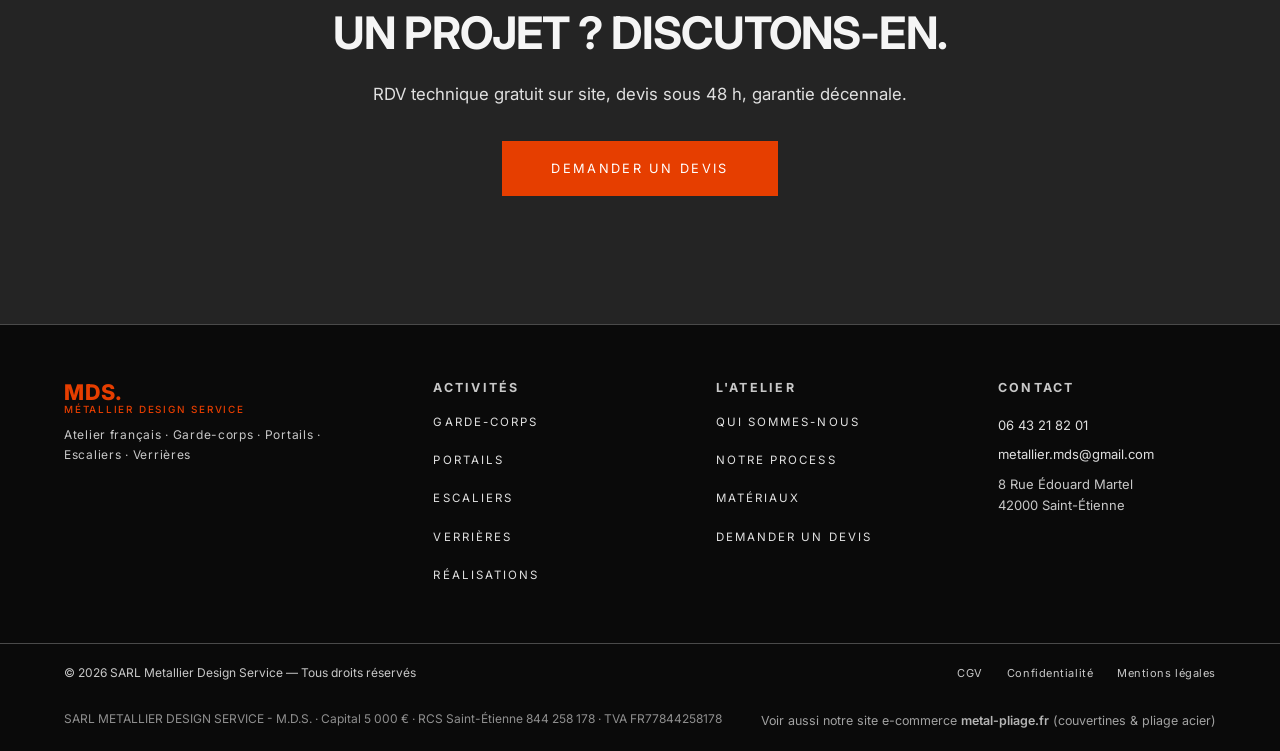
==== commit 5ed6a0ac: "Refonte site : vraies photos de chantier, tunnel de devis unifié, réassurance - Remplacement des vis" ====
--- a/atelier.html
+++ b/atelier.html
@@ -4,7 +4,6 @@
   <meta charset="UTF-8">
   <meta name="viewport" content="width=device-width, initial-scale=1.0, viewport-fit=cover">
   <meta name="description" content="L'atelier MDS — Métallier Design Service à Saint-Étienne. Deux frères, Dimitry et Yannis Fleury, métalliers depuis 2018. Garde-corps, escaliers, verrières et portails sur mesure.">
-  <meta name="keywords" content="atelier métallier Saint-Étienne, MDS, Métallier Design Service, Dimitry Fleury, Yannis Fleury, atelier acier, métallerie Loire">
   <meta property="og:title" content="L'atelier MDS — Métallier Design Service Saint-Étienne">
   <meta property="og:description" content="Deux frères, un atelier à Saint-Étienne, et le souci du détail depuis 2018. Découvrez l'équipe MDS et notre approche du sur mesure.">
   <meta property="og:type" content="website">
@@ -19,10 +18,10 @@
   <link rel="icon" type="image/svg+xml" href="/favicon.svg">
   <link rel="apple-touch-icon" sizes="180x180" href="/favicon.svg">
   <meta name="theme-color" content="#1a1a1a">
-  <meta property="og:image" content="https://metallier-mds.fr/og-cover.svg">
+  <meta property="og:image" content="https://metallier-mds.fr/og-cover.jpg">
   <meta property="og:image:width" content="1200">
   <meta property="og:image:height" content="630">
-  <meta name="twitter:image" content="https://metallier-mds.fr/og-cover.svg">
+  <meta name="twitter:image" content="https://metallier-mds.fr/og-cover.jpg">
   <link rel="stylesheet" href="css/styles.css">
 
   <script type="application/ld+json">
@@ -31,7 +30,7 @@
     "@type": "LocalBusiness",
     "name": "SARL METALLIER DESIGN SERVICE - M.D.S.",
     "alternateName": "MDS - Metallier Design Service",
-    "image": "https://metallier-mds.fr/og-cover.svg",
+    "image": "https://metallier-mds.fr/og-cover.jpg",
     "@id": "https://metallier-mds.fr/",
     "url": "https://metallier-mds.fr/",
     "telephone": "+33643218201",
@@ -537,7 +536,7 @@
         <li class="nav-item"><a href="contact.html">Contact</a></li>
       </ul>
       <div class="nav-right">
-        <a href="contact.html" class="nav-cta btn-outline">Devis sur plan</a>
+        <a href="devis.html" class="nav-cta btn-outline">Devis gratuit</a>
       </div>
     </div>
   </nav>
@@ -688,7 +687,6 @@
 
       </div>
 
-      <p class="atelier-team-note">Photos à venir.</p>
     </div>
   </section>
 
@@ -723,7 +721,7 @@
             </div>
             <div class="atelier-workshop-info-row">
               <span class="atelier-workshop-info-label">Horaires</span>
-              <span class="atelier-workshop-info-value">Lun-Ven 8h-18h · Visite sur RDV</span>
+              <span class="atelier-workshop-info-value">Lun-Ven 8h-17h · Visite sur RDV</span>
             </div>
             <div class="atelier-workshop-info-row">
               <span class="atelier-workshop-info-label">Zone</span>
@@ -766,11 +764,29 @@
   <!-- ═══════════════════════════════════════════
        CTA FINAL
   ═══════════════════════════════════════════ -->
+  <!-- RÉASSURANCE / AVIS -->
+  <section style="background:#161616;border-top:1px solid var(--border);padding:3.5rem 0;" aria-label="Avis et garanties">
+    <div style="max-width:var(--max-w);margin:0 auto;padding:0 clamp(1.5rem,4vw,3rem);display:flex;flex-wrap:wrap;gap:1.8rem 2.5rem;align-items:center;justify-content:space-between;">
+      <div style="display:flex;align-items:center;gap:1rem;">
+        <span style="color:#facc15;font-size:1.3rem;letter-spacing:2px;line-height:1;">&#9733;&#9733;&#9733;&#9733;&#9733;</span>
+        <div>
+          <strong style="color:#fff;font-size:1.4rem;line-height:1;">4,7&#8239;/&#8239;5</strong>
+          <a href="https://g.page/r/CXenY9EcyzorEBM" target="_blank" rel="noopener" style="display:block;color:var(--text-secondary);font-size:.85rem;text-decoration:none;margin-top:.2rem;">sur 6 avis Google &#8594;</a>
+        </div>
+      </div>
+      <ul style="list-style:none;display:flex;flex-wrap:wrap;gap:1rem 1.6rem;margin:0;padding:0;color:var(--text-secondary);font-size:.92rem;">
+        <li style="display:flex;align-items:center;gap:.5rem;"><span style="color:var(--accent);font-weight:700;">&#10003;</span> Devis gratuit sous 48&#8239;h</li>
+        <li style="display:flex;align-items:center;gap:.5rem;"><span style="color:var(--accent);font-weight:700;">&#10003;</span> Con&#231;u, fabriqu&#233; &amp; pos&#233; par nous</li>
+        <li style="display:flex;align-items:center;gap:.5rem;"><span style="color:var(--accent);font-weight:700;">&#10003;</span> Garantie d&#233;cennale</li>
+      </ul>
+    </div>
+  </section>
+
   <section class="mds-section mds-final-cta" aria-labelledby="final-cta-title">
     <div class="mds-section-inner">
       <h2 id="final-cta-title" class="animate-fadeup">Un projet ? Discutons-en.</h2>
       <p class="animate-fadeup" style="--delay: 0.05s">RDV technique gratuit sur site, devis sous 48 h, garantie décennale.</p>
-      <a href="contact.html" class="btn-primary animate-fadeup" style="--delay: 0.1s">Demander un devis</a>
+      <a href="devis.html" class="btn-primary animate-fadeup" style="--delay: 0.1s">Demander un devis</a>
     </div>
   </section>
 
@@ -801,7 +817,7 @@
           <li><a href="atelier.html">Qui sommes-nous</a></li>
           <li><a href="atelier.html#process">Notre process</a></li>
           <li><a href="atelier.html#materiaux">Matériaux</a></li>
-          <li><a href="contact.html">Demander un devis</a></li>
+          <li><a href="devis.html">Demander un devis</a></li>
         </ul>
       </nav>
       <address class="footer-contact">
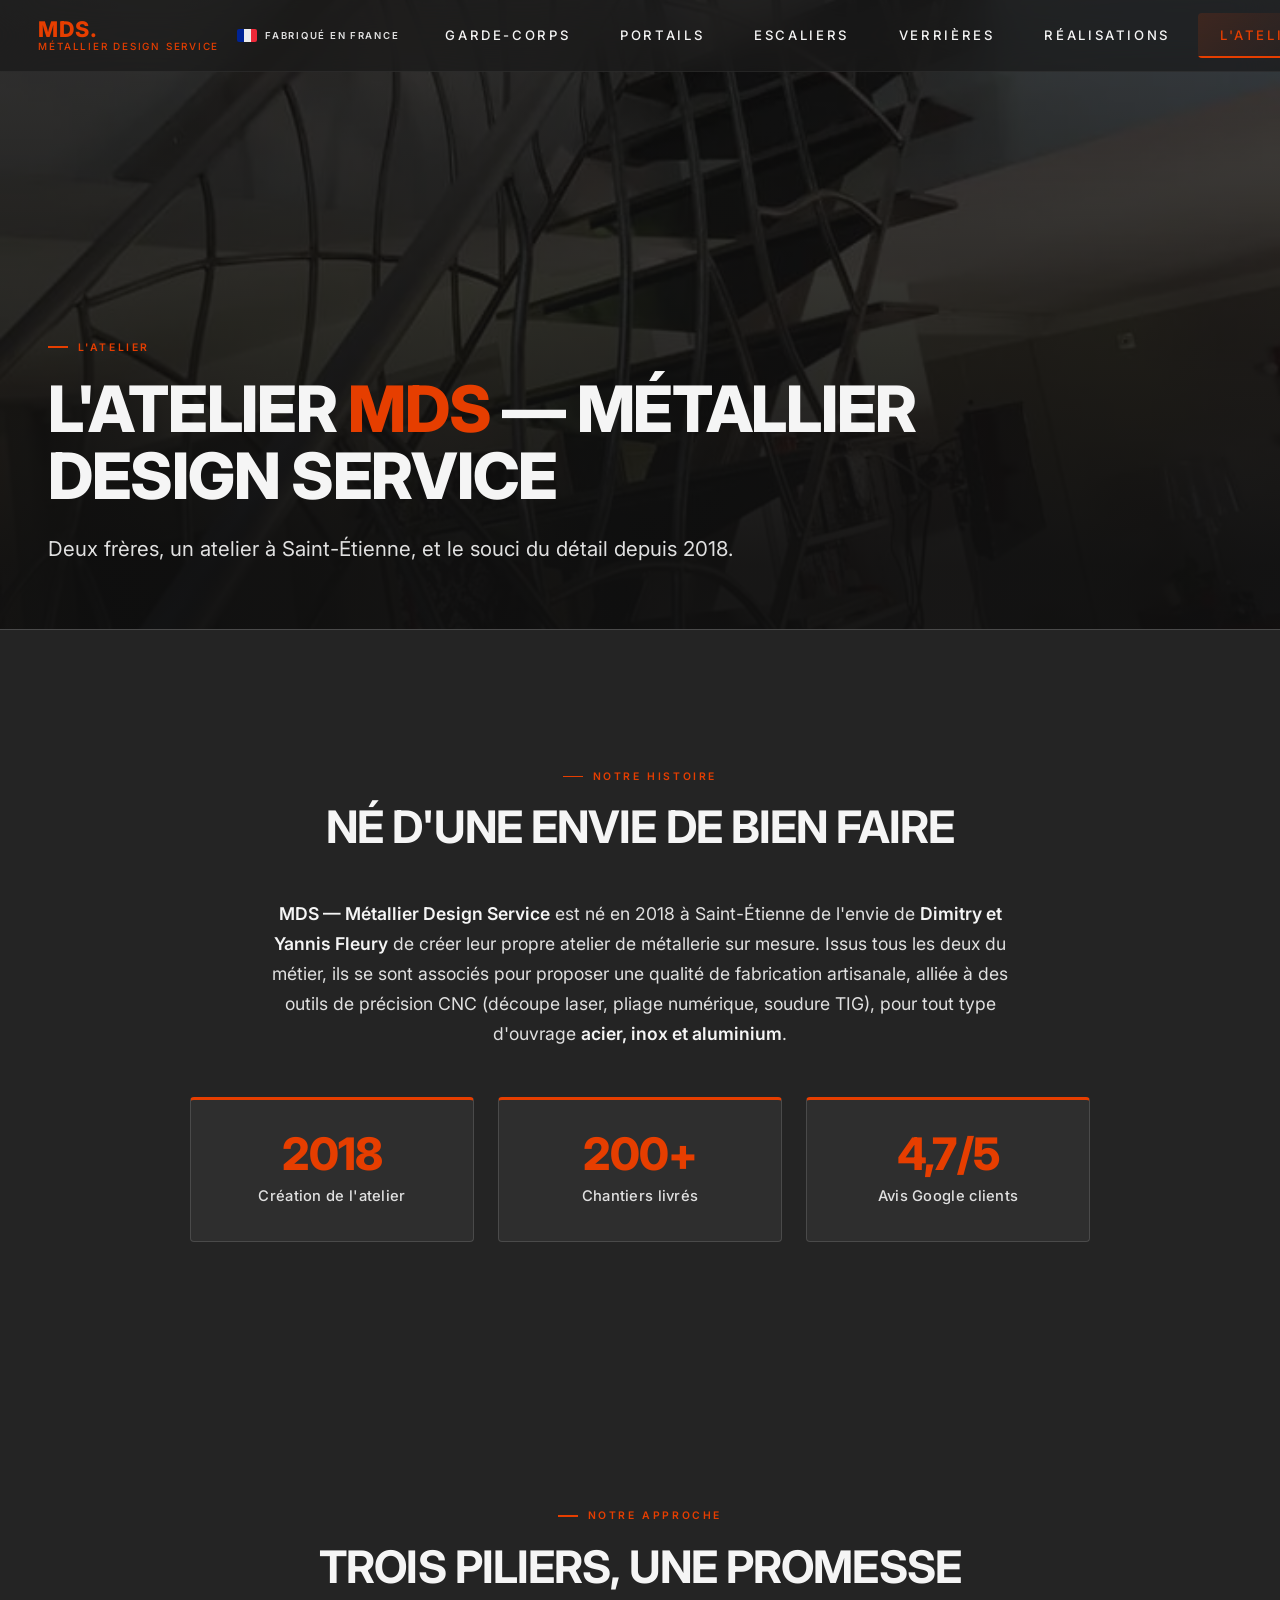
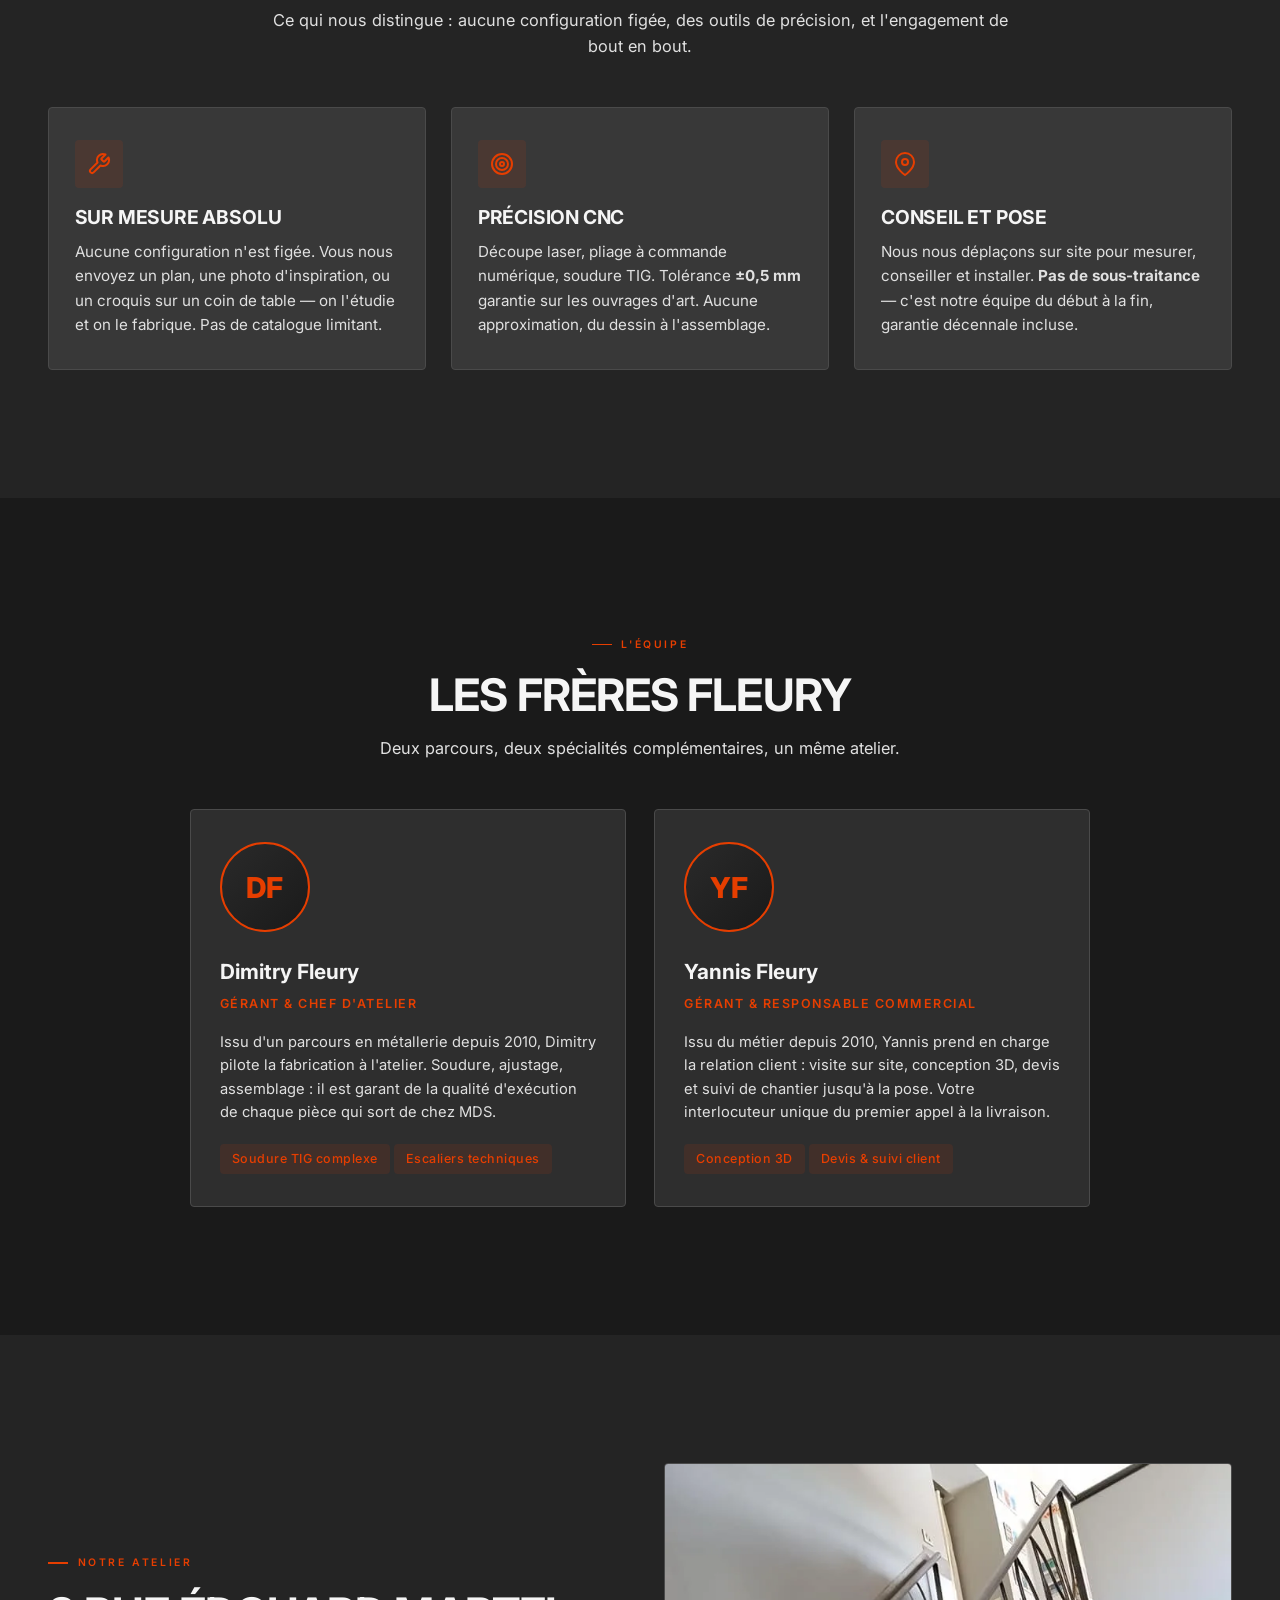
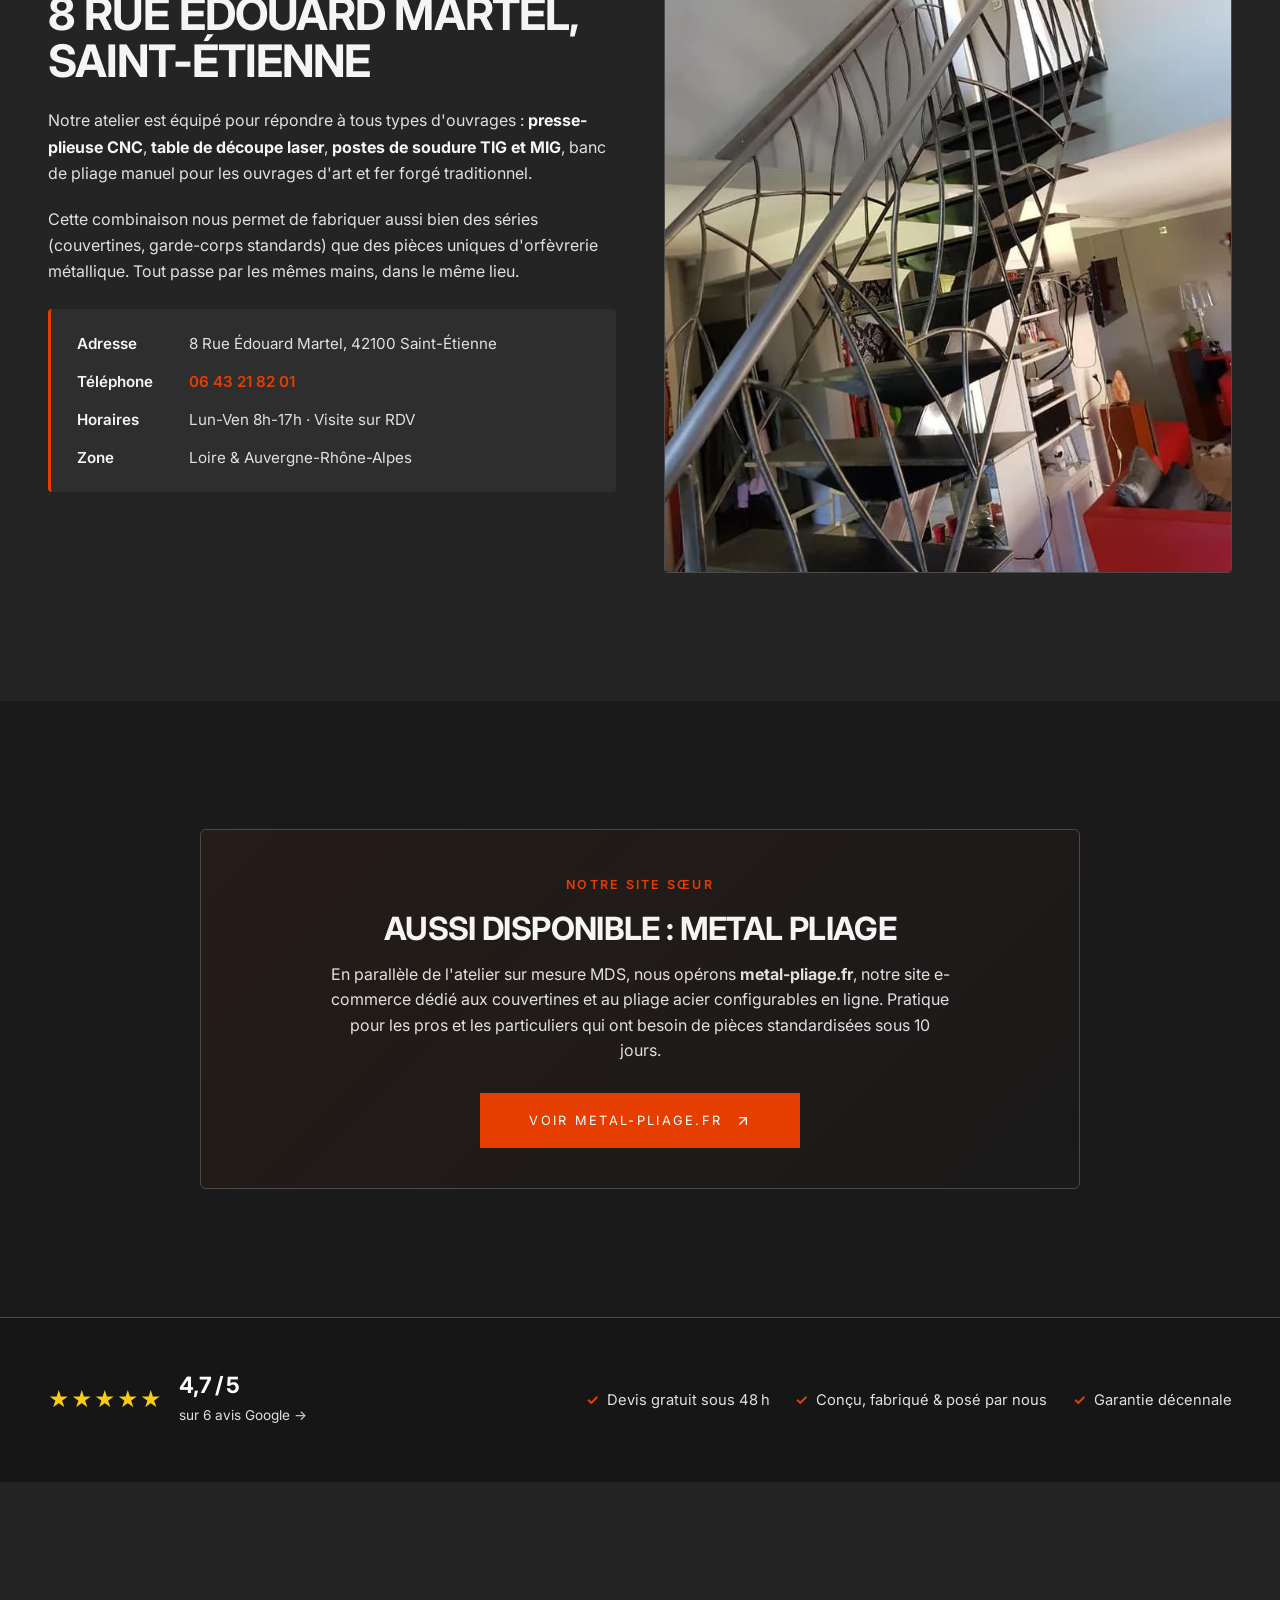
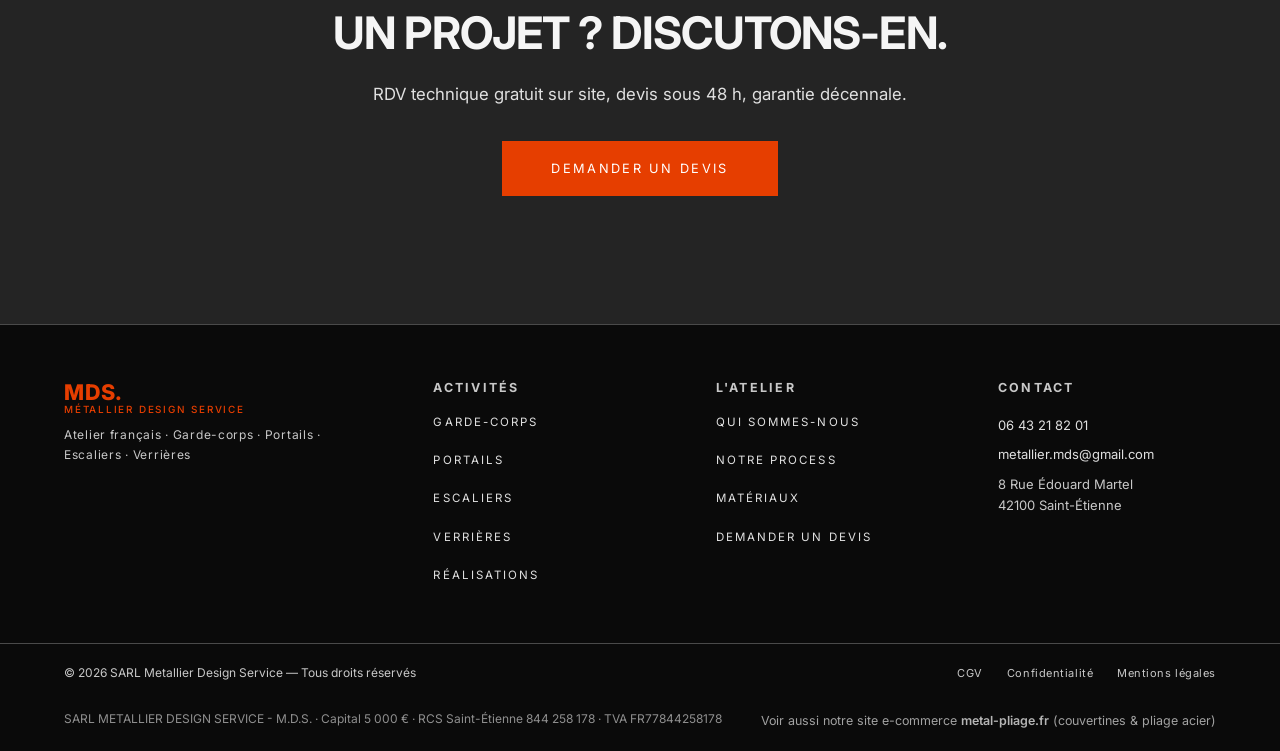
==== commit 4a5ce44b: "Code postal corrige 42000 -> 42100 (coherence NAP) Verifie sur la Base Adresse Nationale : 8 Rue Edo" ====
--- a/atelier.html
+++ b/atelier.html
@@ -40,7 +40,7 @@
     "address": {
       "@type": "PostalAddress",
       "streetAddress": "8 Rue Édouard Martel",
-      "postalCode": "42000",
+      "postalCode": "42100",
       "addressLocality": "Saint-Étienne",
       "addressRegion": "Loire",
       "addressCountry": "FR"
@@ -713,7 +713,7 @@
           <div class="atelier-workshop-info">
             <div class="atelier-workshop-info-row">
               <span class="atelier-workshop-info-label">Adresse</span>
-              <span class="atelier-workshop-info-value">8 Rue Édouard Martel, 42000 Saint-Étienne</span>
+              <span class="atelier-workshop-info-value">8 Rue Édouard Martel, 42100 Saint-Étienne</span>
             </div>
             <div class="atelier-workshop-info-row">
               <span class="atelier-workshop-info-label">Téléphone</span>
@@ -824,7 +824,7 @@
         <h4 style="font-size:0.78rem;letter-spacing:0.18em;text-transform:uppercase;color:var(--text-muted);margin-bottom:0.8rem;font-style:normal;">Contact</h4>
         <p><a href="tel:+33643218201">06 43 21 82 01</a></p>
         <p><a href="mailto:metallier.mds@gmail.com">metallier.mds@gmail.com</a></p>
-        <p>8 Rue Édouard Martel<br>42000 Saint-Étienne</p>
+        <p>8 Rue Édouard Martel<br>42100 Saint-Étienne</p>
       </address>
     </div>
     <div class="footer-bottom">
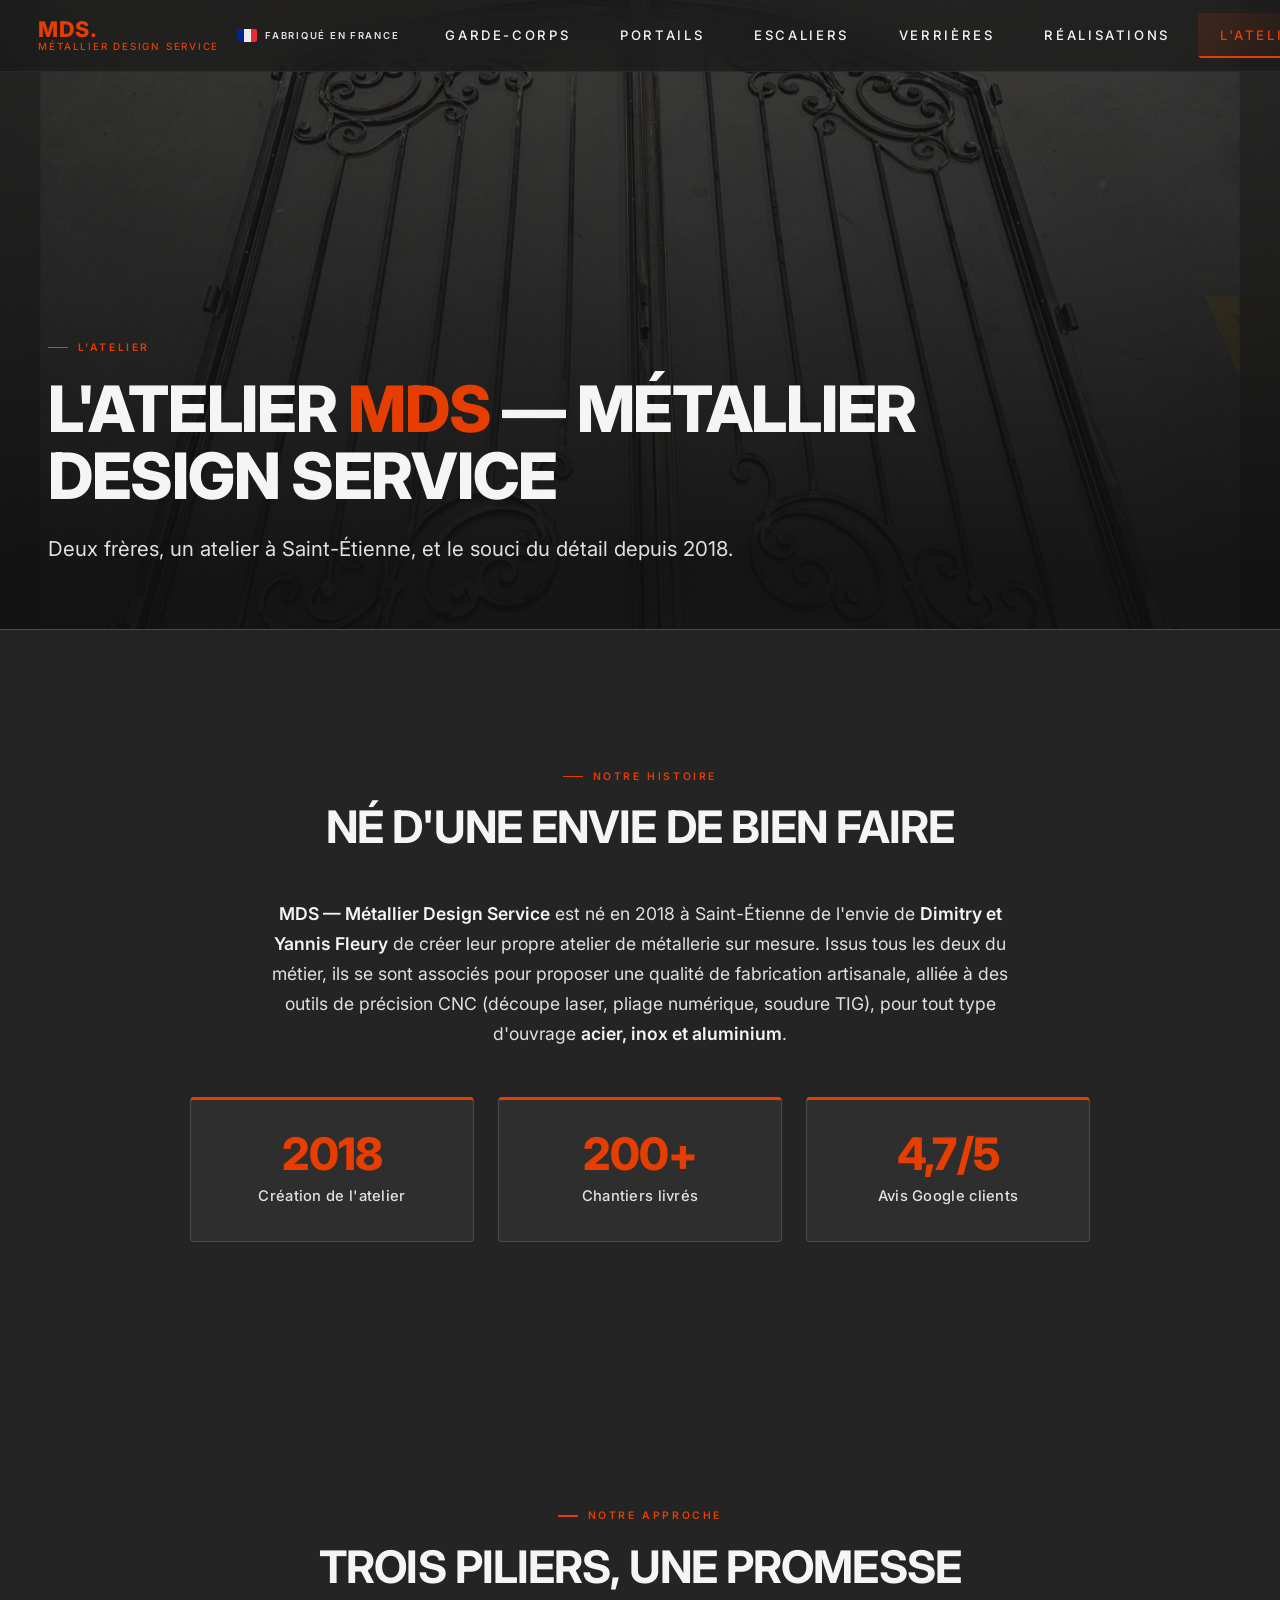
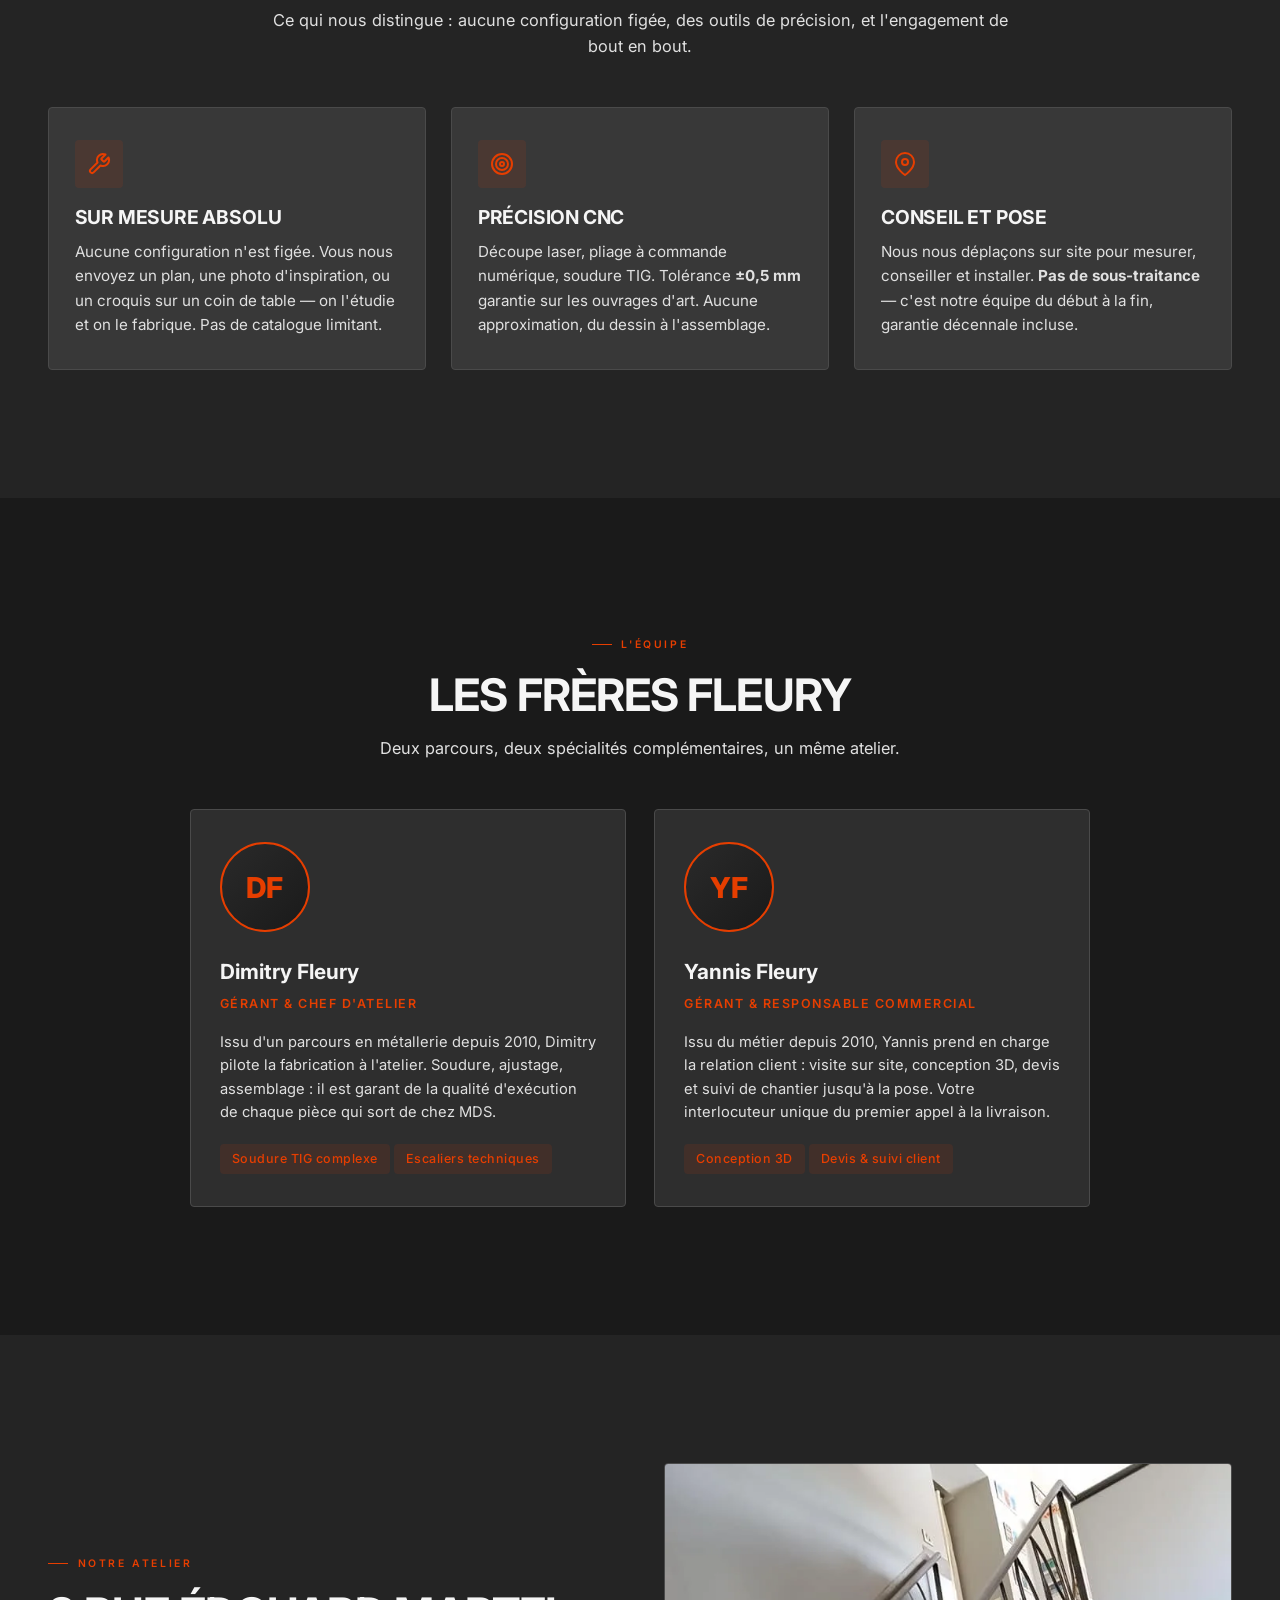
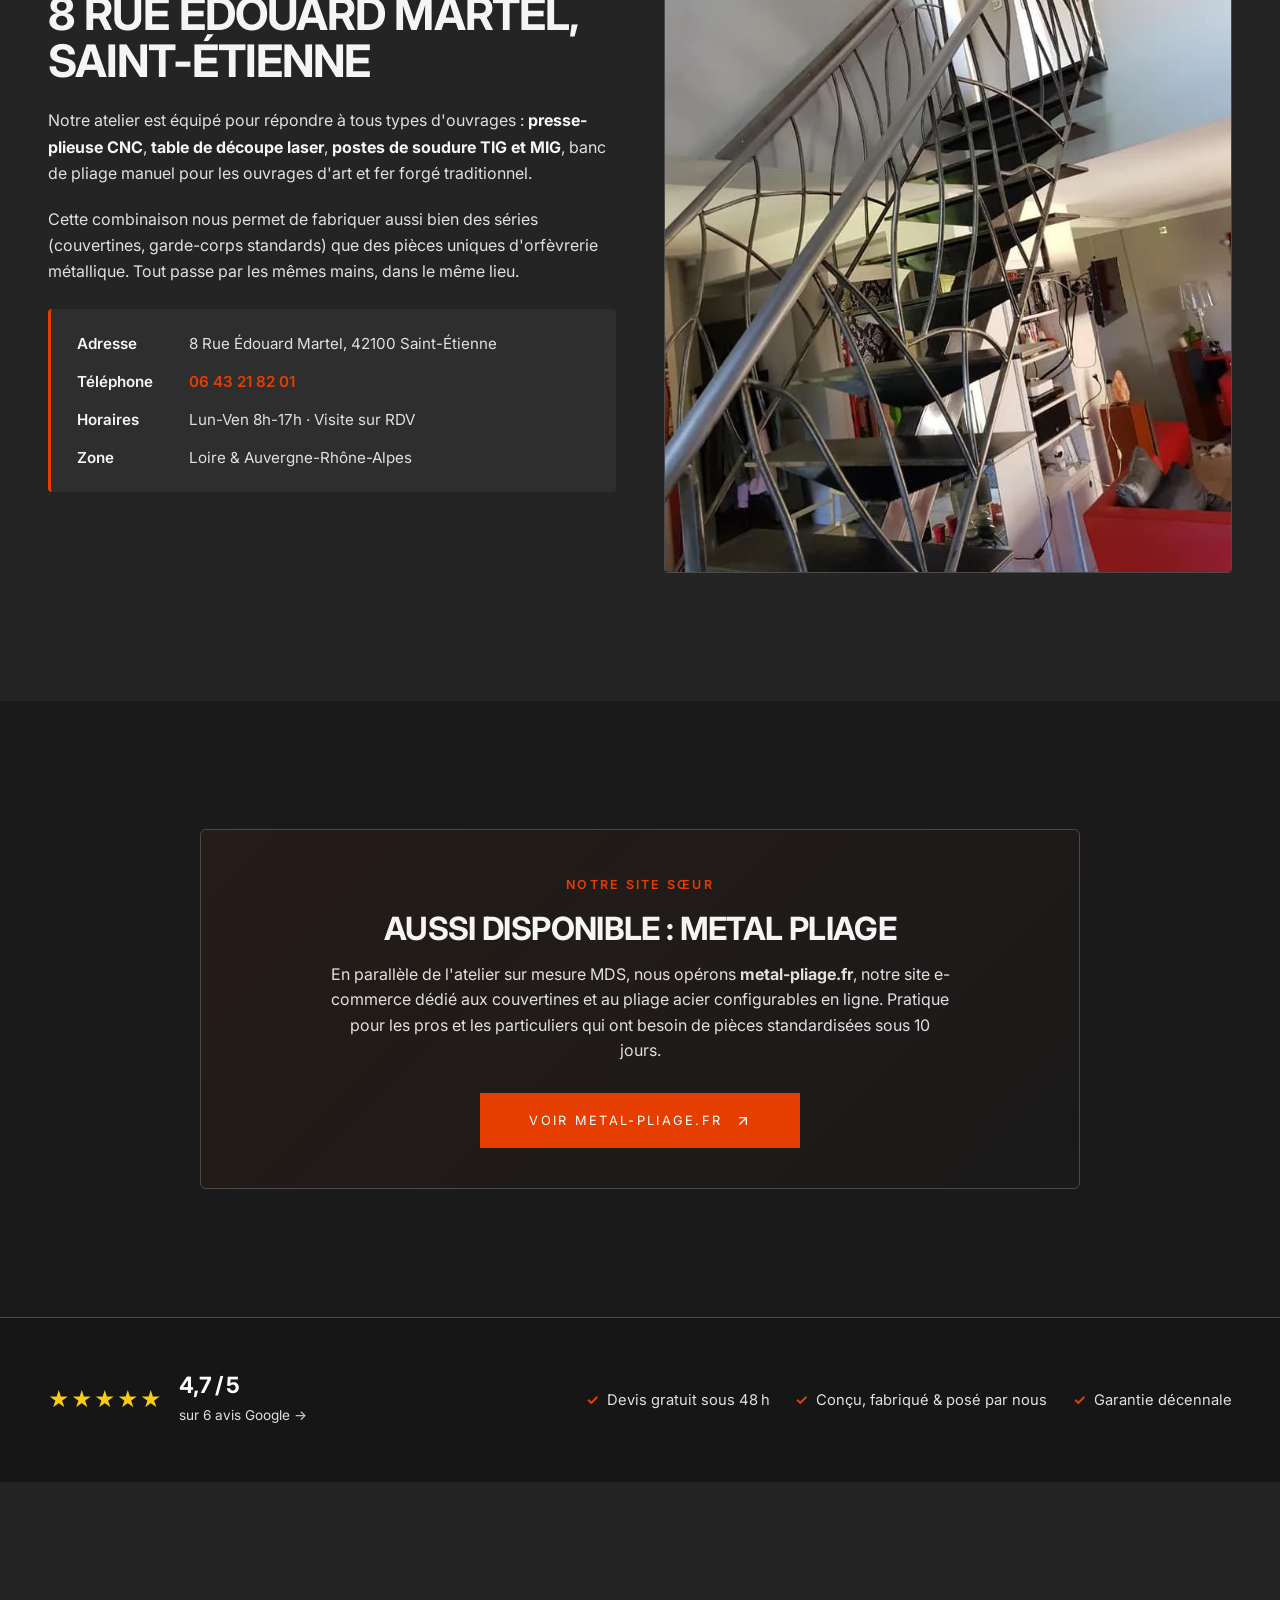
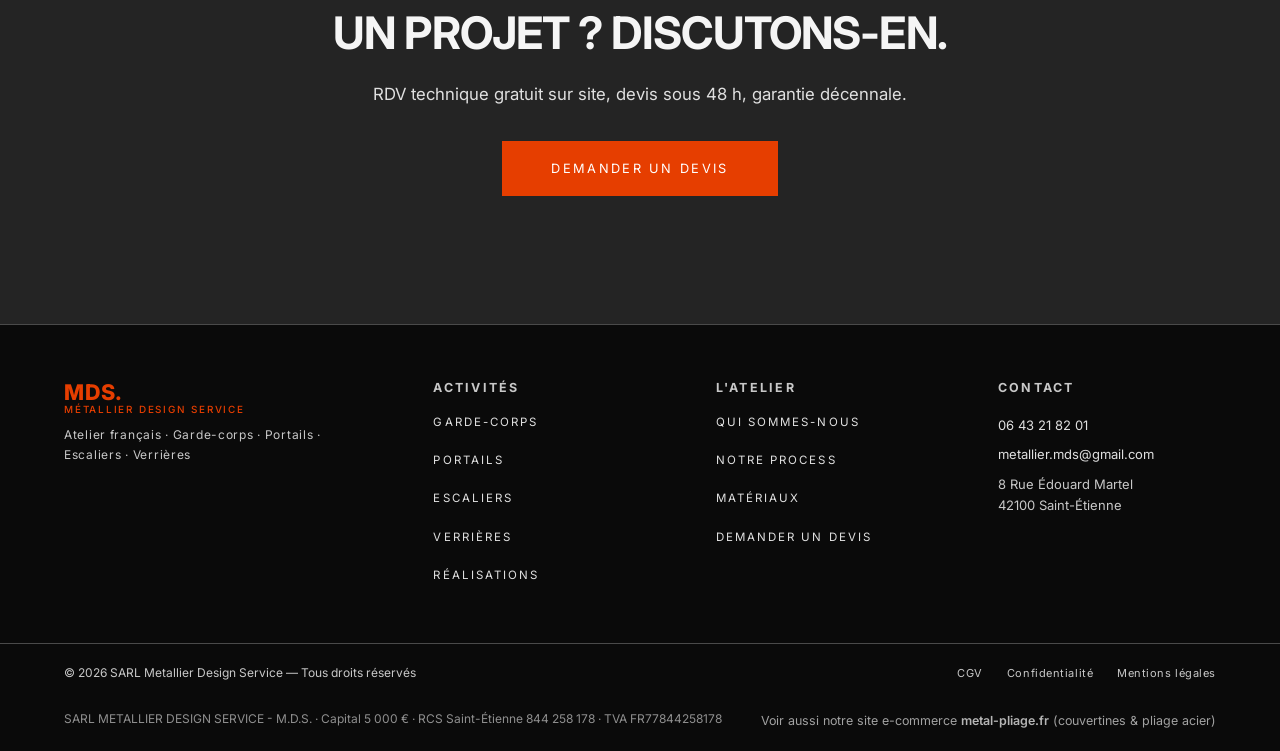
==== commit 12fc2075: "Audit CODIR : formulaire de devis reparé, lightbox, hero, bugs mobile FORMULAIRE DE DEVIS (bloquant)" ====
--- a/atelier.html
+++ b/atelier.html
@@ -23,6 +23,8 @@
   <meta property="og:image:height" content="630">
   <meta name="twitter:image" content="https://metallier-mds.fr/og-cover.jpg">
   <link rel="stylesheet" href="css/styles.css">
+  <link rel="stylesheet" href="css/mds-mobile-bar.css">
+  <link rel="stylesheet" href="css/mds-lightbox.css">
 
   <script type="application/ld+json">
   {
@@ -31,7 +33,7 @@
     "name": "SARL METALLIER DESIGN SERVICE - M.D.S.",
     "alternateName": "MDS - Metallier Design Service",
     "image": "https://metallier-mds.fr/og-cover.jpg",
-    "@id": "https://metallier-mds.fr/",
+    "@id": "https://metallier-mds.fr/#organisation",
     "url": "https://metallier-mds.fr/",
     "telephone": "+33643218201",
     "email": "metallier.mds@gmail.com",
@@ -55,15 +57,13 @@
         "@type": "OpeningHoursSpecification",
         "dayOfWeek": ["Monday", "Tuesday", "Wednesday", "Thursday", "Friday"],
         "opens": "08:00",
-        "closes": "18:00"
+        "closes": "17:00"
       }
     ],
-    "aggregateRating": {
-      "@type": "AggregateRating",
-      "ratingValue": "4.7",
-      "reviewCount": "6",
-      "bestRating": "5"
-    },
+    "sameAs": [
+      "https://g.page/r/CXenY9EcyzorEBM",
+      "https://metal-pliage.fr"
+    ],
     "areaServed": [
       { "@type": "AdministrativeArea", "name": "Loire" },
       { "@type": "AdministrativeArea", "name": "Auvergne-Rhône-Alpes" }
@@ -548,7 +548,7 @@
   ═══════════════════════════════════════════ -->
   <section class="atelier-hero" aria-labelledby="atelier-hero-title">
     <div class="atelier-hero-bg" aria-hidden="true">
-      <img src="assets/photos-chantiers/escalier-design-ondule-double-limon.webp" alt="" loading="eager" decoding="async" fetchpriority="high" width="1600" height="1000">
+      <img src="assets/photos-reelles/fer-forge-atelier.webp" alt="Vantaux en fer forgé en cours de fabrication dans l'atelier MDS à Saint-Étienne" loading="eager" decoding="async" fetchpriority="high" width="1080" height="1350">
     </div>
     <div class="atelier-hero-inner">
       <div class="animate-fadeup">
@@ -889,5 +889,15 @@
       document.querySelectorAll('.animate-fadeup').forEach(function(el){ io.observe(el); });
     })();
   </script>
+  <script src="js/mds-lightbox.js" defer></script>
+
+<!-- Barre d'action mobile -->
+<div class="mds-mobile-bar">
+  <a href="tel:+33643218201" class="mmb-call">
+    <svg width="17" height="17" viewBox="0 0 24 24" fill="none" stroke="currentColor" stroke-width="2.2" stroke-linecap="round" aria-hidden="true"><path d="M22 16.92v3a2 2 0 0 1-2.18 2 19.79 19.79 0 0 1-8.63-3.07 19.5 19.5 0 0 1-6-6A19.79 19.79 0 0 1 2.12 4.18 2 2 0 0 1 4.11 2h3a2 2 0 0 1 2 1.72c.13.96.36 1.9.7 2.81a2 2 0 0 1-.45 2.11L8.09 9.91a16 16 0 0 0 6 6l1.27-1.27a2 2 0 0 1 2.11-.45c.91.34 1.85.57 2.81.7A2 2 0 0 1 22 16.92z"/></svg>
+    Appeler
+  </a>
+  <a href="devis.html" class="mmb-devis">Devis gratuit</a>
+</div>
 </body>
 </html>
--- a/css/styles.css
+++ b/css/styles.css
@@ -1576,12 +1576,21 @@
   /* Nav */
   .nav-hamburger { display: flex; }
   .nav-cta { display: none; }
+  /* Le badge "Fabrique en France" occupait 163 px dans .nav-left : le bouton
+     burger etait pousse a 410 px, hors du viewport de 375 px, et le menu
+     devenait totalement inaccessible sur telephone. */
+  .france-badge { display: none; }
 
   #nav-links {
     position: fixed;
     top: var(--nav-h);
     left: 0;
     right: 0;
+    /* Sans ces trois lignes, le panneau restait centre dans la cellule de la
+       barre : 193 px de large au milieu de l'ecran, avec la page visible autour. */
+    width: 100%;
+    margin: 0;
+    justify-self: stretch;
     flex-direction: column;
     gap: 0;
     background: #050505;
--- a/css/mds-mobile-bar.css
+++ b/css/mds-mobile-bar.css
@@ -0,0 +1,50 @@
+/* ===========================================================
+   MDS — Barre d'action collante sur mobile
+   Le CTA devis disparaissait sous 768 px sans être repris dans
+   le menu burger : plus aucun point de contact après le hero.
+   =========================================================== */
+
+.mds-mobile-bar {
+  display: none;
+  position: fixed;
+  left: 0;
+  right: 0;
+  bottom: 0;
+  z-index: 9000;
+  border-top: 1px solid rgba(255, 255, 255, .12);
+  background: rgba(16, 16, 16, .97);
+  backdrop-filter: blur(12px);
+  -webkit-backdrop-filter: blur(12px);
+  padding-bottom: env(safe-area-inset-bottom, 0);
+}
+
+.mds-mobile-bar a {
+  flex: 1;
+  display: flex;
+  align-items: center;
+  justify-content: center;
+  gap: .5rem;
+  min-height: 56px;
+  padding: .7rem .5rem;
+  font-size: .86rem;
+  font-weight: 700;
+  letter-spacing: .02em;
+  text-decoration: none;
+  color: #fff;
+}
+.mds-mobile-bar a svg { flex-shrink: 0; }
+.mds-mobile-bar a:focus-visible { outline: 3px solid #fff; outline-offset: -3px; }
+
+.mds-mobile-bar .mmb-call {
+  background: transparent;
+  border-right: 1px solid rgba(255, 255, 255, .12);
+}
+.mds-mobile-bar .mmb-devis {
+  background: var(--accent, #E63E00);
+}
+
+@media (max-width: 900px) {
+  .mds-mobile-bar { display: flex; }
+  /* la barre ne doit jamais masquer la fin du pied de page */
+  body { padding-bottom: 56px; }
+}
